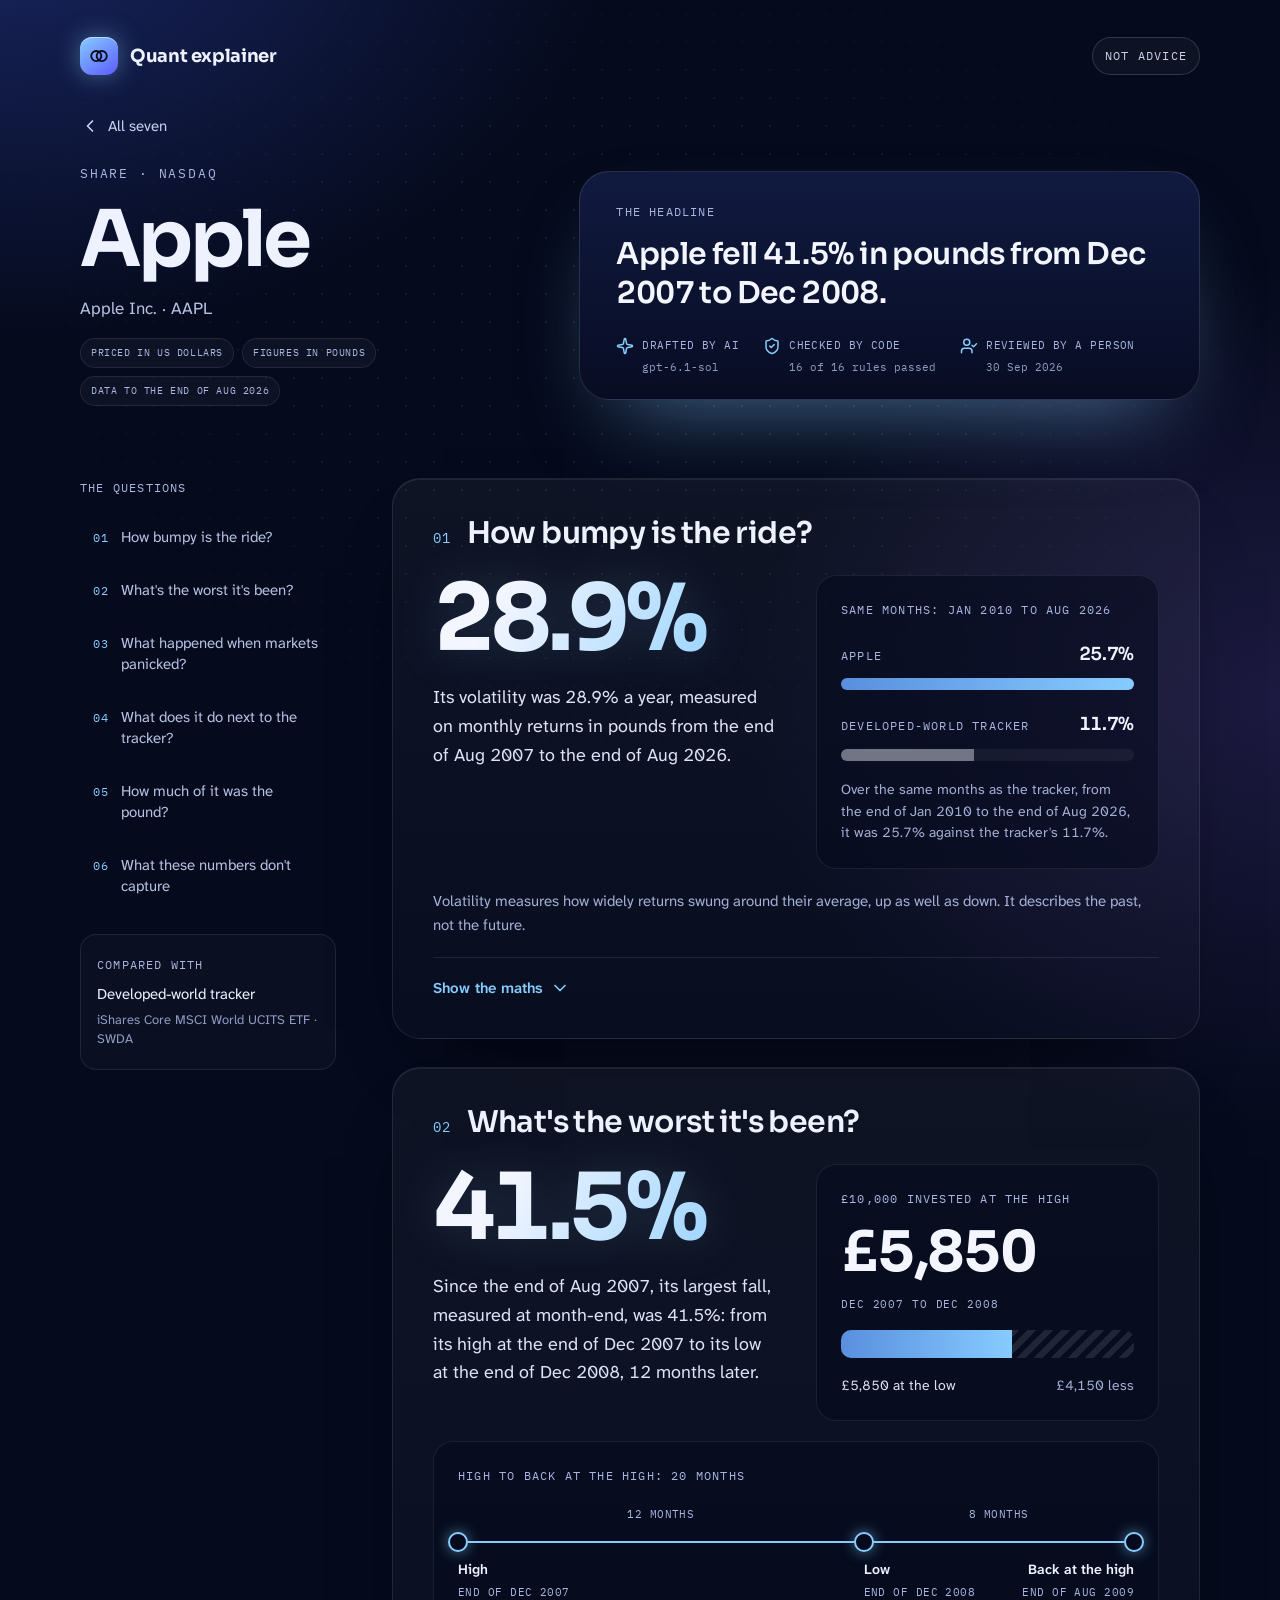
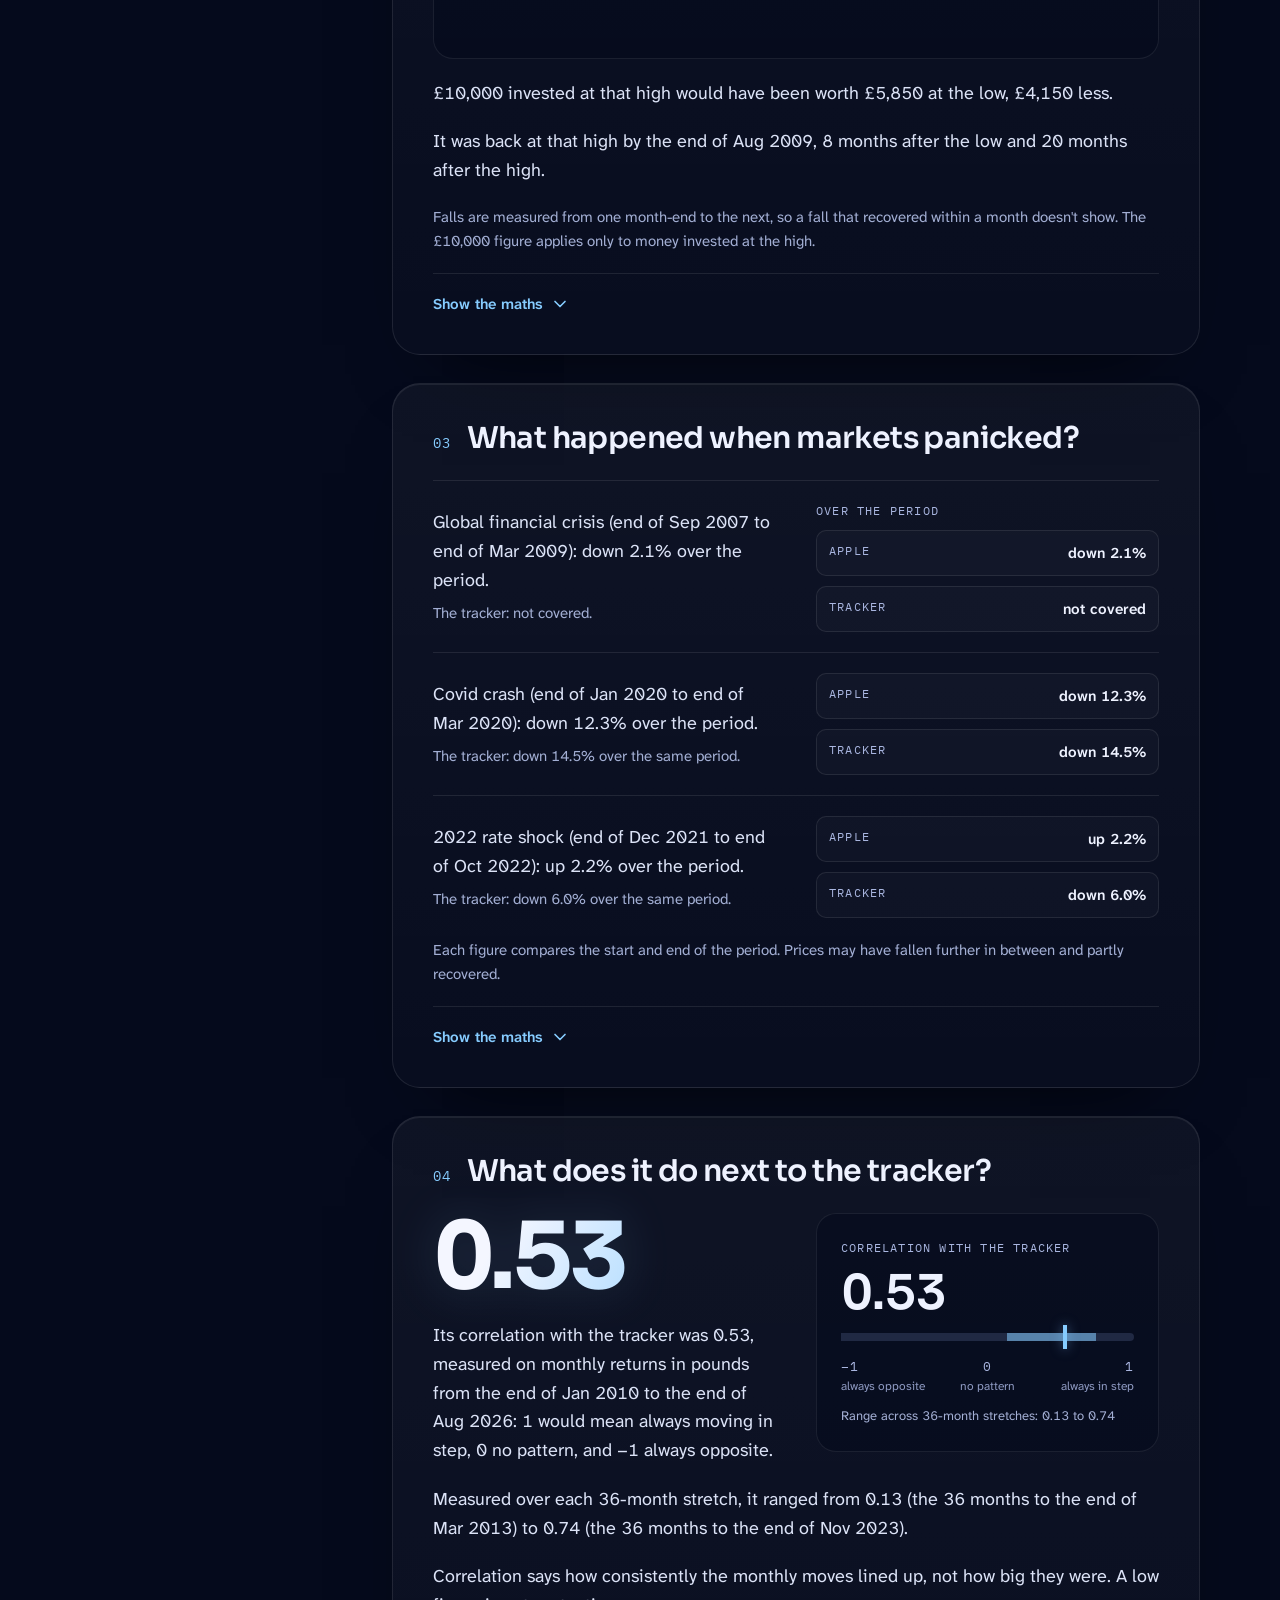
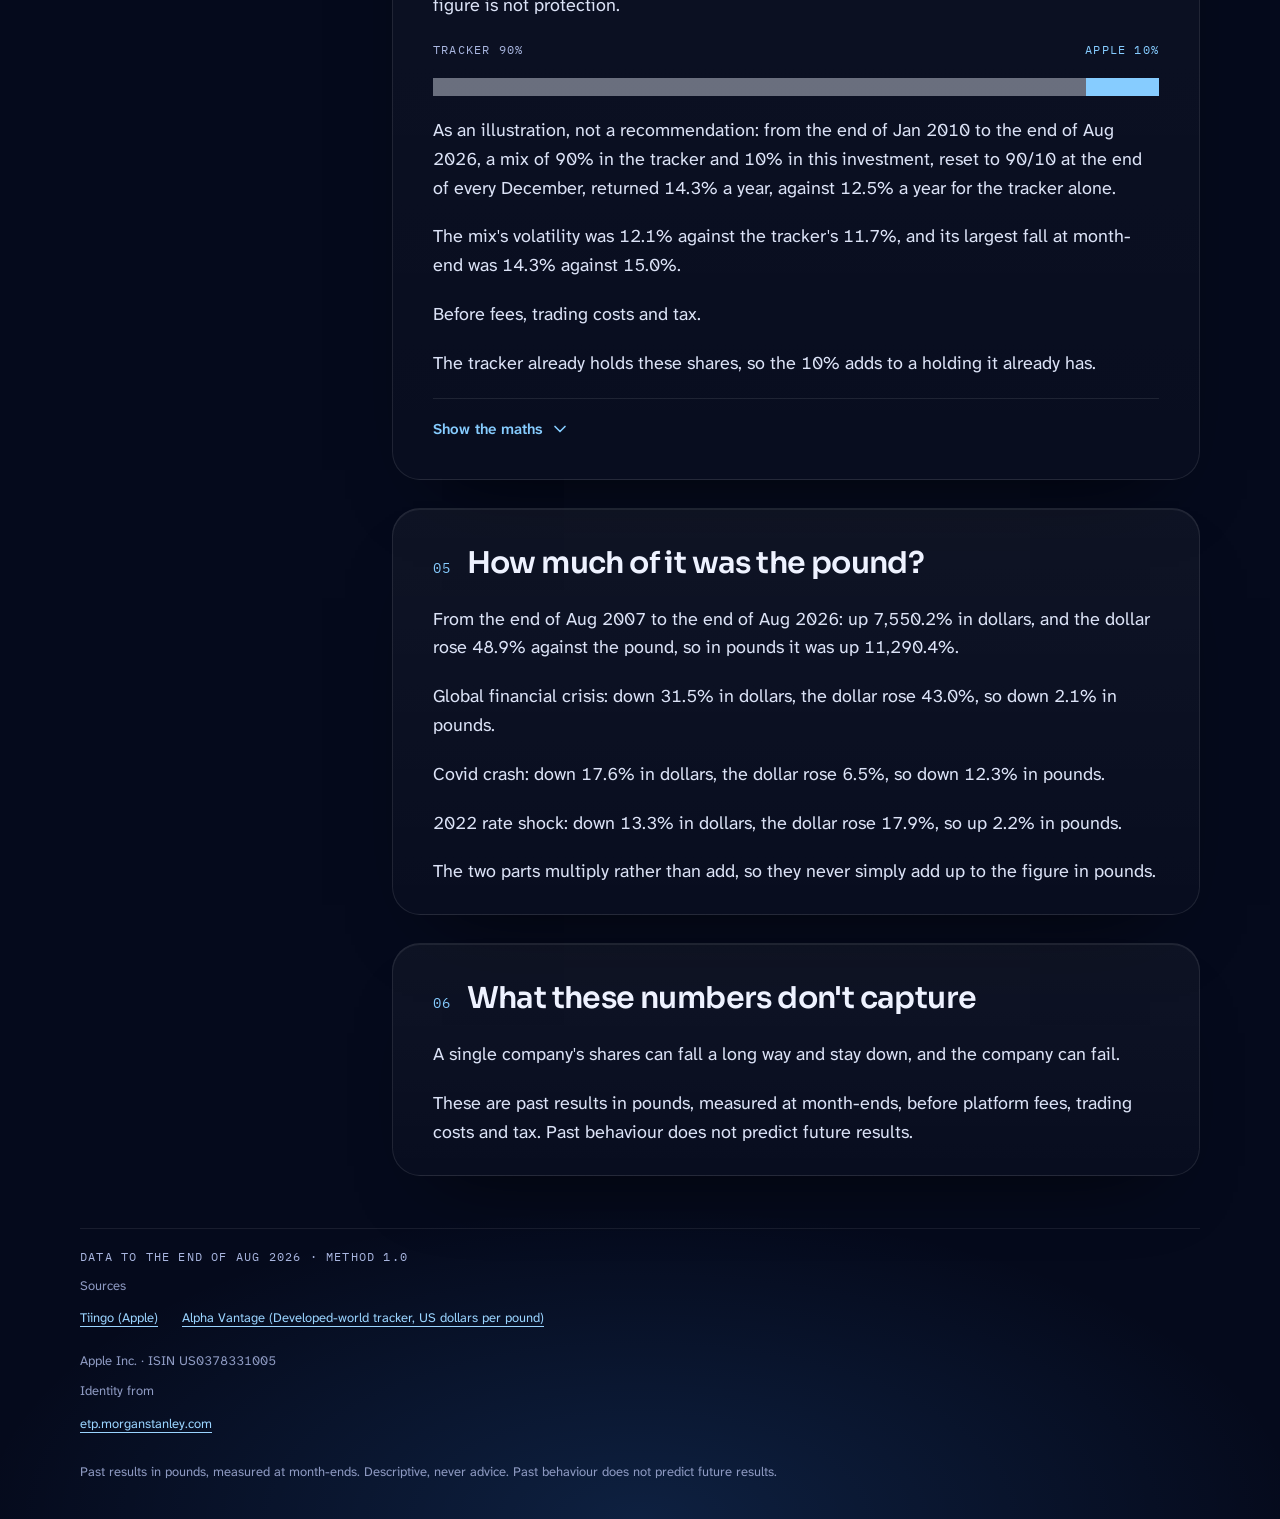
==== site/aapl/index.html @ bac00137 "Rebuild the site pages with the styled markup" ====
<!doctype html>
<html lang="en-GB">
<head>
<meta charset="utf-8">
<meta name="viewport" content="width=device-width, initial-scale=1">
<title data-qx="title">Apple, in pounds · Quant explainer</title>
<meta data-qx="description" data-qx-attr="content" content="Apple fell 41.5% in pounds from Dec 2007 to Dec 2008." name="description">
<meta data-qx="og-title" data-qx-attr="content" content="Apple, in pounds · Quant explainer" property="og:title">
<meta data-qx="og-description" data-qx-attr="content" content="Apple fell 41.5% in pounds from Dec 2007 to Dec 2008." property="og:description">
<meta property="og:type" content="website">
<link rel="stylesheet" href="../assets/site.css">
<script src="../assets/site.js" defer>
</script>
</head>
<body>
<header>
<a data-qx="site-name" href="../">Quant explainer</a>
<p data-qx="not-advice">Not advice</p>
</header>
<main data-layout="asset">
<a data-qx="back" href="../">All seven</a>
<div data-layout="asset-intro">
<div data-layout="identity">
<p data-qx="kicker">Share · Nasdaq</p>
<h1 data-qx="asset-label">Apple</h1>
<p data-qx="asset-name">Apple Inc. · AAPL</p>
<div data-layout="tags">
<p data-qx="tag" data-qx-key="priced">Priced in US dollars</p>
<p data-qx="tag" data-qx-key="figures">Figures in pounds</p>
<p data-qx="tag" data-qx-key="data">Data to the end of Aug 2026</p>
</div>
</div>
<div data-layout="headline">
<p data-qx="section-label" data-qx-key="headline">The headline</p>
<p data-qx="headline" data-qx-key="aapl">Apple fell 41.5% in pounds from Dec 2007 to Dec 2008.</p>
<div data-layout="chain">
<div data-layout="chain-step">
<p data-qx="chain" data-qx-key="drafted">Drafted by AI</p>
<p data-qx="chain-detail" data-qx-key="drafted">gpt-6.1-sol</p>
</div>
<div data-layout="chain-step">
<p data-qx="chain" data-qx-key="checked">Checked by code</p>
<p data-qx="chain-detail" data-qx-key="checked">16 of 16 rules passed</p>
</div>
<div data-layout="chain-step">
<p data-qx="chain" data-qx-key="reviewed">Reviewed by a person</p>
<p data-qx="chain-detail" data-qx-key="reviewed">30 Sep 2026</p>
</div>
</div>
</div>
</div>
<div data-layout="asset-body">
<nav data-layout="rail">
<p data-qx="rail-label">The questions</p>
<div data-layout="rail-links">
<a href="#bumpy">
<span data-qx="rail-number" data-qx-key="bumpy">01</span>
<span data-qx="rail-title" data-qx-key="bumpy">How bumpy is the ride?</span>
</a>
<a href="#worst">
<span data-qx="rail-number" data-qx-key="worst">02</span>
<span data-qx="rail-title" data-qx-key="worst">What&#x27;s the worst it&#x27;s been?</span>
</a>
<a href="#panic">
<span data-qx="rail-number" data-qx-key="panic">03</span>
<span data-qx="rail-title" data-qx-key="panic">What happened when markets panicked?</span>
</a>
<a href="#next">
<span data-qx="rail-number" data-qx-key="next">04</span>
<span data-qx="rail-title" data-qx-key="next">What does it do next to the tracker?</span>
</a>
<a href="#pound">
<span data-qx="rail-number" data-qx-key="pound">05</span>
<span data-qx="rail-title" data-qx-key="pound">How much of it was the pound?</span>
</a>
<a href="#limits">
<span data-qx="rail-number" data-qx-key="limits">06</span>
<span data-qx="rail-title" data-qx-key="limits">What these numbers don&#x27;t capture</span>
</a>
</div>
<div data-layout="benchmark">
<p data-qx="compared-label">Compared with</p>
<p data-qx="benchmark-label">Developed-world tracker</p>
<p data-qx="benchmark-name">iShares Core MSCI World UCITS ETF · SWDA</p>
</div>
</nav>
<div data-layout="cards">
<section id="bumpy">
<div data-layout="card-heading">
<p data-qx="card-number" data-qx-key="bumpy">01</p>
<h2 data-qx="card-title" data-qx-key="bumpy">How bumpy is the ride?</h2>
</div>
<div data-layout="card-lead">
<div data-layout="lead-copy">
<p data-qx="figure" data-qx-key="bumpy.volatility">28.9%</p>
<p data-qx="sentence" data-qx-key="bumpy.0">Its volatility was 28.9% a year, measured on monthly returns in pounds from the end of Aug 2007 to the end of Aug 2026.</p>
</div>
<div data-layout="bars">
<div data-layout="bar-visual">
<p data-qx="bars-label">Same months: Jan 2010 to Aug 2026</p>
<div data-layout="bar">
<p data-qx="bar-label" data-qx-key="bumpy.asset">Apple</p>
<p data-qx="bar-value" data-qx-key="bumpy.asset">25.7%</p>
<div data-layout="bar-track">
<span data-qx="size" data-qx-key="bumpy.asset" style="--qx-size:1.0000"></span>
</div>
</div>
<div data-layout="bar">
<p data-qx="bar-label" data-qx-key="bumpy.tracker">Developed-world tracker</p>
<p data-qx="bar-value" data-qx-key="bumpy.tracker">11.7%</p>
<div data-layout="bar-track">
<span data-qx="size" data-qx-key="bumpy.tracker" style="--qx-size:0.4553"></span>
</div>
</div>
</div>
<p data-qx="sentence" data-qx-key="bumpy.1">Over the same months as the tracker, from the end of Jan 2010 to the end of Aug 2026, it was 25.7% against the tracker&#x27;s 11.7%.</p>
</div>
</div>
<p data-qx="sentence" data-qx-key="bumpy.2">Volatility measures how widely returns swung around their average, up as well as down. It describes the past, not the future.</p>
<details>
<summary>
<span data-qx="maths-show" data-qx-key="bumpy">Show the maths</span>
<span data-qx="maths-hide" data-qx-key="bumpy" hidden>Hide the maths</span>
</summary>
<p data-qx="maths-method" data-qx-key="bumpy">A month&#x27;s return is the change in value from one month-end to the next, in pounds, with any income reinvested. Volatility is the standard deviation of those monthly returns (the sample version, dividing by one fewer than the number of months), multiplied by √12 to make it a yearly figure. That step treats months as independent, which is an approximation.</p>
<table>
<thead>
<tr>
<th data-qx="maths-head" data-qx-key="bumpy.figure" scope="col">Figure</th>
<th data-qx="maths-head" data-qx-key="bumpy.value" scope="col">Value</th>
<th data-qx="maths-head" data-qx-key="bumpy.period" scope="col">Period</th>
</tr>
</thead>
<tbody>
<tr>
<th data-qx="maths-figure" data-qx-key="bumpy.volatility" scope="row">Volatility, a year</th>
<td data-qx="maths-value" data-qx-key="bumpy.volatility">28.9%</td>
<td data-qx="maths-period" data-qx-key="bumpy.volatility">Aug 2007 to Aug 2026</td>
</tr>
<tr>
<th data-qx="maths-figure" data-qx-key="bumpy.volatility_common" scope="row">Same months as the tracker</th>
<td data-qx="maths-value" data-qx-key="bumpy.volatility_common">25.7%</td>
<td data-qx="maths-period" data-qx-key="bumpy.volatility_common">Jan 2010 to Aug 2026</td>
</tr>
<tr>
<th data-qx="maths-figure" data-qx-key="bumpy.tracker_volatility" scope="row">The tracker, same months</th>
<td data-qx="maths-value" data-qx-key="bumpy.tracker_volatility">11.7%</td>
<td data-qx="maths-period" data-qx-key="bumpy.tracker_volatility">Jan 2010 to Aug 2026</td>
</tr>
</tbody>
</table>
<p data-qx="maths-note" data-qx-key="bumpy">Periods run from month-end to month-end. Each figure is rounded once, from the unrounded calculation.</p>
<p data-qx="maths-sources" data-qx-key="bumpy">Sources: Tiingo (Apple); Alpha Vantage (Developed-world tracker, US dollars per pound). Method 1.0.</p>
</details>
</section>
<section id="worst">
<div data-layout="card-heading">
<p data-qx="card-number" data-qx-key="worst">02</p>
<h2 data-qx="card-title" data-qx-key="worst">What&#x27;s the worst it&#x27;s been?</h2>
</div>
<div data-layout="card-lead">
<div data-layout="lead-copy">
<p data-qx="figure" data-qx-key="worst.fall">41.5%</p>
<p data-qx="sentence" data-qx-key="worst.0">Since the end of Aug 2007, its largest fall, measured at month-end, was 41.5%: from its high at the end of Dec 2007 to its low at the end of Dec 2008, 12 months later.</p>
</div>
<div data-layout="drain">
<p data-qx="drain-label">£10,000 invested at the high</p>
<p data-qx="figure" data-qx-key="worst.ten_thousand_left" data-qx-from="10000">£5,850</p>
<p data-qx="drain-period">Dec 2007 to Dec 2008</p>
<div data-layout="drain-track">
<span data-qx="size" data-qx-key="worst.drain" style="--qx-size:0.5850"></span>
</div>
<p data-qx="drain-left">£5,850 at the low</p>
<p data-qx="drain-lost">£4,150 less</p>
</div>
</div>
<div data-layout="timeline">
<p data-qx="timeline-label">High to back at the high: 20 months</p>
<div data-layout="timeline-container">
<div data-layout="timeline-track">
<p data-qx="segment" data-qx-key="worst.fall">12 months</p>
<span data-qx="size" data-qx-key="worst.fall" style="--qx-size:0.6000"></span>
<p data-qx="segment" data-qx-key="worst.recovery">8 months</p>
<span data-qx="size" data-qx-key="worst.recovery" style="--qx-size:0.4000"></span>
<div data-layout="timeline-point" data-point="high">
<p data-qx="point-label" data-qx-key="high">High</p>
<p data-qx="point-date" data-qx-key="high">end of Dec 2007</p>
</div>
<div data-layout="timeline-point" data-point="low">
<p data-qx="point-label" data-qx-key="low">Low</p>
<p data-qx="point-date" data-qx-key="low">end of Dec 2008</p>
</div>
<div data-layout="timeline-point" data-point="back">
<p data-qx="point-label" data-qx-key="back">Back at the high</p>
<p data-qx="point-date" data-qx-key="back">end of Aug 2009</p>
</div>
</div>
</div>
</div>
<p data-qx="sentence" data-qx-key="worst.1">£10,000 invested at that high would have been worth £5,850 at the low, £4,150 less.</p>
<p data-qx="sentence" data-qx-key="worst.2">It was back at that high by the end of Aug 2009, 8 months after the low and 20 months after the high.</p>
<p data-qx="sentence" data-qx-key="worst.3">Falls are measured from one month-end to the next, so a fall that recovered within a month doesn&#x27;t show. The £10,000 figure applies only to money invested at the high.</p>
<details>
<summary>
<span data-qx="maths-show" data-qx-key="worst">Show the maths</span>
<span data-qx="maths-hide" data-qx-key="worst" hidden>Hide the maths</span>
</summary>
<p data-qx="maths-method" data-qx-key="worst">At each month-end the value is compared with the highest month-end value so far. The largest fall is the deepest drop below that high; if two are equally deep, the earlier counts. The first month in the data counts as a high, so a fall that began earlier is measured only from there. The high is the last month-end at that level before the low; back at the high is the first month-end at or above it. Months are counted between month-ends. The £10,000 figure is £10,000 × (1 − the fall), rounded to the nearest £10.</p>
<table>
<thead>
<tr>
<th data-qx="maths-head" data-qx-key="worst.figure" scope="col">Figure</th>
<th data-qx="maths-head" data-qx-key="worst.value" scope="col">Value</th>
<th data-qx="maths-head" data-qx-key="worst.period" scope="col">Period</th>
</tr>
</thead>
<tbody>
<tr>
<th data-qx="maths-figure" data-qx-key="worst.fall" scope="row">Largest fall since Aug 2007</th>
<td data-qx="maths-value" data-qx-key="worst.fall">41.5%</td>
<td data-qx="maths-period" data-qx-key="worst.fall">Dec 2007 to Dec 2008</td>
</tr>
<tr>
<th data-qx="maths-figure" data-qx-key="worst.months_to_low" scope="row">High to low</th>
<td data-qx="maths-value" data-qx-key="worst.months_to_low">12 months</td>
<td data-qx="maths-period" data-qx-key="worst.months_to_low">Dec 2007 to Dec 2008</td>
</tr>
<tr>
<th data-qx="maths-figure" data-qx-key="worst.ten_thousand_left" scope="row">£10,000 at the high, worth at the low</th>
<td data-qx="maths-value" data-qx-key="worst.ten_thousand_left">£5,850</td>
<td data-qx="maths-period" data-qx-key="worst.ten_thousand_left">Dec 2007 to Dec 2008</td>
</tr>
<tr>
<th data-qx="maths-figure" data-qx-key="worst.ten_thousand_lost" scope="row">£10,000 at the high, less at the low</th>
<td data-qx="maths-value" data-qx-key="worst.ten_thousand_lost">£4,150</td>
<td data-qx="maths-period" data-qx-key="worst.ten_thousand_lost">Dec 2007 to Dec 2008</td>
</tr>
<tr>
<th data-qx="maths-figure" data-qx-key="worst.months_to_recover" scope="row">Low to back at the high</th>
<td data-qx="maths-value" data-qx-key="worst.months_to_recover">8 months</td>
<td data-qx="maths-period" data-qx-key="worst.months_to_recover">Dec 2008 to Aug 2009</td>
</tr>
<tr>
<th data-qx="maths-figure" data-qx-key="worst.months_underwater" scope="row">Time below the high</th>
<td data-qx="maths-value" data-qx-key="worst.months_underwater">20 months</td>
<td data-qx="maths-period" data-qx-key="worst.months_underwater">Dec 2007 to Aug 2009</td>
</tr>
</tbody>
</table>
<p data-qx="maths-note" data-qx-key="worst">Periods run from month-end to month-end. Each figure is rounded once, from the unrounded calculation.</p>
<p data-qx="maths-sources" data-qx-key="worst">Sources: Tiingo (Apple); Alpha Vantage (US dollars per pound). Method 1.0.</p>
</details>
</section>
<section id="panic">
<div data-layout="card-heading">
<p data-qx="card-number" data-qx-key="panic">03</p>
<h2 data-qx="card-title" data-qx-key="panic">What happened when markets panicked?</h2>
</div>
<div data-layout="episode">
<div data-layout="episode-copy">
<p data-qx="sentence" data-qx-key="panic.0">Global financial crisis (end of Sep 2007 to end of Mar 2009): down 2.1% over the period.</p>
<p data-qx="sentence" data-qx-key="panic.1">The tracker: not covered.</p>
</div>
<div data-layout="chips">
<p data-qx="chips-label">Over the period</p>
<div data-layout="chip">
<p data-qx="chip-label" data-qx-key="gfc.asset">Apple</p>
<p data-qx="chip-value" data-qx-key="gfc.asset">down 2.1%</p>
</div>
<div data-layout="chip">
<p data-qx="chip-label" data-qx-key="gfc.tracker">Tracker</p>
<p data-qx="chip-value" data-qx-key="gfc.tracker">not covered</p>
</div>
</div>
</div>
<div data-layout="episode">
<div data-layout="episode-copy">
<p data-qx="sentence" data-qx-key="panic.2">Covid crash (end of Jan 2020 to end of Mar 2020): down 12.3% over the period.</p>
<p data-qx="sentence" data-qx-key="panic.3">The tracker: down 14.5% over the same period.</p>
</div>
<div data-layout="chips">
<div data-layout="chip">
<p data-qx="chip-label" data-qx-key="covid.asset">Apple</p>
<p data-qx="chip-value" data-qx-key="covid.asset">down 12.3%</p>
</div>
<div data-layout="chip">
<p data-qx="chip-label" data-qx-key="covid.tracker">Tracker</p>
<p data-qx="chip-value" data-qx-key="covid.tracker">down 14.5%</p>
</div>
</div>
</div>
<div data-layout="episode">
<div data-layout="episode-copy">
<p data-qx="sentence" data-qx-key="panic.4">2022 rate shock (end of Dec 2021 to end of Oct 2022): up 2.2% over the period.</p>
<p data-qx="sentence" data-qx-key="panic.5">The tracker: down 6.0% over the same period.</p>
</div>
<div data-layout="chips">
<div data-layout="chip">
<p data-qx="chip-label" data-qx-key="rate_shock.asset">Apple</p>
<p data-qx="chip-value" data-qx-key="rate_shock.asset">up 2.2%</p>
</div>
<div data-layout="chip">
<p data-qx="chip-label" data-qx-key="rate_shock.tracker">Tracker</p>
<p data-qx="chip-value" data-qx-key="rate_shock.tracker">down 6.0%</p>
</div>
</div>
</div>
<p data-qx="sentence" data-qx-key="panic.6">Each figure compares the start and end of the period. Prices may have fallen further in between and partly recovered.</p>
<details>
<summary>
<span data-qx="maths-show" data-qx-key="panic">Show the maths</span>
<span data-qx="maths-hide" data-qx-key="panic" hidden>Hide the maths</span>
</summary>
<p data-qx="maths-method" data-qx-key="panic">Each window runs from the month-end before it starts to the month-end it finishes: the 2022 rate shock runs from the end of Dec 2021 to the end of Oct 2022. The figure is the change between those two month-ends, not the largest fall inside the window. A window is shown only if the data covers both month-ends; it is never shortened to fit.</p>
<p data-qx="maths-note" data-qx-key="panic">Periods run from month-end to month-end. Each figure is rounded once, from the unrounded calculation.</p>
<p data-qx="maths-sources" data-qx-key="panic">Sources: Tiingo (Apple); Alpha Vantage (Developed-world tracker, US dollars per pound). Method 1.0.</p>
</details>
</section>
<section id="next">
<div data-layout="card-heading">
<p data-qx="card-number" data-qx-key="next">04</p>
<h2 data-qx="card-title" data-qx-key="next">What does it do next to the tracker?</h2>
</div>
<div data-layout="card-lead">
<div data-layout="lead-copy">
<p data-qx="figure" data-qx-key="next.correlation">0.53</p>
<p data-qx="sentence" data-qx-key="next.0">Its correlation with the tracker was 0.53, measured on monthly returns in pounds from the end of Jan 2010 to the end of Aug 2026: 1 would mean always moving in step, 0 no pattern, and −1 always opposite.</p>
</div>
<div data-layout="correlation">
<p data-qx="scale-label">Correlation with the tracker</p>
<p data-qx="scale-value" data-qx-key="next.correlation">0.53</p>
<span data-qx="size" data-qx-key="next.correlation" style="--qx-size:0.7650"></span>
<div data-layout="scale-points">
<div data-layout="scale-point">
<p data-qx="scale-mark" data-qx-key="low">−1</p>
<p data-qx="scale-note" data-qx-key="low">always opposite</p>
</div>
<div data-layout="scale-point">
<p data-qx="scale-mark" data-qx-key="mid">0</p>
<p data-qx="scale-note" data-qx-key="mid">no pattern</p>
</div>
<div data-layout="scale-point">
<p data-qx="scale-mark" data-qx-key="high">1</p>
<p data-qx="scale-note" data-qx-key="high">always in step</p>
</div>
</div>
<p data-qx="range">Range across 36-month stretches: 0.13 to 0.74</p>
<span data-qx="size" data-qx-key="next.range-low" style="--qx-size:0.5650"></span>
<span data-qx="size" data-qx-key="next.range-high" style="--qx-size:0.8700"></span>
</div>
</div>
<p data-qx="sentence" data-qx-key="next.1">Measured over each 36-month stretch, it ranged from 0.13 (the 36 months to the end of Mar 2013) to 0.74 (the 36 months to the end of Nov 2023).</p>
<p data-qx="sentence" data-qx-key="next.2">Correlation says how consistently the monthly moves lined up, not how big they were. A low figure is not protection.</p>
<div data-layout="mix">
<p data-qx="mix-part" data-qx-key="next.tracker">Tracker 90%</p>
<span data-qx="size" data-qx-key="next.tracker" style="--qx-size:0.9000"></span>
<p data-qx="mix-part" data-qx-key="next.asset">Apple 10%</p>
<span data-qx="size" data-qx-key="next.asset" style="--qx-size:0.1000"></span>
</div>
<p data-qx="sentence" data-qx-key="next.3">As an illustration, not a recommendation: from the end of Jan 2010 to the end of Aug 2026, a mix of 90% in the tracker and 10% in this investment, reset to 90/10 at the end of every December, returned 14.3% a year, against 12.5% a year for the tracker alone.</p>
<p data-qx="sentence" data-qx-key="next.4">The mix&#x27;s volatility was 12.1% against the tracker&#x27;s 11.7%, and its largest fall at month-end was 14.3% against 15.0%.</p>
<p data-qx="sentence" data-qx-key="next.5">Before fees, trading costs and tax.</p>
<p data-qx="sentence" data-qx-key="next.6">The tracker already holds these shares, so the 10% adds to a holding it already has.</p>
<details>
<summary>
<span data-qx="maths-show" data-qx-key="next">Show the maths</span>
<span data-qx="maths-hide" data-qx-key="next" hidden>Hide the maths</span>
</summary>
<p data-qx="maths-method" data-qx-key="next">Correlation is the Pearson correlation of the two sets of monthly returns in pounds, over the months both cover. The 36-month range repeats it for every run of 36 consecutive months and shows the lowest and highest. The 90/10 mix starts at 90% tracker and 10% this investment; each part grows or shrinks with its own returns, and at the end of every December the mix is reset to 90/10. A yearly figure is the total return turned into a compound rate: (1 + total return)^(12 ÷ months) − 1. Before fees, with no trading costs or tax.</p>
<p data-qx="maths-note" data-qx-key="next">Periods run from month-end to month-end. Each figure is rounded once, from the unrounded calculation.</p>
<p data-qx="maths-sources" data-qx-key="next">Sources: Tiingo (Apple); Alpha Vantage (Developed-world tracker, US dollars per pound). Method 1.0.</p>
</details>
</section>
<section id="pound">
<div data-layout="card-heading">
<p data-qx="card-number" data-qx-key="pound">05</p>
<h2 data-qx="card-title" data-qx-key="pound">How much of it was the pound?</h2>
</div>
<p data-qx="sentence" data-qx-key="pound.0">From the end of Aug 2007 to the end of Aug 2026: up 7,550.2% in dollars, and the dollar rose 48.9% against the pound, so in pounds it was up 11,290.4%.</p>
<p data-qx="sentence" data-qx-key="pound.1">Global financial crisis: down 31.5% in dollars, the dollar rose 43.0%, so down 2.1% in pounds.</p>
<p data-qx="sentence" data-qx-key="pound.2">Covid crash: down 17.6% in dollars, the dollar rose 6.5%, so down 12.3% in pounds.</p>
<p data-qx="sentence" data-qx-key="pound.3">2022 rate shock: down 13.3% in dollars, the dollar rose 17.9%, so up 2.2% in pounds.</p>
<p data-qx="sentence" data-qx-key="pound.4">The two parts multiply rather than add, so they never simply add up to the figure in pounds.</p>
</section>
<section id="limits">
<div data-layout="card-heading">
<p data-qx="card-number" data-qx-key="limits">06</p>
<h2 data-qx="card-title" data-qx-key="limits">What these numbers don&#x27;t capture</h2>
</div>
<p data-qx="sentence" data-qx-key="limits.0">A single company&#x27;s shares can fall a long way and stay down, and the company can fail.</p>
<p data-qx="sentence" data-qx-key="limits.1">These are past results in pounds, measured at month-ends, before platform fees, trading costs and tax. Past behaviour does not predict future results.</p>
</section>
</div>
</div>
</main>
<footer>
<p data-qx="footer-data">Data to the end of Aug 2026 · Method 1.0</p>
<div data-layout="sources">
<p data-qx="sources-label">Sources</p>
<a data-qx="source" data-qx-key="Tiingo" href="https://www.tiingo.com">Tiingo (Apple)</a>
<a data-qx="source" data-qx-key="Alpha Vantage" href="https://www.alphavantage.co">Alpha Vantage (Developed-world tracker, US dollars per pound)</a>
</div>
<p data-qx="identity">Apple Inc. · ISIN US0378331005</p>
<div data-layout="identity-sources">
<p data-qx="identity-label">Identity from</p>
<a data-qx="identity-source" data-qx-key="1" href="https://etp.morganstanley.com/fr/en/underlying-details/aapl_us_equity">etp.morganstanley.com</a>
</div>
<p data-qx="disclaimer">Past results in pounds, measured at month-ends. Descriptive, never advice. Past behaviour does not predict future results.</p>
</footer>
</body>
</html>
---- site/assets/site.css ----
@font-face {
  font-family: "Sora";
  src: url("fonts/sora-latin-600-normal.woff2") format("woff2");
  font-weight: 600;
  font-style: normal;
  font-display: swap;
}
@font-face {
  font-family: "Sora";
  src: url("fonts/sora-latin-700-normal.woff2") format("woff2");
  font-weight: 700;
  font-style: normal;
  font-display: swap;
}
@font-face {
  font-family: "Atkinson Hyperlegible Next";
  src: url("fonts/atkinson-hyperlegible-next-latin-400-normal.woff2") format("woff2");
  font-weight: 400;
  font-style: normal;
  font-display: swap;
}
@font-face {
  font-family: "Atkinson Hyperlegible Next";
  src: url("fonts/atkinson-hyperlegible-next-latin-600-normal.woff2") format("woff2");
  font-weight: 600;
  font-style: normal;
  font-display: swap;
}
@font-face {
  font-family: "Atkinson Hyperlegible Next";
  src: url("fonts/atkinson-hyperlegible-next-latin-700-normal.woff2") format("woff2");
  font-weight: 700;
  font-style: normal;
  font-display: swap;
}
@font-face {
  font-family: "IBM Plex Mono";
  src: url("fonts/ibm-plex-mono-latin-400-normal.woff2") format("woff2");
  font-weight: 400;
  font-style: normal;
  font-display: swap;
}
@font-face {
  font-family: "IBM Plex Mono";
  src: url("fonts/ibm-plex-mono-latin-500-normal.woff2") format("woff2");
  font-weight: 500;
  font-style: normal;
  font-display: swap;
}

:root {
  color-scheme: dark;
  --qx-ground: #050A1C;
  --qx-text: #EEF2FF;
  --qx-secondary: #B6C1E2;
  --qx-label: #A9B6E0;
  --qx-muted: #8E9AC2;
  --qx-accent: #86CCFF;
  --qx-glow: rgba(134, 204, 255, 0.55);
  --qx-line: rgba(255, 255, 255, 0.09);
  --qx-display: "Sora", system-ui, sans-serif;
  --qx-body: "Atkinson Hyperlegible Next", system-ui, sans-serif;
  --qx-mono: "IBM Plex Mono", ui-monospace, monospace;
}
* { box-sizing: border-box; }
html { background: var(--qx-ground); }
body {
  margin: 0;
  min-width: 320px;
  color: var(--qx-text);
  background-color: var(--qx-ground);
  background-image: radial-gradient(1000px 680px at 0% -80px, rgba(70, 100, 255, 0.30), transparent 62%), radial-gradient(900px 720px at 100% 700px, rgba(150, 110, 255, 0.16), transparent 60%), radial-gradient(1100px 520px at 50% 100%, rgba(60, 150, 255, 0.16), transparent 60%);
  font-family: var(--qx-body);
  font-variant-numeric: tabular-nums;
  font-size: 18px;
  line-height: 1.6;
  -webkit-font-smoothing: antialiased;
  position: relative;
  isolation: isolate;
}
body::before {
  content: "";
  position: absolute;
  z-index: -1;
  inset: 0 0 auto;
  height: 1000px;
  pointer-events: none;
  background-image: radial-gradient(rgba(255, 255, 255, 0.08) 1px, transparent 1.4px);
  background-size: 28px 28px;
  -webkit-mask-image: radial-gradient(ellipse 70% 60% at 50% 35%, #000 25%, transparent 80%);
  mask-image: radial-gradient(ellipse 70% 60% at 50% 35%, #000 25%, transparent 80%);
}
body > header, main, footer { width: calc(100% - 160px); max-width: 1440px; margin-inline: auto; }
body > header { display: flex; justify-content: space-between; align-items: center; gap: 16px; min-height: 84px; padding-top: 28px; }
p, h1, h2, h3, figure { margin: 0; }
a { color: #9AD4FF; text-underline-offset: 4px; }
button, input { font: inherit; color: inherit; }
button { min-height: 44px; min-width: 44px; border: 1px solid rgba(255, 255, 255, 0.14); border-radius: 12px; background: rgba(255, 255, 255, 0.04); }
button, summary { cursor: pointer; }
a, button, summary, input { -webkit-tap-highlight-color: transparent; }
a:focus-visible, button:focus-visible, summary:focus-visible, input:focus-visible { outline: 2px solid #9AD4FF; outline-offset: 3px; }
a, button, summary { transition: color 160ms ease, background-color 160ms ease, border-color 160ms ease, box-shadow 160ms ease, transform 160ms ease; }
[hidden] { display: none !important; }
[data-layout] { min-width: 0; }
[data-qx] { overflow-wrap: anywhere; }
[data-qx="site-name"], [data-qx="hero"], [data-qx="asset-label"], [data-qx="card-title"], [data-qx="headline"], [data-qx="figure"], [data-qx="scale-value"], [data-qx="bar-value"], [data-qx="tile-label"], [data-qx="slide-label"] { font-family: var(--qx-display); font-weight: 600; letter-spacing: -0.02em; }
[data-qx="kicker"], [data-qx="tag"], [data-qx="section-label"], [data-qx="chain"], [data-qx="card-number"], [data-qx="maths-head"], [data-qx="footer-data"], [data-qx="not-advice"], [data-qx="rail-label"], [data-qx="rail-number"], [data-qx="compared-label"], [data-qx="search-label"], [data-qx="search-count"], [data-qx="tiles-label"], [data-qx="tile-ticker"], [data-qx="slide-position"], [data-qx="slide-ticker"], [data-qx="slide-meta"], [data-qx="bars-label"], [data-qx="bar-label"], [data-qx="drain-label"], [data-qx="drain-period"], [data-qx="timeline-label"], [data-qx="segment"], [data-qx="point-date"], [data-qx="scale-label"], [data-qx="scale-mark"], [data-qx="mix-part"], [data-qx="chips-label"], [data-qx="chip-label"] {
  font-family: var(--qx-mono);
  font-size: 12px;
  font-weight: 400;
  line-height: 1.6;
  letter-spacing: 0.10em;
  text-transform: uppercase;
  color: var(--qx-label);
}
[data-qx="figure"], [data-qx="bar-value"], [data-qx="scale-value"], [data-qx="chip-value"], [data-qx="maths-value"], [data-qx="maths-period"], [data-qx="segment"], [data-qx="point-date"], [data-qx="slide-position"] { font-variant-numeric: tabular-nums; }
[data-qx="site-name"] { min-height: 44px; display: flex; align-items: center; position: relative; padding-left: 50px; color: var(--qx-text); font-size: 18px; font-weight: 700; text-decoration: none; }
[data-qx="site-name"]::before { content: ""; position: absolute; left: 0; width: 38px; height: 38px; border-radius: 12px; background: linear-gradient(145deg, var(--qx-accent), #5B5BFF); box-shadow: 0 0 26px -2px var(--qx-glow), inset 0 1px 0 rgba(255, 255, 255, 0.5); }
[data-qx="site-name"]::after { content: ""; position: absolute; left: 8px; width: 22px; height: 22px; color: var(--qx-ground); background-color: currentColor; -webkit-mask: url("icons/mark.svg") center / contain no-repeat; mask: url("icons/mark.svg") center / contain no-repeat; }
[data-qx="not-advice"] { border: 1px solid rgba(255, 255, 255, 0.14); border-radius: 999px; padding: 8px 12px; background: rgba(255, 255, 255, 0.04); color: #C9D2EE; white-space: nowrap; }
[data-qx="back"], [data-qx="slide-open"], summary { display: flex; align-items: center; gap: 8px; min-height: 44px; text-decoration: none; }
[data-qx="back"] { width: fit-content; font-size: 15px; margin-block: 20px 16px; color: #C9D2EE; }
[data-qx="back"]::before, [data-qx="slide-open"]::after, [data-layout="tile-grid"] > a::after, [data-layout="search-field"]::before, [data-qx="not-covered-title"]::before, [data-qx="chain"]::before, [data-qx="pause"]::before, [data-qx="play"]::before, summary::after {
  content: "";
  display: inline-block;
  flex: 0 0 auto;
  width: 20px;
  height: 20px;
  background-color: currentColor;
  -webkit-mask-position: center;
  mask-position: center;
  -webkit-mask-size: contain;
  mask-size: contain;
  -webkit-mask-repeat: no-repeat;
  mask-repeat: no-repeat;
}
[data-qx="back"]::before { -webkit-mask-image: url("icons/chevron-left.svg"); mask-image: url("icons/chevron-left.svg"); }
[data-qx="slide-open"]::after, [data-layout="tile-grid"] > a::after { -webkit-mask-image: url("icons/arrow-right.svg"); mask-image: url("icons/arrow-right.svg"); }
[data-layout="search-field"]::before { -webkit-mask-image: url("icons/search.svg"); mask-image: url("icons/search.svg"); }
[data-qx="not-covered-title"]::before { -webkit-mask-image: url("icons/circle-alert.svg"); mask-image: url("icons/circle-alert.svg"); }
[data-qx="chain"][data-qx-key="drafted"]::before { -webkit-mask-image: url("icons/sparkle.svg"); mask-image: url("icons/sparkle.svg"); }
[data-qx="chain"][data-qx-key="checked"]::before { -webkit-mask-image: url("icons/shield-check.svg"); mask-image: url("icons/shield-check.svg"); }
[data-qx="chain"][data-qx-key="reviewed"]::before { -webkit-mask-image: url("icons/user-check.svg"); mask-image: url("icons/user-check.svg"); }
[data-qx="pause"]::before { -webkit-mask-image: url("icons/pause.svg"); mask-image: url("icons/pause.svg"); }
[data-qx="play"]::before { -webkit-mask-image: url("icons/play.svg"); mask-image: url("icons/play.svg"); }
[data-qx="pause"], [data-qx="play"] { display: inline-flex; align-items: center; gap: 8px; }
[data-layout="headline-controls"] { display: flex; flex-wrap: wrap; align-items: center; gap: 8px; }
summary::after { -webkit-mask-image: url("icons/chevron-down.svg"); mask-image: url("icons/chevron-down.svg"); }

/* Landing: the whole static headline list remains in document order. */
main[data-layout="landing"] { padding-top: 60px; display: grid; grid-template-columns: minmax(0, 31fr) minmax(0, 27fr); gap: 52px 56px; align-items: start; }
[data-layout="landing-intro"] { display: flex; flex-direction: column; gap: 24px; }
[data-qx="kicker"] { font-size: 13px; letter-spacing: 0.14em; }
[data-layout="landing-intro"] > [data-qx="kicker"] { display: flex; align-items: center; gap: 10px; }
[data-layout="landing-intro"] > [data-qx="kicker"]::before { content: ""; width: 8px; height: 8px; flex: 0 0 8px; border-radius: 2px; background: var(--qx-accent); box-shadow: 0 0 12px var(--qx-accent); }
[data-qx="hero"] { font-size: 62px; line-height: 1.05; font-weight: 700; letter-spacing: -0.035em; text-wrap: balance; }
[data-layout="hero-accent"] { background: linear-gradient(92deg, #FFFFFF, var(--qx-accent) 55%, #B8A4FF); -webkit-background-clip: text; background-clip: text; color: transparent; }
[data-qx="tagline"] { max-width: 580px; font-size: 20px; line-height: 1.5; color: var(--qx-secondary); }
[data-layout="headlines"], [data-layout="headline"] { border: 1px solid rgba(255, 255, 255, 0.12); background: linear-gradient(180deg, rgba(17, 27, 66, 0.97), rgba(8, 13, 36, 0.98)); border-radius: 28px; box-shadow: 0 40px 90px -40px var(--qx-glow); padding: 24px 28px; }
[data-layout="headlines"] > article { padding-block: 24px; border-bottom: 1px solid var(--qx-line); }
[data-layout="headlines"] [data-qx="headline"] { margin-block: 12px 20px; font-size: 25px; line-height: 1.34; color: #F4F6FF; }
[data-qx="slide-position"] { color: #C9D2EE; margin-bottom: 8px; }
[data-qx="slide-label"] { color: var(--qx-accent); font-size: 16px; }
[data-qx="slide-ticker"] { color: var(--qx-muted); margin-top: 4px; }
[data-layout="slide-heading"] { display: flex; align-items: baseline; flex-wrap: wrap; gap: 8px 12px; }
[data-layout="slide-heading"] > [data-qx="slide-position"] { flex-basis: 100%; margin-bottom: 4px; }
[data-qx="slide-meta"] { color: var(--qx-muted); letter-spacing: 0.04em; text-transform: none; }
[data-qx="slide-open"] { margin-top: 16px; width: fit-content; padding: 6px 16px; border-radius: 12px; background: var(--qx-accent); color: var(--qx-ground); font-size: 15px; font-weight: 600; }
[data-layout="chain"] { display: flex; flex-wrap: wrap; gap: 16px 24px; }
[data-qx="chain"] { display: flex; gap: 8px; align-items: center; font-size: 11px; letter-spacing: 0.04em; }
[data-qx="chain"]::before { color: var(--qx-accent); width: 18px; height: 18px; }
[data-qx="chain-detail"] { margin-top: 4px; padding-left: 26px; color: var(--qx-muted); font-family: var(--qx-mono); font-size: 11px; }
[data-layout="headlines"] > [data-qx="chain"], [data-layout="headlines"] > [data-layout="chain"] { margin-top: 16px; }
[data-layout="tiles"], [data-qx="strip"] { grid-column: 1 / -1; }
[data-qx="tiles-label"] { margin-bottom: 16px; }
[data-layout="tile-grid"] { display: grid; grid-template-columns: repeat(7, minmax(0, 1fr)); gap: 14px; }
[data-layout="tile-grid"] > a { position: relative; min-width: 0; min-height: 128px; padding: 16px 16px 18px; border: 1px solid rgba(255, 255, 255, 0.10); border-radius: 20px; background: linear-gradient(180deg, rgba(255, 255, 255, 0.045), rgba(255, 255, 255, 0.015)); display: flex; flex-direction: column; gap: 18px; justify-content: space-between; color: var(--qx-text); text-decoration: none; }
[data-layout="tile-grid"] > a::after { position: absolute; top: 17px; right: 14px; width: 16px; height: 16px; color: var(--qx-muted); }
[data-qx="tile-ticker"] { padding-right: 16px; color: var(--qx-accent); letter-spacing: 0.08em; }
[data-qx="tile-label"] { font-size: 17px; line-height: 1.25; }
[data-qx="strip"] { color: var(--qx-muted); font-size: 14px; }
[data-layout="search"] { margin-top: 8px; }
[data-layout="search-field"] { margin-top: 10px; display: flex; gap: 14px; align-items: center; min-height: 64px; padding: 0 18px; border-radius: 18px; border: 1px solid rgba(255, 255, 255, 0.16); background: rgba(10, 18, 48, 0.72); }
[data-layout="search-field"]::before { color: var(--qx-label); }
[data-layout="search-field"]:focus-within { border-color: var(--qx-accent); box-shadow: 0 0 0 4px rgba(134, 204, 255, 0.16), 0 0 40px -8px var(--qx-glow); }
input[type="search"] { min-width: 0; width: 100%; min-height: 44px; border: 0; background: transparent; }
input::placeholder { color: var(--qx-muted); opacity: 1; }
[data-qx="search-count"] { flex-shrink: 0; color: var(--qx-muted); }
[data-layout="search"] ul { list-style: none; margin: 10px 0 0; padding: 8px; }
[data-layout="search"] li > a { display: flex; flex-wrap: wrap; align-items: center; gap: 8px 12px; min-height: 52px; padding: 12px; text-decoration: none; }
[data-qx="result-name"] { flex-basis: 100%; font-size: 14px; color: var(--qx-secondary); }
[data-qx="result-ticker"] { font: 12px var(--qx-mono); color: var(--qx-muted); }
[data-layout="not-covered"] { margin-top: 12px; padding: 22px 20px; border: 1px solid rgba(255, 255, 255, 0.14); border-radius: 22px; background: linear-gradient(180deg, rgba(17, 27, 66, 0.96), rgba(8, 13, 36, 0.98)); box-shadow: 0 30px 70px -36px var(--qx-glow); }
[data-qx="not-covered-title"] { font: 600 26px / 1.3 var(--qx-display); }
[data-qx="not-covered-title"]::before { display: block; margin-bottom: 16px; color: var(--qx-accent); width: 28px; height: 28px; }
[data-qx="not-covered-text"] { margin-top: 12px; color: var(--qx-secondary); font-size: 15px; line-height: 1.55; }

/* Asset introduction, question rail and cards. */
[data-layout="asset-intro"] { display: grid; grid-template-columns: minmax(0, 5fr) minmax(0, 7fr); gap: 56px; align-items: center; }
[data-layout="identity"] { display: flex; flex-direction: column; gap: 16px; }
[data-qx="asset-label"] { font-size: clamp(52px, 6.12vw, 88px); font-weight: 700; line-height: 1; letter-spacing: -0.04em; }
[data-qx="asset-name"] { font-size: 17px; color: var(--qx-secondary); }
[data-layout="tags"] { display: flex; flex-wrap: wrap; gap: 8px; }
[data-qx="tag"] { padding: 6px 10px; border-radius: 999px; border: 1px solid var(--qx-line); background: rgba(255, 255, 255, 0.035); font-size: 10px; letter-spacing: 0.06em; }
[data-layout="headline"] { border-radius: 30px; padding: 30px 36px 22px; }
[data-layout="headline"] [data-qx="headline"] { margin-block: 14px 24px; font-size: 30px; line-height: 1.3; color: #F4F6FF; text-wrap: pretty; }
[data-qx="no-headline"] { margin-top: 14px; color: var(--qx-secondary); }
[data-layout="asset-body"] { display: grid; grid-template-columns: 256px minmax(0, 1fr); gap: 56px; margin-top: 72px; align-items: start; }
[data-layout="rail"] { position: sticky; top: 24px; }
[data-layout="rail-links"] { display: flex; flex-direction: column; gap: 6px; margin-top: 16px; }
[data-layout="rail-links"] > a { display: flex; align-items: baseline; gap: 12px; min-height: 44px; padding: 12px; border: 1px solid transparent; border-radius: 12px; color: var(--qx-secondary); text-decoration: none; font-size: 15px; line-height: 1.4; }
[data-qx="rail-number"] { color: var(--qx-accent); flex: 0 0 2ch; white-space: nowrap; }
[data-layout="benchmark"] { margin-top: 24px; padding: 20px 16px; border: 1px solid var(--qx-line); border-radius: 16px; background: rgba(255, 255, 255, 0.025); }
[data-qx="benchmark-label"] { font-size: 15px; margin-block: 8px 4px; }
[data-qx="benchmark-name"] { font-size: 13px; line-height: 1.5; color: var(--qx-muted); }
[data-layout="cards"] { display: flex; flex-direction: column; gap: 28px; }
[data-layout="cards"] > section { scroll-margin-top: 24px; display: flex; flex-direction: column; gap: 20px; border-radius: 28px; border: 1px solid var(--qx-line); background: linear-gradient(180deg, rgba(255, 255, 255, 0.045), rgba(255, 255, 255, 0.015)); box-shadow: inset 0 1px 0 rgba(255, 255, 255, 0.07), 0 40px 80px -50px rgba(0, 0, 0, 0.8); padding: 36px 40px 28px; }
[data-layout="card-heading"] { display: flex; align-items: baseline; gap: 16px; padding-bottom: 4px; }
[data-qx="card-number"] { flex-shrink: 0; color: var(--qx-accent); font-size: 14px; letter-spacing: 0.06em; }
[data-qx="card-title"] { font-size: 30px; line-height: 1.2; }
[data-layout="card-lead"] { display: grid; grid-template-columns: repeat(2, minmax(0, 1fr)); gap: 40px; align-items: start; }
[data-layout="lead-copy"] { display: flex; flex-direction: column; gap: 20px; }
[data-qx="figure"] { font-size: clamp(64px, 7.22vw, 104px); font-weight: 700; line-height: 0.95; letter-spacing: -0.05em; color: #F4F6FF; }
[data-layout="lead-copy"] > [data-qx="figure"] { background: linear-gradient(120deg, #F4F6FF 20%, var(--qx-accent)); -webkit-background-clip: text; background-clip: text; color: transparent; filter: drop-shadow(0 0 24px rgba(134, 204, 255, 0.16)); }
[data-qx="sentence"] { color: #DCE3F7; font-size: 18px; line-height: 1.6; }
[data-qx="sentence"][data-qx-key="bumpy.2"], [data-qx="sentence"][data-qx-key="worst.3"], [data-qx="sentence"][data-qx-key="panic.6"] { color: #A3AFD4; font-size: 15px; }
[data-layout="bars"], [data-layout="drain"], [data-layout="timeline"], [data-layout="correlation"] { padding: 24px; border: 1px solid rgba(255, 255, 255, 0.08); border-radius: 20px; background: rgba(5, 10, 28, 0.55); }
[data-layout="bar"] { display: grid; grid-template-columns: minmax(0, 1fr) auto; gap: 10px 12px; margin-top: 20px; align-items: baseline; }
[data-layout="bars"] > [data-qx="sentence"] { margin-top: 18px; font-size: 14px; line-height: 1.55; color: #A3AFD4; }
[data-qx="bar-value"] { font-size: 18px; }
[data-layout="bar-track"] { grid-column: 1 / -1; height: 12px; background: rgba(255, 255, 255, 0.05); border-radius: 6px; overflow: hidden; }
[data-layout="bar-track"] > [data-qx="size"], [data-layout="drain-track"] > [data-qx="size"] { display: block; height: 100%; width: calc(var(--qx-size) * 100%); background: linear-gradient(90deg, #598FDE, var(--qx-accent)); }
[data-qx="size"][data-qx-key="bumpy.tracker"] { background: rgba(238, 242, 255, 0.42); }
[data-layout="drain"] { display: grid; grid-template-columns: minmax(0, 1fr) minmax(0, 1fr); gap: 16px 8px; align-items: baseline; }
[data-qx="drain-label"], [data-layout="drain"] > [data-qx="figure"], [data-qx="drain-period"], [data-layout="drain-track"] { grid-column: 1 / -1; }
[data-layout="drain"] > [data-qx="figure"] { font-size: 56px; letter-spacing: -0.03em; line-height: 1; }
[data-qx="drain-period"] { font-size: 11px; letter-spacing: 0.08em; }
[data-layout="drain-track"] { height: 28px; border-radius: 10px; overflow: hidden; background-image: repeating-linear-gradient(135deg, rgba(255, 255, 255, 0.10) 0px, rgba(255, 255, 255, 0.10) 6px, transparent 6px, transparent 12px); }
[data-qx="drain-left"], [data-qx="drain-lost"] { font-size: 14px; color: #DCE3F7; }
[data-qx="drain-lost"] { text-align: right; color: #A3AFD4; }

/* The size spans alone establish the timeline's two grid tracks. Labels are
   positioned in those tracks and never contribute an intrinsic minimum size. */
[data-layout="timeline-container"] { container-type: inline-size; margin-top: 20px; }
[data-layout="timeline-track"] { position: relative; display: grid; grid-template-columns: max-content max-content; grid-template-rows: 28px 16px 84px; }
[data-layout="timeline-track"] > [data-qx="size"] { grid-row: 2; align-self: center; position: relative; width: calc(var(--qx-size) * 100cqw); height: 2px; background: var(--qx-accent); }
[data-qx="size"][data-qx-key="worst.fall"] { grid-column: 1; }
[data-qx="size"][data-qx-key="worst.recovery"], [data-qx="size"][data-qx-key="worst.since-low"] { grid-column: 2; }
[data-layout="timeline-track"] > [data-qx="size"]::before, [data-layout="timeline-track"] > [data-qx="size"]:last-of-type::after { content: ""; position: absolute; width: 16px; height: 16px; border: 2px solid var(--qx-accent); border-radius: 50%; background: var(--qx-ground); top: 50%; left: 0; transform: translate(-50%, -50%); box-shadow: 0 0 14px var(--qx-glow); }
[data-layout="timeline-track"] > [data-qx="size"]:last-of-type::after { left: 100%; }
[data-layout="timeline-track"] > [data-qx="segment"] { position: absolute; grid-row: 1 / 2; inset: 0; text-align: center; letter-spacing: 0.04em; font-size: 11px; }
[data-qx="segment"][data-qx-key="worst.fall"] { grid-column: 1 / 2; }
[data-qx="segment"][data-qx-key="worst.recovery"], [data-qx="segment"][data-qx-key="worst.since-low"] { grid-column: 2 / 3; }
[data-layout="timeline-point"] { position: absolute; grid-row: 3; top: 8px; width: max-content; max-width: 150px; }
[data-layout="timeline-point"][data-point="high"] { grid-column: 1 / 2; left: 0; max-width: min(150px, calc(100% - 12px)); }
[data-layout="timeline-point"][data-point="low"] { grid-column: 2 / 3; left: 0; max-width: min(150px, 50%); }
[data-layout="timeline-point"][data-point="back"], [data-layout="timeline-point"][data-point="end"] { grid-column: 2 / 3; right: 0; text-align: right; max-width: min(150px, 50%); }
[data-qx="point-label"] { font-size: 14px; font-weight: 600; }
[data-qx="point-date"] { margin-top: 4px; font-size: 11px; letter-spacing: 0.04em; }
[data-layout="episode"] { display: grid; grid-template-columns: repeat(2, minmax(0, 1fr)); gap: 40px; border-top: 1px solid var(--qx-line); padding-top: 20px; align-items: center; }
[data-layout="episode-copy"] > p + p { margin-top: 6px; font-size: 15px; color: #A3AFD4; }
[data-layout="chips"] { display: flex; flex-direction: column; gap: 10px; }
[data-layout="chip"] { display: flex; flex-wrap: wrap; justify-content: space-between; gap: 4px 12px; padding: 10px 12px; border: 1px solid var(--qx-line); border-radius: 10px; background: rgba(255, 255, 255, 0.025); }
[data-qx="chip-value"] { font-size: 15px; font-weight: 600; }

/* Range-high paints from zero; range-low masks that paint up to its own
   position. Both use the same track, with no copied numeric custom properties. */
[data-layout="correlation"] { position: relative; display: grid; grid-template-columns: minmax(0, 1fr); grid-template-rows: auto auto 16px auto auto; gap: 12px; }
[data-qx="scale-value"] { font-size: 48px; line-height: 1; }
[data-layout="correlation"]::before { content: ""; grid-row: 3; grid-column: 1; height: 8px; align-self: center; background: #202943; border-radius: 4px; }
[data-layout="correlation"] > [data-qx="size"] { position: relative; grid-row: 3; grid-column: 1; align-self: center; height: 8px; }
[data-qx="size"][data-qx-key="next.range-high"] { width: calc(var(--qx-size) * 100%); background: rgba(134, 204, 255, 0.55); z-index: 1; }
[data-qx="size"][data-qx-key="next.range-low"] { width: calc(var(--qx-size) * 100%); background: #202943; z-index: 2; }
[data-qx="size"][data-qx-key="next.correlation"] { left: calc(var(--qx-size) * 100%); width: 0; z-index: 3; }
[data-qx="size"][data-qx-key="next.correlation"]::after { content: ""; display: block; position: absolute; width: 4px; height: 24px; left: -2px; top: -8px; background: var(--qx-accent); box-shadow: 0 0 12px var(--qx-glow); }
[data-layout="scale-points"] { grid-row: 4; grid-column: 1; display: flex; justify-content: space-between; gap: 8px; }
[data-layout="scale-point"] { flex: 1 1 0; font-size: 12px; line-height: 1.35; color: var(--qx-muted); }
[data-layout="scale-point"]:nth-child(2) { text-align: center; }
[data-layout="scale-point"]:last-child { text-align: right; }
[data-qx="scale-mark"] { font-size: 13px; }
[data-qx="range"] { grid-row: 5; grid-column: 1; color: #A3AFD4; font-size: 13px; }
[data-layout="mix"] { display: flex; flex-wrap: wrap; position: relative; padding-top: 38px; }
[data-layout="mix"] > [data-qx="size"] { display: block; height: 18px; width: calc(var(--qx-size) * 100%); background: rgba(238, 242, 255, 0.42); }
[data-qx="size"][data-qx-key="next.asset"] { background: var(--qx-accent); }
[data-layout="mix"] > [data-qx="mix-part"] { position: absolute; top: 0; left: 0; max-width: 48%; }
[data-layout="mix"] > [data-qx="mix-part"][data-qx-key="next.asset"] { left: auto; right: 0; text-align: right; color: var(--qx-accent); }
details { border-top: 1px solid var(--qx-line); padding-top: 8px; }
summary { color: var(--qx-accent); font-size: 15px; font-weight: 600; list-style: none; width: fit-content; border-radius: 8px; }
summary::-webkit-details-marker { display: none; }
details[open] summary::after { transform: rotate(180deg); }
details[open] [data-qx="maths-show"] { display: none; }
details[open] [data-qx="maths-hide"][hidden] { display: inline !important; }
details > p { margin-block: 16px; font-size: 14px; line-height: 1.55; color: var(--qx-secondary); }
[data-qx="maths-note"], [data-qx="maths-sources"] { font-size: 13px; color: #A3AFD4; }
table { width: 100%; border-collapse: collapse; table-layout: fixed; font-size: 14px; }
th, td { padding: 11px 8px; border-bottom: 1px solid rgba(255, 255, 255, 0.06); text-align: left; vertical-align: top; font-weight: 400; overflow-wrap: anywhere; }
th:first-child, td:first-child { padding-left: 0; width: 44%; }
th:last-child, td:last-child { padding-right: 0; width: 34%; }
[data-qx="maths-value"], [data-qx="maths-period"], [data-qx="maths-head"]:not(:first-child) { text-align: right; }
[data-qx="maths-value"] { font-weight: 600; }
[data-qx="maths-period"] { color: var(--qx-label); }
[data-qx="maths-head"] { font-size: 11px; font-weight: 500; }
footer { margin-block: 52px 0; border-top: 1px solid rgba(255, 255, 255, 0.08); padding-block: 18px 36px; font-size: 13px; color: var(--qx-muted); }
footer > * + * { margin-top: 10px; }
[data-qx="source"], [data-qx="identity-source"] { display: inline-flex; align-items: center; min-height: 44px; margin-right: 20px; max-width: 100%; }
[data-qx="disclaimer"] { margin-top: 16px; }
@media (hover: hover) {
  a:hover { color: #CBEAFF; }
  [data-qx="slide-open"]:hover { color: var(--qx-ground); background: #CBEAFF; }
  [data-layout="tile-grid"] > a:hover { transform: translateY(-3px); border-color: rgba(255, 255, 255, 0.30); box-shadow: 0 18px 40px -20px var(--qx-glow); }
  [data-layout="rail-links"] > a:hover, summary:hover { background-color: rgba(255, 255, 255, 0.05); }
}

@media (max-width: 1199px) {
  body > header, main, footer { width: calc(100% - 80px); }
  [data-layout="asset-body"] { grid-template-columns: 220px minmax(0, 1fr); gap: 28px; }
  [data-layout="cards"] > section { padding-inline: 28px; }
  [data-layout="card-lead"], [data-layout="episode"] { gap: 24px; }
  [data-qx="figure"] { font-size: 72px; }
  [data-layout="card-lead"] { grid-template-columns: minmax(0, 1fr); }
  [data-qx="hero"] { font-size: 52px; }
}
@media (max-width: 1023px) {
  main[data-layout="landing"] { grid-template-columns: minmax(0, 1fr); padding-top: 40px; gap: 32px; }
  [data-layout="landing-intro"] { max-width: 650px; }
  [data-layout="asset-intro"] { grid-template-columns: minmax(0, 1fr); gap: 28px; }
  [data-layout="asset-body"] { grid-template-columns: minmax(0, 1fr); gap: 28px; margin-top: 36px; }
  [data-layout="rail"] { position: static; }
  [data-layout="rail-links"] { flex-direction: row; overflow-x: auto; padding: 5px; margin-inline: -5px; }
  [data-layout="rail-links"] > a { flex-shrink: 0; max-width: 260px; border-color: var(--qx-line); border-radius: 999px; align-items: center; }
  [data-layout="benchmark"] { margin-top: 16px; }
  [data-layout="card-lead"] { grid-template-columns: repeat(2, minmax(0, 1fr)); }
  [data-layout="tile-grid"] { grid-template-columns: repeat(4, minmax(0, 1fr)); }
}
@media (max-width: 639px) {
  body { font-size: 16px; background-image: radial-gradient(520px 420px at 0% 0%, rgba(70, 100, 255, 0.32), transparent 62%), radial-gradient(420px 380px at 100% 700px, rgba(150, 110, 255, 0.18), transparent 60%); }
  body::before { height: 620px; background-size: 24px 24px; -webkit-mask-image: radial-gradient(ellipse 80% 70% at 50% 25%, #000 20%, transparent 80%); mask-image: radial-gradient(ellipse 80% 70% at 50% 25%, #000 20%, transparent 80%); }
  body > header, main, footer { width: calc(100% - 40px); }
  body > header { min-height: 60px; padding-top: 16px; gap: 8px; }
  [data-qx="site-name"] { padding-left: 42px; font-size: 15px; }
  [data-qx="site-name"]::before { width: 32px; height: 32px; border-radius: 10px; }
  [data-qx="site-name"]::after { width: 19px; height: 19px; left: 6.5px; }
  [data-qx="not-advice"] { font-size: 10px; padding: 7px 9px; letter-spacing: 0.08em; }
  main[data-layout="landing"] { padding-top: 32px; gap: 28px; }
  [data-layout="landing-intro"] { gap: 14px; }
  [data-qx="kicker"] { font-size: 11px; }
  [data-qx="hero"] { font-size: 40px; line-height: 1.08; }
  [data-qx="tagline"] { font-size: 16px; }
  [data-layout="headlines"], [data-layout="headline"] { border-radius: 24px; padding: 18px 20px 16px; }
  [data-layout="headlines"] [data-qx="headline"] { font-size: 21px; line-height: 1.36; }
  [data-layout="headlines"] > article { padding-block: 20px; }
  [data-layout="tile-grid"] { grid-template-columns: repeat(2, minmax(0, 1fr)); gap: 10px; }
  [data-layout="tile-grid"] > a { min-height: 76px; padding: 12px 14px; border-radius: 16px; gap: 10px; }
  [data-layout="tile-grid"] > a::after { right: 12px; top: 13px; }
  [data-qx="tile-label"] { font-size: 14px; }
  [data-qx="tile-ticker"], [data-qx="tiles-label"] { font-size: 11px; }
  [data-layout="search-field"] { min-height: 56px; padding-inline: 16px; gap: 12px; border-radius: 16px; flex-wrap: wrap; }
  [data-qx="search-hint"] { flex: 1 1 140px; }
  [data-qx="search-count"] { font-size: 10px; }
  [data-qx="back"] { margin-block: 12px 16px; }
  [data-layout="asset-intro"] { gap: 24px; }
  [data-layout="identity"] { gap: 12px; }
  [data-qx="asset-label"] { font-size: 52px; }
  [data-qx="asset-name"] { font-size: 15px; }
  [data-layout="headline"] [data-qx="headline"] { font-size: 22px; line-height: 1.34; margin-block: 12px 20px; }
  [data-layout="chain"] { flex-direction: column; gap: 12px; }
  [data-layout="asset-body"] { margin-top: 24px; gap: 20px; }
  [data-layout="rail-links"] > a { padding: 10px 14px; font-size: 13px; }
  [data-layout="cards"] { gap: 20px; }
  [data-layout="cards"] > section { padding: 24px 20px 12px; border-radius: 24px; gap: 16px; }
  [data-layout="card-heading"] { gap: 10px; }
  [data-qx="card-number"] { font-size: 12px; }
  [data-qx="card-title"] { font-size: 22px; line-height: 1.25; }
  [data-layout="card-lead"], [data-layout="episode"] { grid-template-columns: minmax(0, 1fr); gap: 16px; }
  [data-layout="lead-copy"] { gap: 16px; }
  [data-qx="figure"] { font-size: 72px; }
  [data-qx="sentence"] { font-size: 16px; }
  [data-qx="sentence"][data-qx-key="bumpy.2"], [data-qx="sentence"][data-qx-key="worst.3"], [data-qx="sentence"][data-qx-key="panic.6"] { font-size: 14px; }
  [data-layout="bars"], [data-layout="drain"], [data-layout="timeline"], [data-layout="correlation"] { padding: 18px; border-radius: 18px; }
  [data-layout="bars"] { padding: 0; border: 0; background: transparent; }
  [data-layout="bar-visual"] { padding: 18px; border-radius: 18px; border: 1px solid rgba(255, 255, 255, 0.08); background: rgba(5, 10, 28, 0.55); }
  [data-layout="bars"] > [data-qx="sentence"] { font-size: 16px; line-height: 1.6; color: #DCE3F7; margin-top: 16px; }
  [data-qx="bars-label"], [data-qx="bar-label"], [data-qx="drain-label"], [data-qx="timeline-label"], [data-qx="scale-label"] { font-size: 11px; }
  [data-layout="bar-track"] { height: 10px; }
  [data-layout="drain"] > [data-qx="figure"] { font-size: 40px; }
  [data-layout="drain-track"] { height: 24px; border-radius: 8px; }
  [data-qx="drain-left"], [data-qx="drain-lost"] { font-size: 13px; }
  [data-layout="timeline-container"] { container-type: size; height: 300px; margin-block: 18px; }
  [data-layout="timeline-track"] { height: 100%; grid-template-columns: 16px minmax(0, 1fr); grid-template-rows: max-content max-content; column-gap: 14px; }
  [data-layout="timeline-track"] > [data-qx="size"] { grid-column: 1; justify-self: center; align-self: start; height: calc(var(--qx-size) * 100cqh); width: 2px; }
  [data-qx="size"][data-qx-key="worst.fall"] { grid-row: 1; }
  [data-qx="size"][data-qx-key="worst.recovery"], [data-qx="size"][data-qx-key="worst.since-low"] { grid-row: 2; }
  [data-layout="timeline-track"] > [data-qx="size"]::before { left: 50%; top: 0; }
  [data-layout="timeline-track"] > [data-qx="size"]:last-of-type::after { left: 50%; top: 100%; }
  [data-layout="timeline-track"] > [data-qx="segment"] { grid-column: 2 / 3; inset: 0; display: flex; align-items: center; justify-content: flex-end; padding-left: 128px; text-align: right; font-size: 10px; }
  [data-qx="segment"][data-qx-key="worst.fall"] { grid-row: 1 / 2; }
  [data-qx="segment"][data-qx-key="worst.recovery"], [data-qx="segment"][data-qx-key="worst.since-low"] { grid-row: 2 / 3; }
  [data-layout="timeline-track"] > [data-layout="timeline-point"] { width: auto; max-width: 128px; }
  [data-layout="timeline-point"][data-point="high"] { grid-column: 2; grid-row: 1; left: 0; top: -10px; }
  [data-layout="timeline-point"][data-point="low"] { grid-column: 2; grid-row: 2; left: 0; top: -10px; text-align: left; transform: none; }
  [data-layout="timeline-point"][data-point="back"], [data-layout="timeline-point"][data-point="end"] { grid-column: 2; grid-row: 2; left: 0; right: auto; top: auto; bottom: -20px; text-align: left; }
  [data-qx="point-date"] { font-size: 10px; margin-top: 0; }
  [data-qx="scale-value"] { font-size: 40px; }
  [data-qx="mix-part"] { font-size: 10px; letter-spacing: 0.04em; }
  [data-layout="mix"] { padding-top: 52px; }
  summary { min-height: 48px; justify-content: space-between; width: 100%; }
  table { font-size: 12px; }
  th, td { padding: 9px 4px; }
  [data-qx="maths-head"] { font-size: 10px; letter-spacing: 0.04em; }
  footer { margin-top: 32px; padding-bottom: 28px; }
  [data-qx="footer-data"] { font-size: 11px; }
}
@media (prefers-reduced-motion: reduce) {
  *, *::before, *::after { transition: none !important; }
}
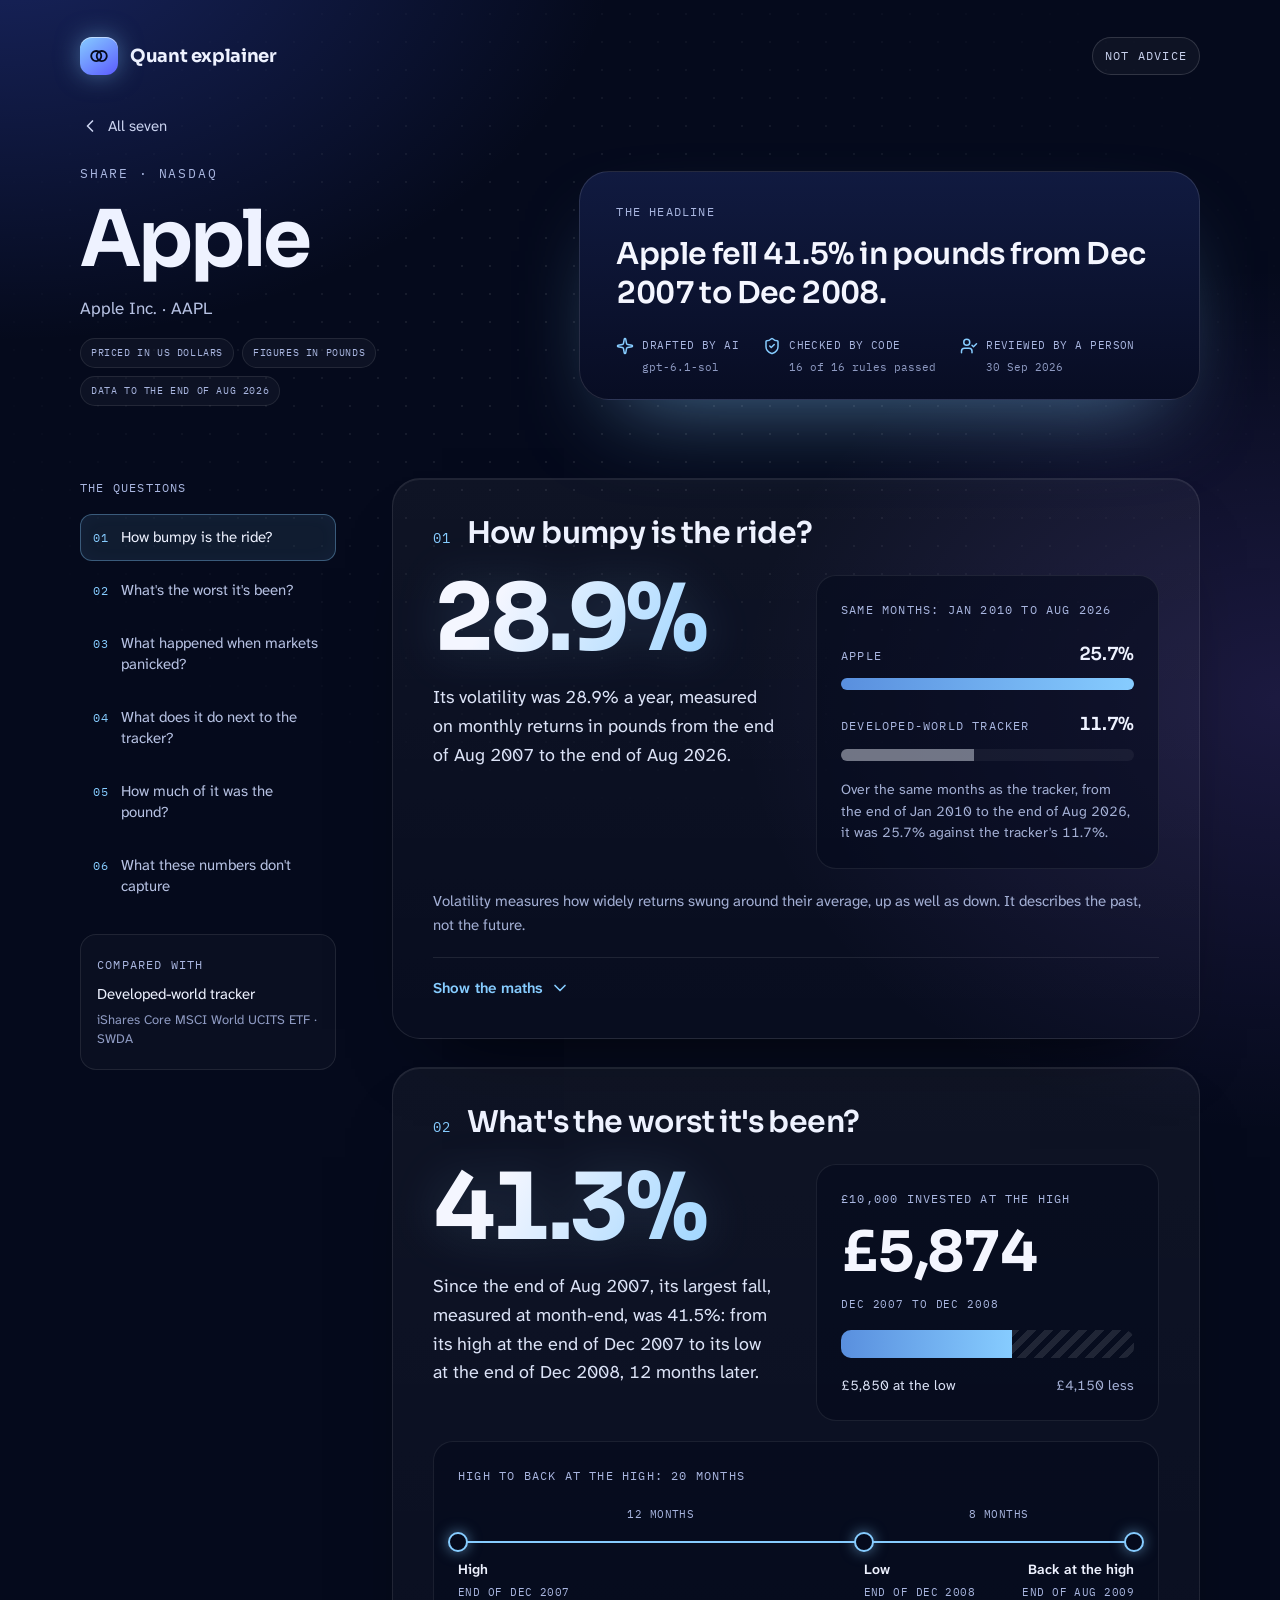
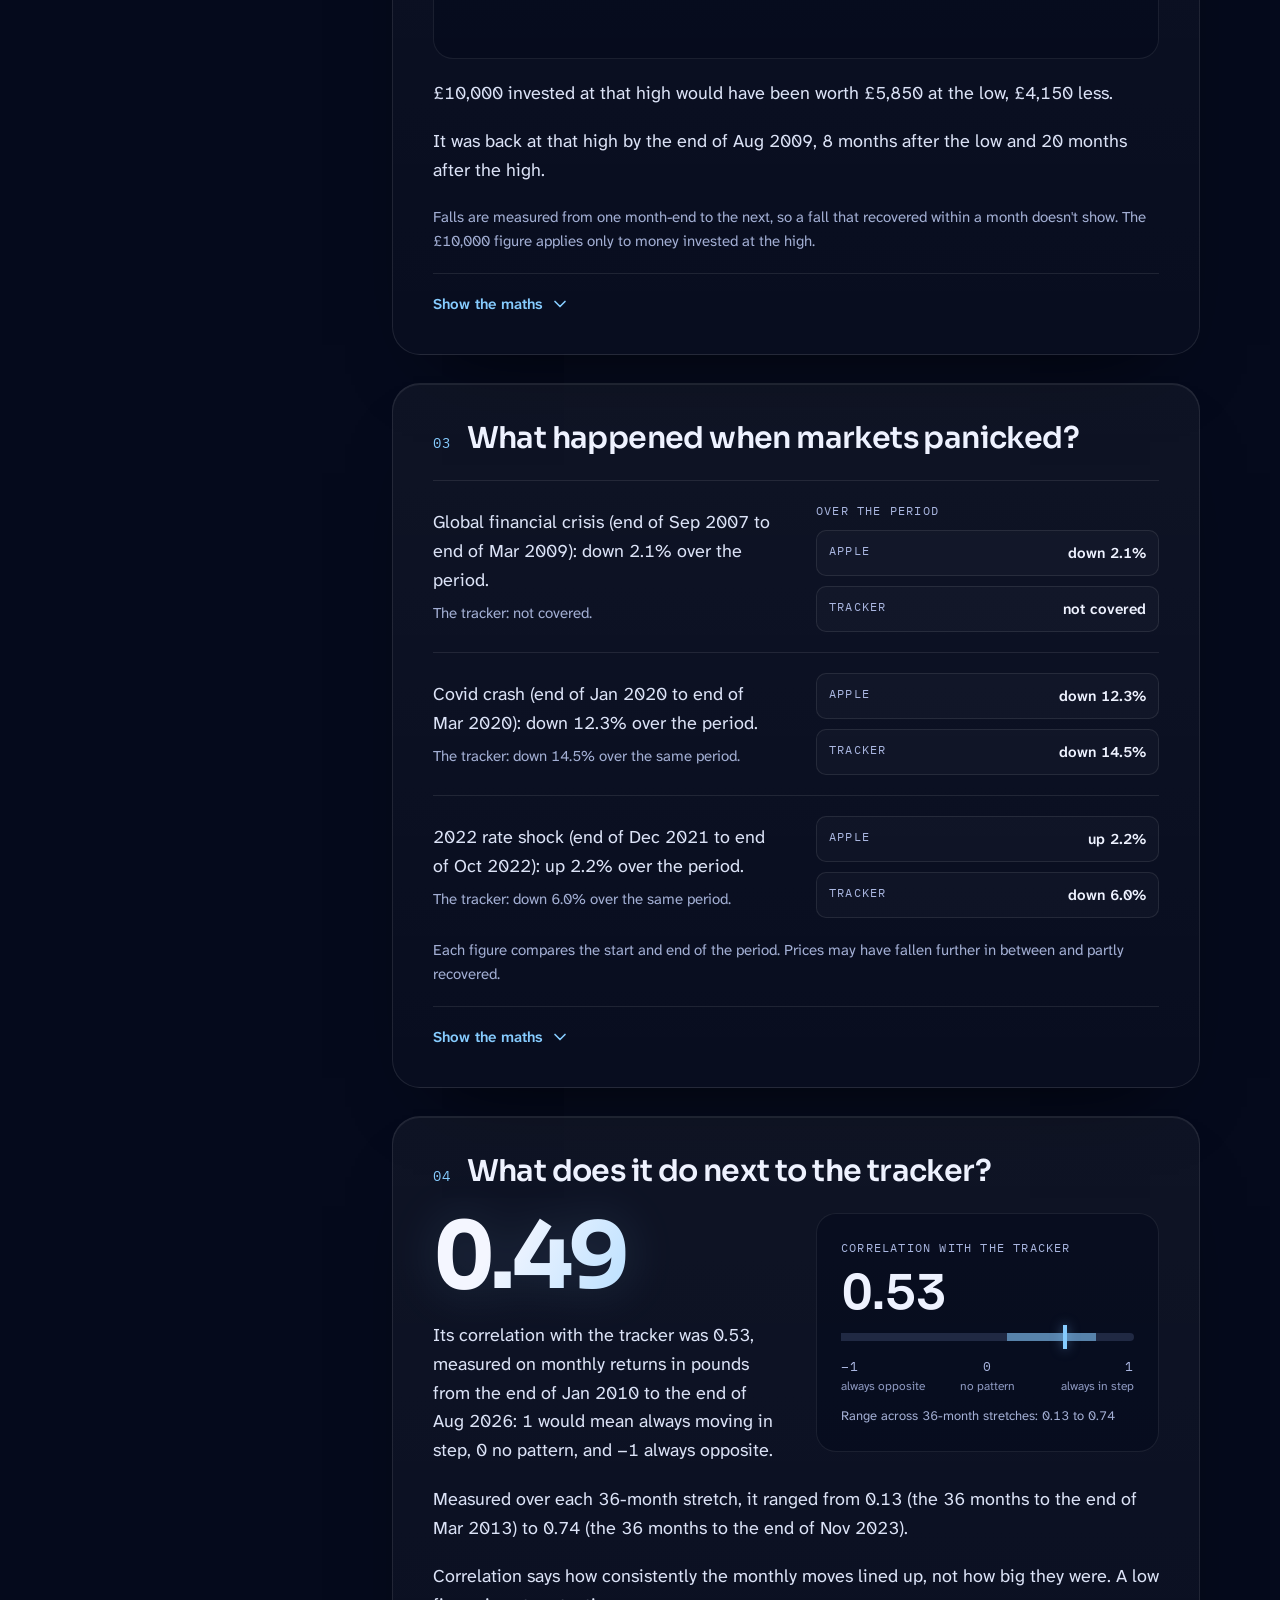
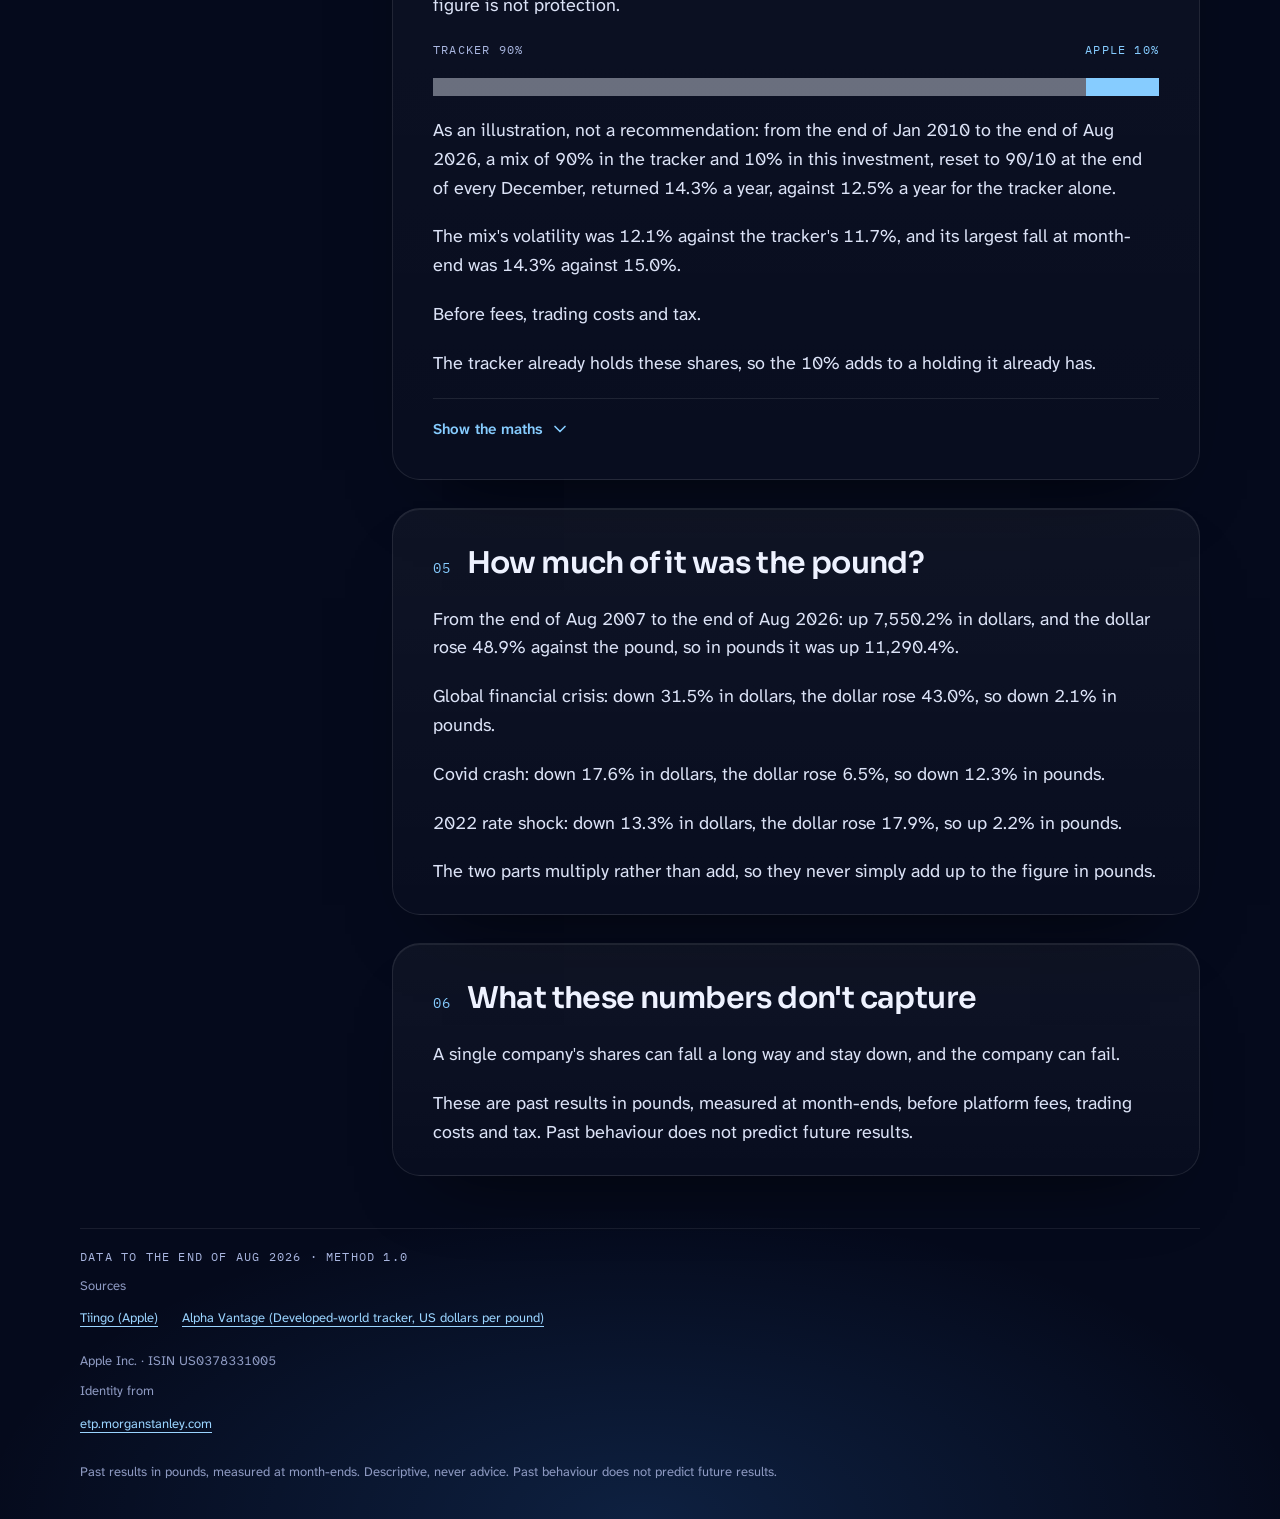
==== commit 8cbabd5a: "Rebuild the site pages with the motion hooks" ====
--- a/site/aapl/index.html
+++ b/site/aapl/index.html
@@ -92,7 +92,7 @@
 </div>
 <div data-layout="card-lead">
 <div data-layout="lead-copy">
-<p data-qx="figure" data-qx-key="bumpy.volatility">28.9%</p>
+<p data-qx="figure" data-qx-key="bumpy.volatility"><span data-layout="figure-text">28.9%</span></p>
 <p data-qx="sentence" data-qx-key="bumpy.0">Its volatility was 28.9% a year, measured on monthly returns in pounds from the end of Aug 2007 to the end of Aug 2026.</p>
 </div>
 <div data-layout="bars">
@@ -160,12 +160,12 @@
 </div>
 <div data-layout="card-lead">
 <div data-layout="lead-copy">
-<p data-qx="figure" data-qx-key="worst.fall">41.5%</p>
+<p data-qx="figure" data-qx-key="worst.fall"><span data-layout="figure-text">41.5%</span></p>
 <p data-qx="sentence" data-qx-key="worst.0">Since the end of Aug 2007, its largest fall, measured at month-end, was 41.5%: from its high at the end of Dec 2007 to its low at the end of Dec 2008, 12 months later.</p>
 </div>
 <div data-layout="drain">
 <p data-qx="drain-label">£10,000 invested at the high</p>
-<p data-qx="figure" data-qx-key="worst.ten_thousand_left" data-qx-from="10000">£5,850</p>
+<p data-qx="figure" data-qx-key="worst.ten_thousand_left" data-qx-from="10000"><span data-layout="figure-text">£5,850</span></p>
 <p data-qx="drain-period">Dec 2007 to Dec 2008</p>
 <div data-layout="drain-track">
 <span data-qx="size" data-qx-key="worst.drain" style="--qx-size:0.5850"></span>
@@ -319,11 +319,15 @@
 <section id="next">
 <div data-layout="card-heading">
 <p data-qx="card-number" data-qx-key="next">04</p>
-<h2 data-qx="card-title" data-qx-key="next">What does it do next to the tracker?</h2>
-</div>
+<h2 data-qx="card-title" data-qx-key="next">
+<button type="button" data-accordion-toggle="" aria-expanded="true" aria-disabled="true" aria-controls="next-content">What does it do next to the tracker?
+</button>
+</h2>
+</div>
+<div data-layout="card-content" id="next-content">
 <div data-layout="card-lead">
 <div data-layout="lead-copy">
-<p data-qx="figure" data-qx-key="next.correlation">0.53</p>
+<p data-qx="figure" data-qx-key="next.correlation"><span data-layout="figure-text">0.53</span></p>
 <p data-qx="sentence" data-qx-key="next.0">Its correlation with the tracker was 0.53, measured on monthly returns in pounds from the end of Jan 2010 to the end of Aug 2026: 1 would mean always moving in step, 0 no pattern, and −1 always opposite.</p>
 </div>
 <div data-layout="correlation">
@@ -370,17 +374,23 @@
 <p data-qx="maths-note" data-qx-key="next">Periods run from month-end to month-end. Each figure is rounded once, from the unrounded calculation.</p>
 <p data-qx="maths-sources" data-qx-key="next">Sources: Tiingo (Apple); Alpha Vantage (Developed-world tracker, US dollars per pound). Method 1.0.</p>
 </details>
+</div>
 </section>
 <section id="pound">
 <div data-layout="card-heading">
 <p data-qx="card-number" data-qx-key="pound">05</p>
-<h2 data-qx="card-title" data-qx-key="pound">How much of it was the pound?</h2>
-</div>
+<h2 data-qx="card-title" data-qx-key="pound">
+<button type="button" data-accordion-toggle="" aria-expanded="true" aria-disabled="true" aria-controls="pound-content">How much of it was the pound?
+</button>
+</h2>
+</div>
+<div data-layout="card-content" id="pound-content">
 <p data-qx="sentence" data-qx-key="pound.0">From the end of Aug 2007 to the end of Aug 2026: up 7,550.2% in dollars, and the dollar rose 48.9% against the pound, so in pounds it was up 11,290.4%.</p>
 <p data-qx="sentence" data-qx-key="pound.1">Global financial crisis: down 31.5% in dollars, the dollar rose 43.0%, so down 2.1% in pounds.</p>
 <p data-qx="sentence" data-qx-key="pound.2">Covid crash: down 17.6% in dollars, the dollar rose 6.5%, so down 12.3% in pounds.</p>
 <p data-qx="sentence" data-qx-key="pound.3">2022 rate shock: down 13.3% in dollars, the dollar rose 17.9%, so up 2.2% in pounds.</p>
 <p data-qx="sentence" data-qx-key="pound.4">The two parts multiply rather than add, so they never simply add up to the figure in pounds.</p>
+</div>
 </section>
 <section id="limits">
 <div data-layout="card-heading">
--- a/site/assets/site.css
+++ b/site/assets/site.css
@@ -304,10 +304,10 @@
 footer > * + * { margin-top: 10px; }
 [data-qx="source"], [data-qx="identity-source"] { display: inline-flex; align-items: center; min-height: 44px; margin-right: 20px; max-width: 100%; }
 [data-qx="disclaimer"] { margin-top: 16px; }
-@media (hover: hover) {
+@media (hover: hover) and (pointer: fine) {
   a:hover { color: #CBEAFF; }
   [data-qx="slide-open"]:hover { color: var(--qx-ground); background: #CBEAFF; }
-  [data-layout="tile-grid"] > a:hover { transform: translateY(-3px); border-color: rgba(255, 255, 255, 0.30); box-shadow: 0 18px 40px -20px var(--qx-glow); }
+  [data-layout="tile-grid"] > a:hover { border-color: rgba(255, 255, 255, 0.30); box-shadow: 0 18px 40px -20px var(--qx-glow); }
   [data-layout="rail-links"] > a:hover, summary:hover { background-color: rgba(255, 255, 255, 0.05); }
 }
 
@@ -410,6 +410,79 @@
   footer { margin-top: 32px; padding-bottom: 28px; }
   [data-qx="footer-data"] { font-size: 11px; }
 }
+/* Motion and interaction: the unenhanced page retains all final sizes and text. */
+[data-qx="figure"] { position: relative; }
+.qx-counting > [data-layout="figure-text"] { opacity: 0; }
+.qx-count-digits { position: absolute; inset: 0; color: #F4F6FF; font: inherit; letter-spacing: inherit; font-variant-numeric: tabular-nums; pointer-events: none; }
+[data-layout="lead-copy"] > [data-qx="figure"] > .qx-count-digits { background: inherit; -webkit-background-clip: text; background-clip: text; color: transparent; }
+[data-layout="headlines"], [data-layout="headline"] { position: relative; isolation: isolate; }
+[data-layout="headline-controls"] { margin-top: 16px; gap: 8px 0; }
+[data-layout="headline-toggle"] { flex-basis: 100%; padding: 8px 12px; font-size: 13px; width: fit-content; }
+[data-layout="headline-controls"] > [data-qx="segment"] { position: relative; flex: 1 1 44px; min-width: 44px; min-height: 44px; padding: 0; border: 0; border-radius: 8px; background: transparent; }
+[data-layout="headline-controls"] > [data-qx="segment"]::before,
+[data-layout="headline-controls"] > [data-qx="segment"]::after { content: ""; position: absolute; left: 3px; right: 3px; top: 20px; height: 4px; border-radius: 2px; background: rgba(255, 255, 255, 0.14); }
+[data-layout="headline-controls"] > [data-qx="segment"]::after { background: var(--qx-accent); transform: scaleX(var(--qx-progress, 0)); transform-origin: left center; }
+[data-layout="headline-controls"] > [data-qx="segment"][aria-pressed="true"]::before { background: rgba(134, 204, 255, 0.32); box-shadow: 0 0 12px -2px var(--qx-glow); }
+[data-layout="rail-links"] > a[aria-current="true"] { color: var(--qx-text); border-color: rgba(134, 204, 255, 0.36); background: rgba(134, 204, 255, 0.09); box-shadow: inset 0 0 18px rgba(134, 204, 255, 0.04); }
+[data-layout="card-content"] { display: contents; }
+[data-accordion-toggle] { display: block; position: relative; width: 100%; min-height: 0; min-width: 0; margin: 0; padding: 0; border: 0; border-radius: 0; background: transparent; font: inherit; letter-spacing: inherit; text-align: left; color: inherit; }
+[data-accordion-toggle][aria-disabled="true"] { cursor: default; }
+.qx-spotlight { position: relative; isolation: isolate; }
+@media (max-width: 639px) {
+  [data-layout="headline-controls"] { margin-inline: -16px; }
+  [data-layout="headline-toggle"] { margin-inline: 16px; }
+  [data-qx="card-title"]:has([data-accordion-toggle]) { flex: 1; }
+  [data-accordion-toggle][aria-disabled="false"] { min-height: 44px; padding-right: 28px; }
+  [data-accordion-toggle][aria-disabled="false"]::after { content: ""; position: absolute; right: 0; top: calc(50% - 10px); width: 20px; height: 20px; background-color: var(--qx-accent); -webkit-mask: url("icons/chevron-down.svg") center / contain no-repeat; mask: url("icons/chevron-down.svg") center / contain no-repeat; }
+  [data-accordion-toggle][aria-disabled="false"][aria-expanded="true"]::after { transform: rotate(180deg); }
+}
+
+@property --qx-sweep-angle {
+  syntax: "<angle>";
+  inherits: false;
+  initial-value: 0deg;
+}
+@media (prefers-reduced-motion: no-preference) {
+  html { scroll-behavior: smooth; }
+  .qx-grow > [data-qx="size"] { transform-origin: left center; animation: qx-grow-x 1.2s cubic-bezier(0.2, 0.7, 0.2, 1) 1; }
+  .qx-drain > [data-qx="size"] { animation: qx-drain 1.2s cubic-bezier(0.333333, 1, 0.666667, 1) 1; }
+  .qx-timeline > [data-qx="size"] { transform-origin: left center; animation: qx-grow-x 0.6s ease-out 1 backwards; }
+  .qx-timeline > [data-qx="size"][data-qx-key="worst.recovery"],
+  .qx-timeline > [data-qx="size"][data-qx-key="worst.since-low"] { animation-delay: 0.6s; }
+  .qx-correlation > [data-qx="size"][data-qx-key="next.correlation"] { animation: qx-correlation 1.2s cubic-bezier(0.2, 0.7, 0.2, 1) 1; }
+  .qx-correlation > [data-qx="size"][data-qx-key="next.range-high"] { animation: qx-range 1.2s ease-out 1; }
+  .qx-sweep::after { content: ""; position: absolute; inset: -1px; padding: 2px; border-radius: inherit; pointer-events: none; background: conic-gradient(from var(--qx-sweep-angle), transparent 0deg, transparent 270deg, var(--qx-accent) 310deg, #FFFFFF 322deg, transparent 350deg); -webkit-mask: linear-gradient(#FFFFFF 0 0) content-box, linear-gradient(#FFFFFF 0 0); -webkit-mask-composite: xor; mask: linear-gradient(#FFFFFF 0 0) content-box, linear-gradient(#FFFFFF 0 0); mask-composite: exclude; animation: qx-border-sweep 1.6s linear 1 forwards; }
+  .qx-chain > * { animation: qx-chain-light 0.7s ease-out 1 backwards; }
+  .qx-chain > :nth-child(2) { animation-delay: 0.25s; }
+  .qx-chain > :nth-child(3) { animation-delay: 0.5s; }
+  @keyframes qx-grow-x { from { transform: scaleX(0); } to { transform: scaleX(1); } }
+  @keyframes qx-grow-y { from { transform: scaleY(0); } to { transform: scaleY(1); } }
+  @keyframes qx-drain { from { width: 100%; } to { width: calc(var(--qx-size) * 100%); } }
+  @keyframes qx-correlation { from { left: 50%; } to { left: calc(var(--qx-size) * 100%); } }
+  @keyframes qx-range { from { opacity: 0; } to { opacity: 1; } }
+  @keyframes qx-border-sweep {
+    0% { --qx-sweep-angle: 0deg; opacity: 0; }
+    8% { opacity: 1; }
+    88% { opacity: 1; }
+    100% { --qx-sweep-angle: 360deg; opacity: 0; }
+  }
+  @keyframes qx-chain-light {
+    0% { filter: brightness(1); text-shadow: none; }
+    35% { filter: brightness(1.5); text-shadow: 0 0 16px var(--qx-glow); }
+    100% { filter: brightness(1); text-shadow: none; }
+  }
+  @media (max-width: 639px) {
+    .qx-timeline > [data-qx="size"] { transform-origin: center top; animation-name: qx-grow-y; }
+  }
+  @media (hover: hover) and (pointer: fine) {
+    .qx-interactive { transition: transform 160ms ease, border-color 160ms ease, box-shadow 160ms ease; }
+    .qx-spotlight::before { content: ""; position: absolute; z-index: -1; inset: 0; border-radius: inherit; pointer-events: none; background: radial-gradient(360px circle at var(--qx-pointer-x, 50%) var(--qx-pointer-y, 50%), rgba(134, 204, 255, 0.12), transparent 70%); opacity: 0; transition: opacity 160ms ease; }
+    .qx-interactive:hover, .qx-interactive:focus-visible, .qx-interactive:focus-within { transform: translateY(-3px); border-color: rgba(255, 255, 255, 0.30); box-shadow: 0 0 0 1px rgba(255, 255, 255, 0.05), 0 22px 60px -24px var(--qx-glow); }
+    .qx-spotlight:hover::before, .qx-spotlight:focus-visible::before, .qx-spotlight:focus-within::before { opacity: 1; }
+  }
+}
 @media (prefers-reduced-motion: reduce) {
-  *, *::before, *::after { transition: none !important; }
-}
+  *, *::before, *::after { animation: none !important; transition: none !important; scroll-behavior: auto !important; }
+  .qx-counting > [data-layout="figure-text"] { opacity: 1; }
+  .qx-count-digits { display: none; }
+}
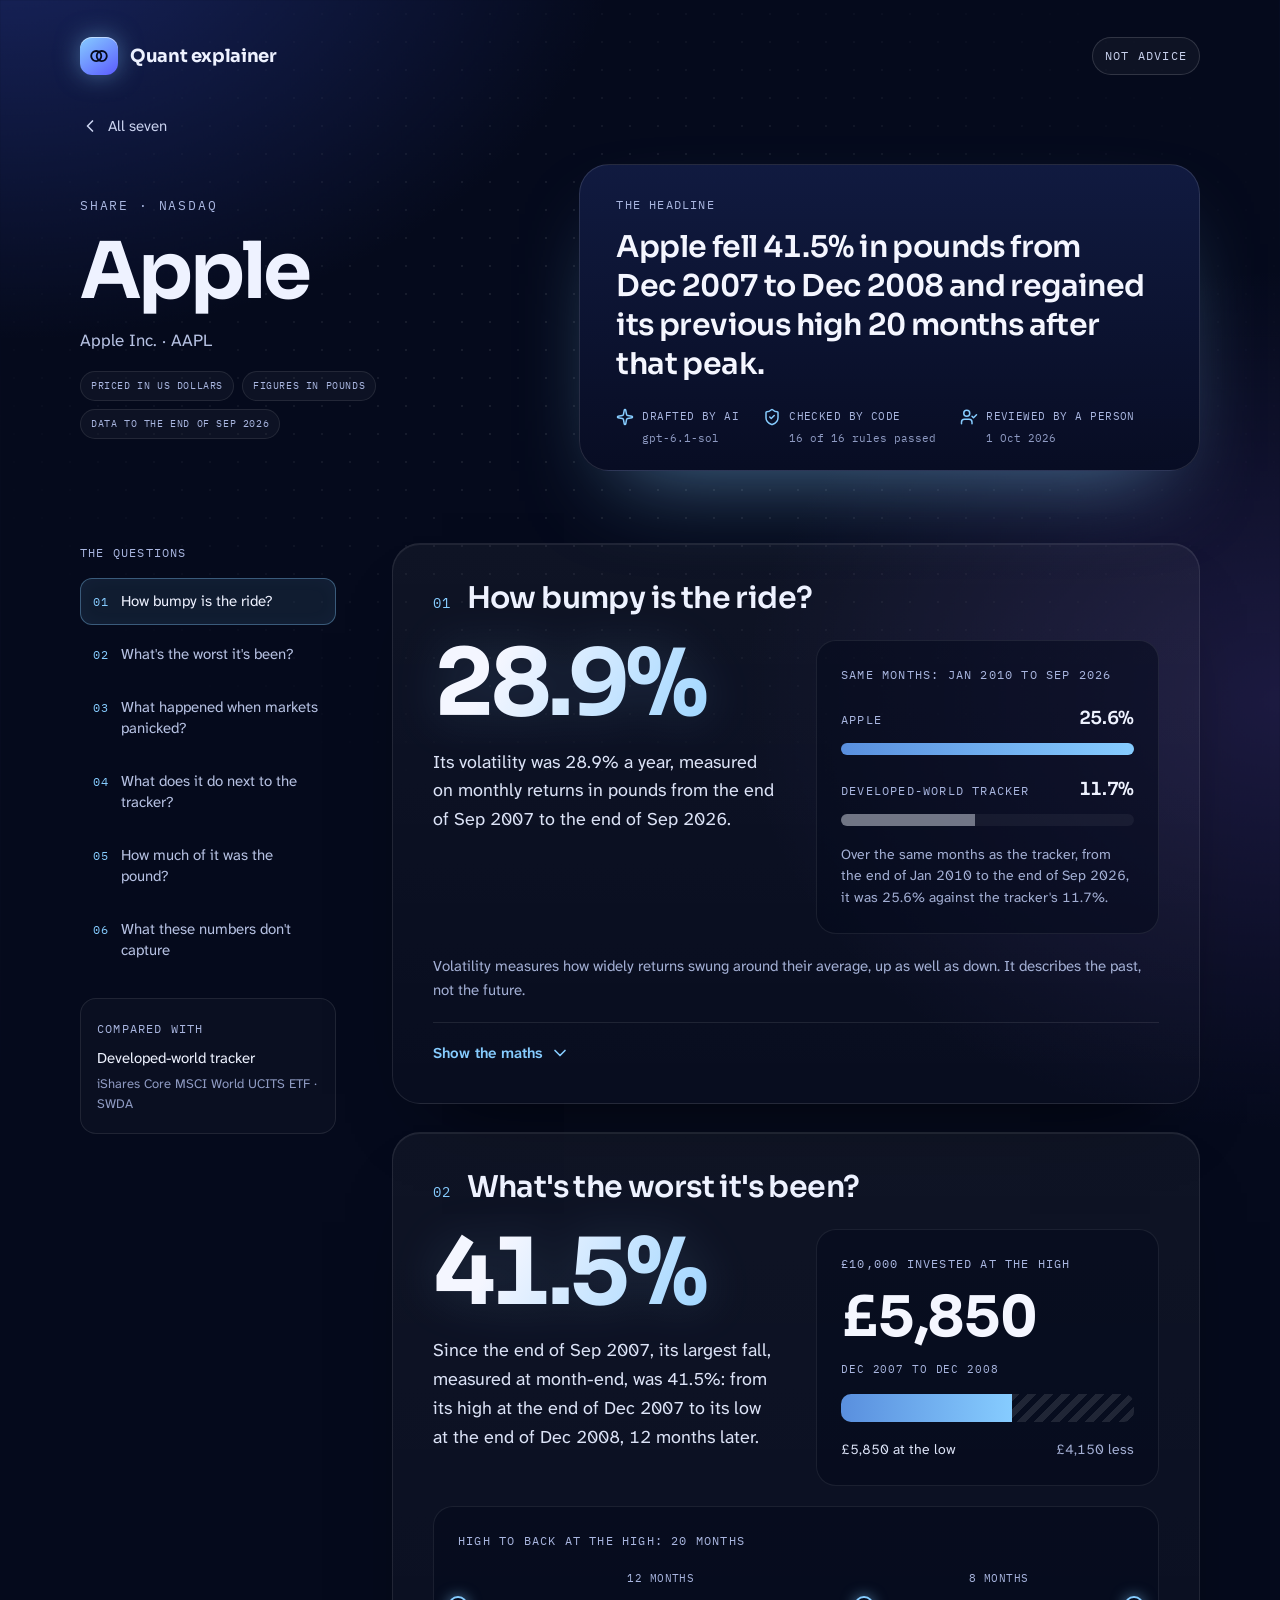
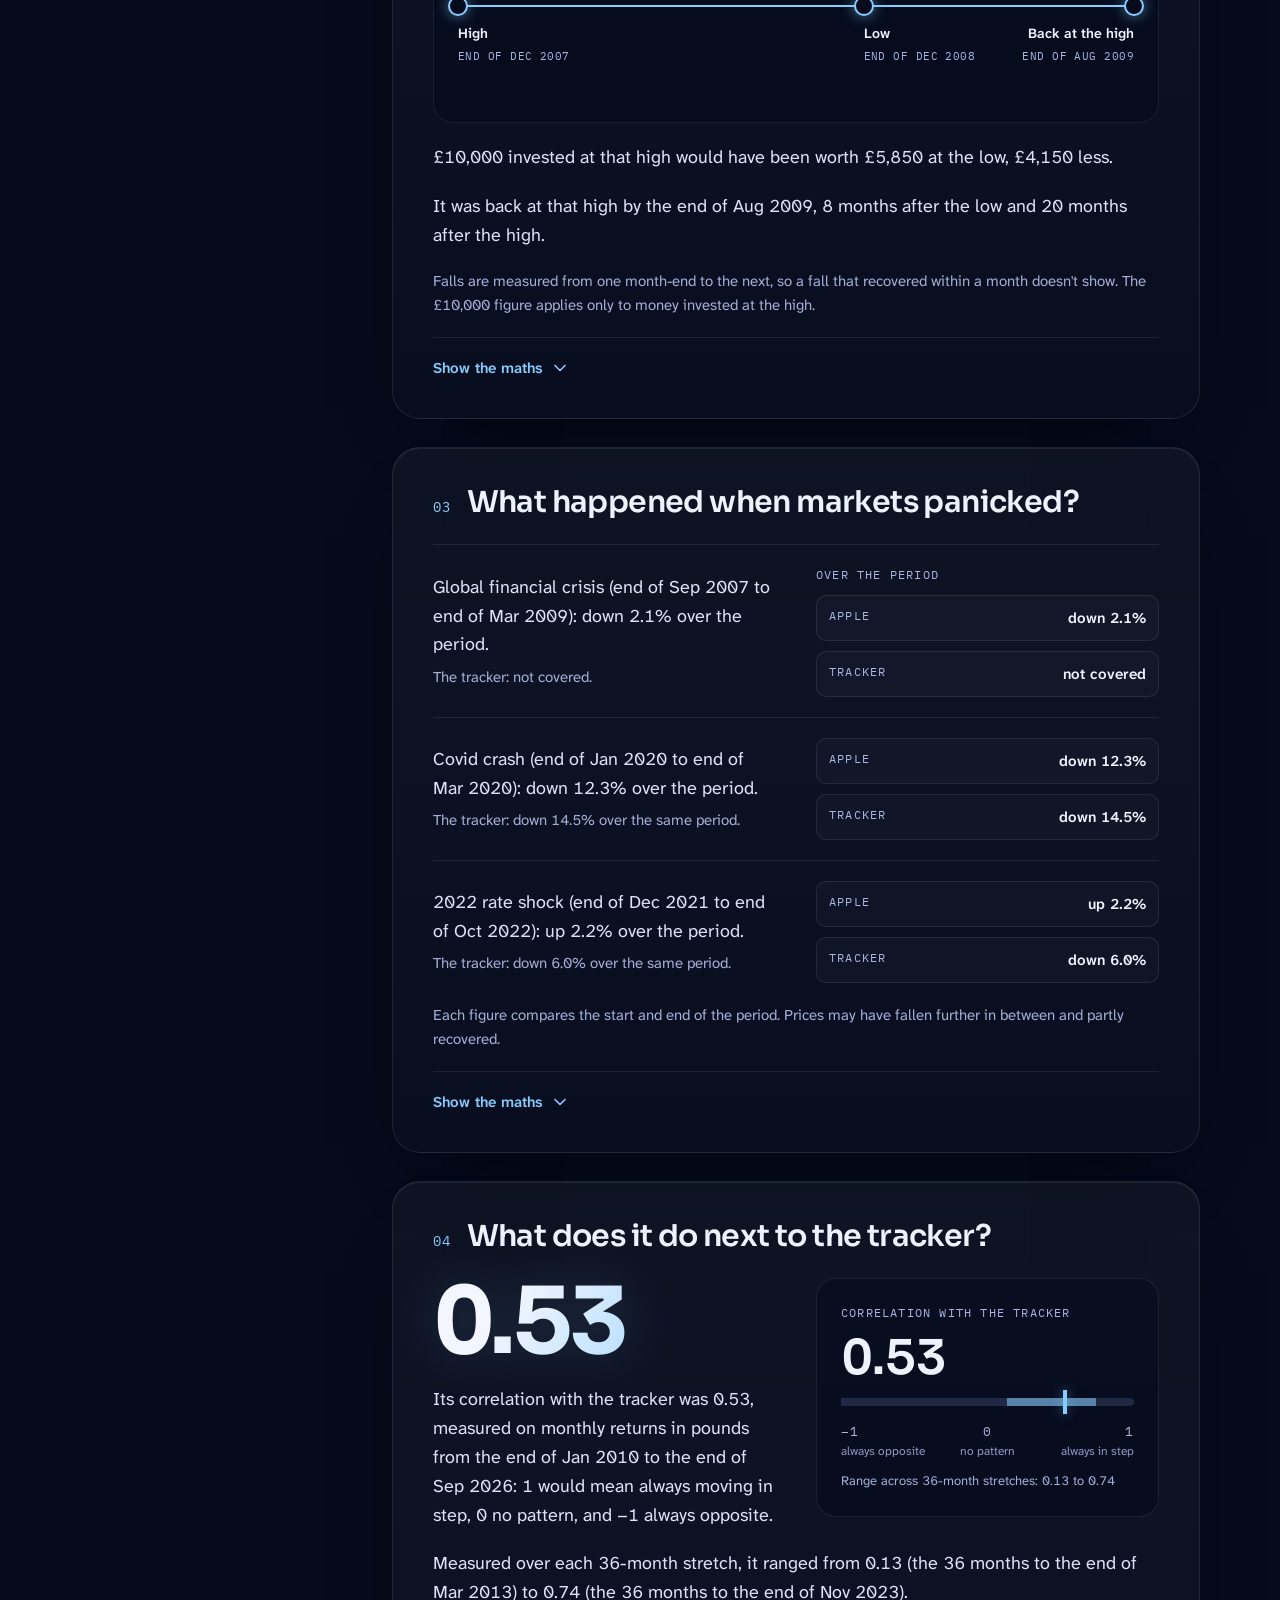
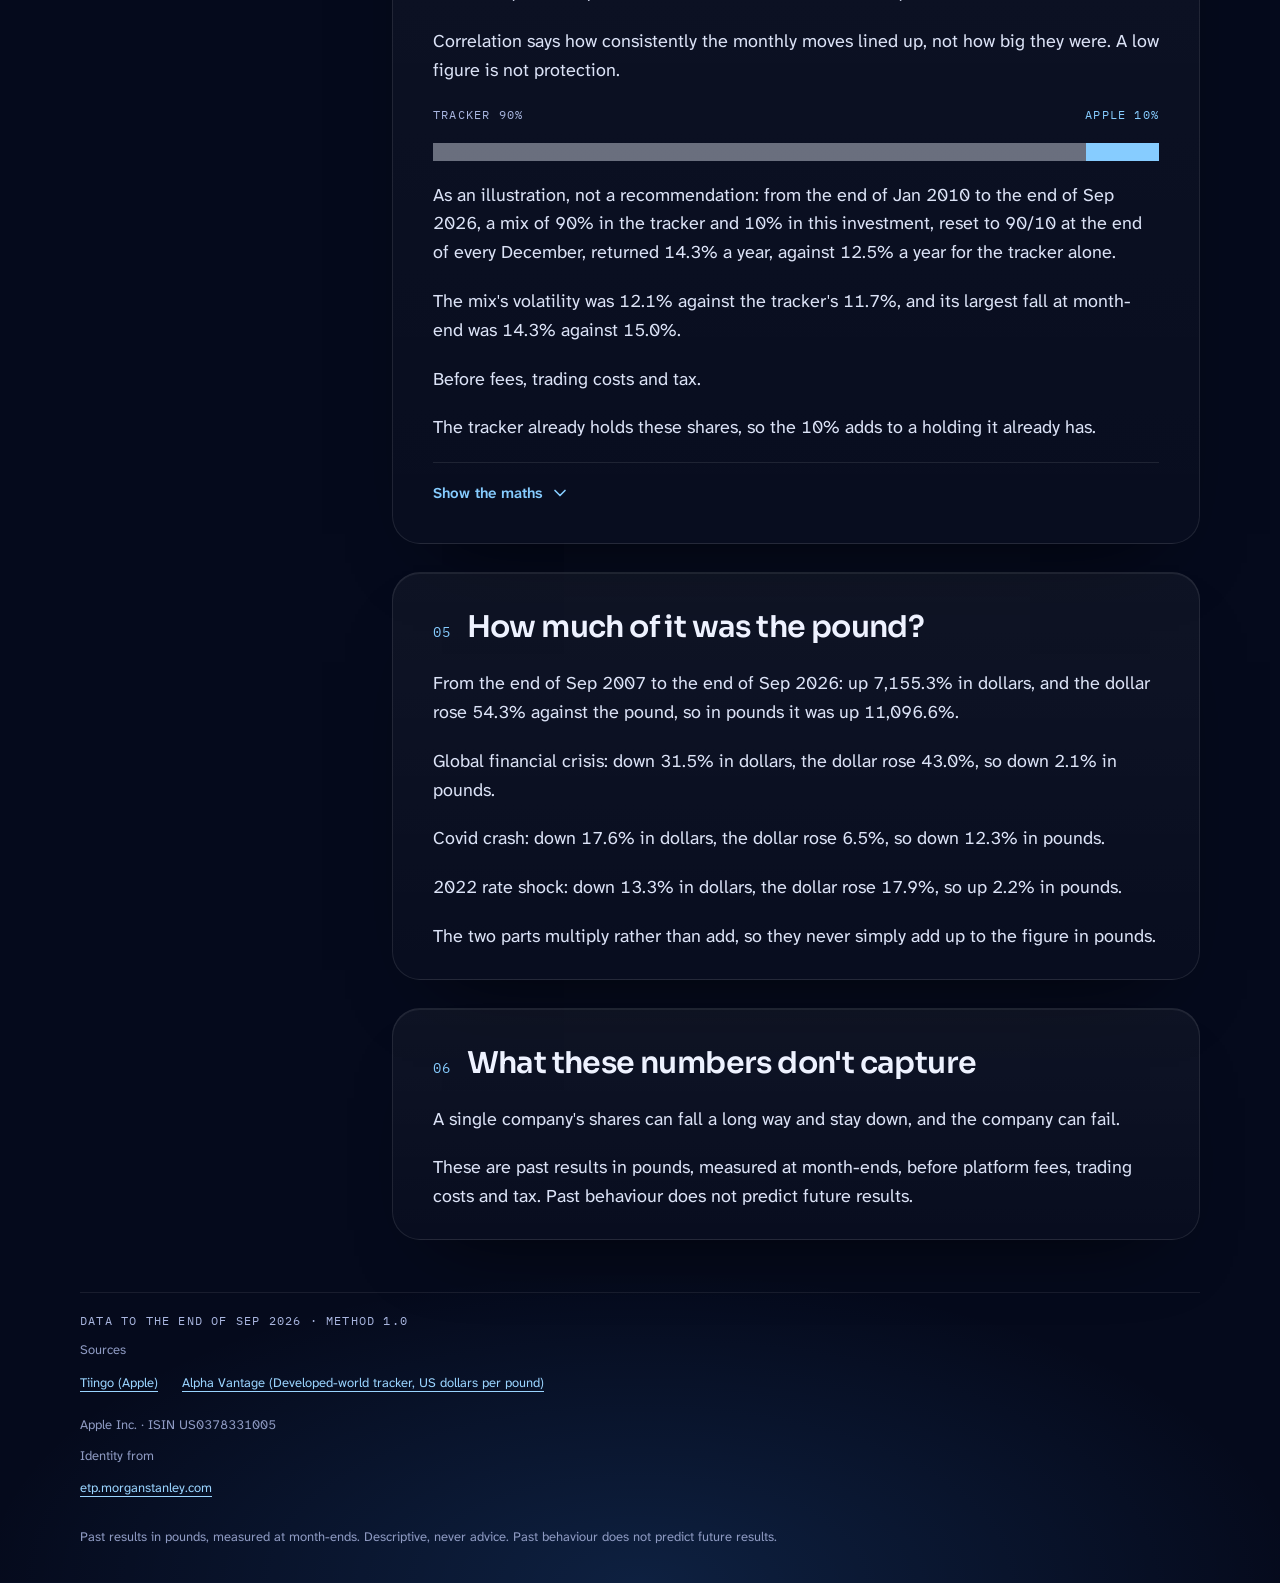
==== commit dd7c86c2: "Publish Sep 2026 data and site: 6 of 7 headlines approved, SGLN relabelled Physical gold ETC" ====
--- a/site/aapl/index.html
+++ b/site/aapl/index.html
@@ -4,9 +4,9 @@
 <meta charset="utf-8">
 <meta name="viewport" content="width=device-width, initial-scale=1">
 <title data-qx="title">Apple, in pounds · Quant explainer</title>
-<meta data-qx="description" data-qx-attr="content" content="Apple fell 41.5% in pounds from Dec 2007 to Dec 2008." name="description">
+<meta data-qx="description" data-qx-attr="content" content="Apple fell 41.5% in pounds from Dec 2007 to Dec 2008 and regained its previous high 20 months after that peak." name="description">
 <meta data-qx="og-title" data-qx-attr="content" content="Apple, in pounds · Quant explainer" property="og:title">
-<meta data-qx="og-description" data-qx-attr="content" content="Apple fell 41.5% in pounds from Dec 2007 to Dec 2008." property="og:description">
+<meta data-qx="og-description" data-qx-attr="content" content="Apple fell 41.5% in pounds from Dec 2007 to Dec 2008 and regained its previous high 20 months after that peak." property="og:description">
 <meta property="og:type" content="website">
 <link rel="stylesheet" href="../assets/site.css">
 <script src="../assets/site.js" defer>
@@ -27,12 +27,12 @@
 <div data-layout="tags">
 <p data-qx="tag" data-qx-key="priced">Priced in US dollars</p>
 <p data-qx="tag" data-qx-key="figures">Figures in pounds</p>
-<p data-qx="tag" data-qx-key="data">Data to the end of Aug 2026</p>
+<p data-qx="tag" data-qx-key="data">Data to the end of Sep 2026</p>
 </div>
 </div>
 <div data-layout="headline">
 <p data-qx="section-label" data-qx-key="headline">The headline</p>
-<p data-qx="headline" data-qx-key="aapl">Apple fell 41.5% in pounds from Dec 2007 to Dec 2008.</p>
+<p data-qx="headline" data-qx-key="aapl">Apple fell 41.5% in pounds from Dec 2007 to Dec 2008 and regained its previous high 20 months after that peak.</p>
 <div data-layout="chain">
 <div data-layout="chain-step">
 <p data-qx="chain" data-qx-key="drafted">Drafted by AI</p>
@@ -44,7 +44,7 @@
 </div>
 <div data-layout="chain-step">
 <p data-qx="chain" data-qx-key="reviewed">Reviewed by a person</p>
-<p data-qx="chain-detail" data-qx-key="reviewed">30 Sep 2026</p>
+<p data-qx="chain-detail" data-qx-key="reviewed">1 Oct 2026</p>
 </div>
 </div>
 </div>
@@ -93,14 +93,14 @@
 <div data-layout="card-lead">
 <div data-layout="lead-copy">
 <p data-qx="figure" data-qx-key="bumpy.volatility"><span data-layout="figure-text">28.9%</span></p>
-<p data-qx="sentence" data-qx-key="bumpy.0">Its volatility was 28.9% a year, measured on monthly returns in pounds from the end of Aug 2007 to the end of Aug 2026.</p>
+<p data-qx="sentence" data-qx-key="bumpy.0">Its volatility was 28.9% a year, measured on monthly returns in pounds from the end of Sep 2007 to the end of Sep 2026.</p>
 </div>
 <div data-layout="bars">
 <div data-layout="bar-visual">
-<p data-qx="bars-label">Same months: Jan 2010 to Aug 2026</p>
+<p data-qx="bars-label">Same months: Jan 2010 to Sep 2026</p>
 <div data-layout="bar">
 <p data-qx="bar-label" data-qx-key="bumpy.asset">Apple</p>
-<p data-qx="bar-value" data-qx-key="bumpy.asset">25.7%</p>
+<p data-qx="bar-value" data-qx-key="bumpy.asset">25.6%</p>
 <div data-layout="bar-track">
 <span data-qx="size" data-qx-key="bumpy.asset" style="--qx-size:1.0000"></span>
 </div>
@@ -109,11 +109,11 @@
 <p data-qx="bar-label" data-qx-key="bumpy.tracker">Developed-world tracker</p>
 <p data-qx="bar-value" data-qx-key="bumpy.tracker">11.7%</p>
 <div data-layout="bar-track">
-<span data-qx="size" data-qx-key="bumpy.tracker" style="--qx-size:0.4553"></span>
-</div>
-</div>
-</div>
-<p data-qx="sentence" data-qx-key="bumpy.1">Over the same months as the tracker, from the end of Jan 2010 to the end of Aug 2026, it was 25.7% against the tracker&#x27;s 11.7%.</p>
+<span data-qx="size" data-qx-key="bumpy.tracker" style="--qx-size:0.4570"></span>
+</div>
+</div>
+</div>
+<p data-qx="sentence" data-qx-key="bumpy.1">Over the same months as the tracker, from the end of Jan 2010 to the end of Sep 2026, it was 25.6% against the tracker&#x27;s 11.7%.</p>
 </div>
 </div>
 <p data-qx="sentence" data-qx-key="bumpy.2">Volatility measures how widely returns swung around their average, up as well as down. It describes the past, not the future.</p>
@@ -135,17 +135,17 @@
 <tr>
 <th data-qx="maths-figure" data-qx-key="bumpy.volatility" scope="row">Volatility, a year</th>
 <td data-qx="maths-value" data-qx-key="bumpy.volatility">28.9%</td>
-<td data-qx="maths-period" data-qx-key="bumpy.volatility">Aug 2007 to Aug 2026</td>
+<td data-qx="maths-period" data-qx-key="bumpy.volatility">Sep 2007 to Sep 2026</td>
 </tr>
 <tr>
 <th data-qx="maths-figure" data-qx-key="bumpy.volatility_common" scope="row">Same months as the tracker</th>
-<td data-qx="maths-value" data-qx-key="bumpy.volatility_common">25.7%</td>
-<td data-qx="maths-period" data-qx-key="bumpy.volatility_common">Jan 2010 to Aug 2026</td>
+<td data-qx="maths-value" data-qx-key="bumpy.volatility_common">25.6%</td>
+<td data-qx="maths-period" data-qx-key="bumpy.volatility_common">Jan 2010 to Sep 2026</td>
 </tr>
 <tr>
 <th data-qx="maths-figure" data-qx-key="bumpy.tracker_volatility" scope="row">The tracker, same months</th>
 <td data-qx="maths-value" data-qx-key="bumpy.tracker_volatility">11.7%</td>
-<td data-qx="maths-period" data-qx-key="bumpy.tracker_volatility">Jan 2010 to Aug 2026</td>
+<td data-qx="maths-period" data-qx-key="bumpy.tracker_volatility">Jan 2010 to Sep 2026</td>
 </tr>
 </tbody>
 </table>
@@ -161,7 +161,7 @@
 <div data-layout="card-lead">
 <div data-layout="lead-copy">
 <p data-qx="figure" data-qx-key="worst.fall"><span data-layout="figure-text">41.5%</span></p>
-<p data-qx="sentence" data-qx-key="worst.0">Since the end of Aug 2007, its largest fall, measured at month-end, was 41.5%: from its high at the end of Dec 2007 to its low at the end of Dec 2008, 12 months later.</p>
+<p data-qx="sentence" data-qx-key="worst.0">Since the end of Sep 2007, its largest fall, measured at month-end, was 41.5%: from its high at the end of Dec 2007 to its low at the end of Dec 2008, 12 months later.</p>
 </div>
 <div data-layout="drain">
 <p data-qx="drain-label">£10,000 invested at the high</p>
@@ -216,7 +216,7 @@
 </thead>
 <tbody>
 <tr>
-<th data-qx="maths-figure" data-qx-key="worst.fall" scope="row">Largest fall since Aug 2007</th>
+<th data-qx="maths-figure" data-qx-key="worst.fall" scope="row">Largest fall since Sep 2007</th>
 <td data-qx="maths-value" data-qx-key="worst.fall">41.5%</td>
 <td data-qx="maths-period" data-qx-key="worst.fall">Dec 2007 to Dec 2008</td>
 </tr>
@@ -328,7 +328,7 @@
 <div data-layout="card-lead">
 <div data-layout="lead-copy">
 <p data-qx="figure" data-qx-key="next.correlation"><span data-layout="figure-text">0.53</span></p>
-<p data-qx="sentence" data-qx-key="next.0">Its correlation with the tracker was 0.53, measured on monthly returns in pounds from the end of Jan 2010 to the end of Aug 2026: 1 would mean always moving in step, 0 no pattern, and −1 always opposite.</p>
+<p data-qx="sentence" data-qx-key="next.0">Its correlation with the tracker was 0.53, measured on monthly returns in pounds from the end of Jan 2010 to the end of Sep 2026: 1 would mean always moving in step, 0 no pattern, and −1 always opposite.</p>
 </div>
 <div data-layout="correlation">
 <p data-qx="scale-label">Correlation with the tracker</p>
@@ -361,7 +361,7 @@
 <p data-qx="mix-part" data-qx-key="next.asset">Apple 10%</p>
 <span data-qx="size" data-qx-key="next.asset" style="--qx-size:0.1000"></span>
 </div>
-<p data-qx="sentence" data-qx-key="next.3">As an illustration, not a recommendation: from the end of Jan 2010 to the end of Aug 2026, a mix of 90% in the tracker and 10% in this investment, reset to 90/10 at the end of every December, returned 14.3% a year, against 12.5% a year for the tracker alone.</p>
+<p data-qx="sentence" data-qx-key="next.3">As an illustration, not a recommendation: from the end of Jan 2010 to the end of Sep 2026, a mix of 90% in the tracker and 10% in this investment, reset to 90/10 at the end of every December, returned 14.3% a year, against 12.5% a year for the tracker alone.</p>
 <p data-qx="sentence" data-qx-key="next.4">The mix&#x27;s volatility was 12.1% against the tracker&#x27;s 11.7%, and its largest fall at month-end was 14.3% against 15.0%.</p>
 <p data-qx="sentence" data-qx-key="next.5">Before fees, trading costs and tax.</p>
 <p data-qx="sentence" data-qx-key="next.6">The tracker already holds these shares, so the 10% adds to a holding it already has.</p>
@@ -385,7 +385,7 @@
 </h2>
 </div>
 <div data-layout="card-content" id="pound-content">
-<p data-qx="sentence" data-qx-key="pound.0">From the end of Aug 2007 to the end of Aug 2026: up 7,550.2% in dollars, and the dollar rose 48.9% against the pound, so in pounds it was up 11,290.4%.</p>
+<p data-qx="sentence" data-qx-key="pound.0">From the end of Sep 2007 to the end of Sep 2026: up 7,155.3% in dollars, and the dollar rose 54.3% against the pound, so in pounds it was up 11,096.6%.</p>
 <p data-qx="sentence" data-qx-key="pound.1">Global financial crisis: down 31.5% in dollars, the dollar rose 43.0%, so down 2.1% in pounds.</p>
 <p data-qx="sentence" data-qx-key="pound.2">Covid crash: down 17.6% in dollars, the dollar rose 6.5%, so down 12.3% in pounds.</p>
 <p data-qx="sentence" data-qx-key="pound.3">2022 rate shock: down 13.3% in dollars, the dollar rose 17.9%, so up 2.2% in pounds.</p>
@@ -404,7 +404,7 @@
 </div>
 </main>
 <footer>
-<p data-qx="footer-data">Data to the end of Aug 2026 · Method 1.0</p>
+<p data-qx="footer-data">Data to the end of Sep 2026 · Method 1.0</p>
 <div data-layout="sources">
 <p data-qx="sources-label">Sources</p>
 <a data-qx="source" data-qx-key="Tiingo" href="https://www.tiingo.com">Tiingo (Apple)</a>
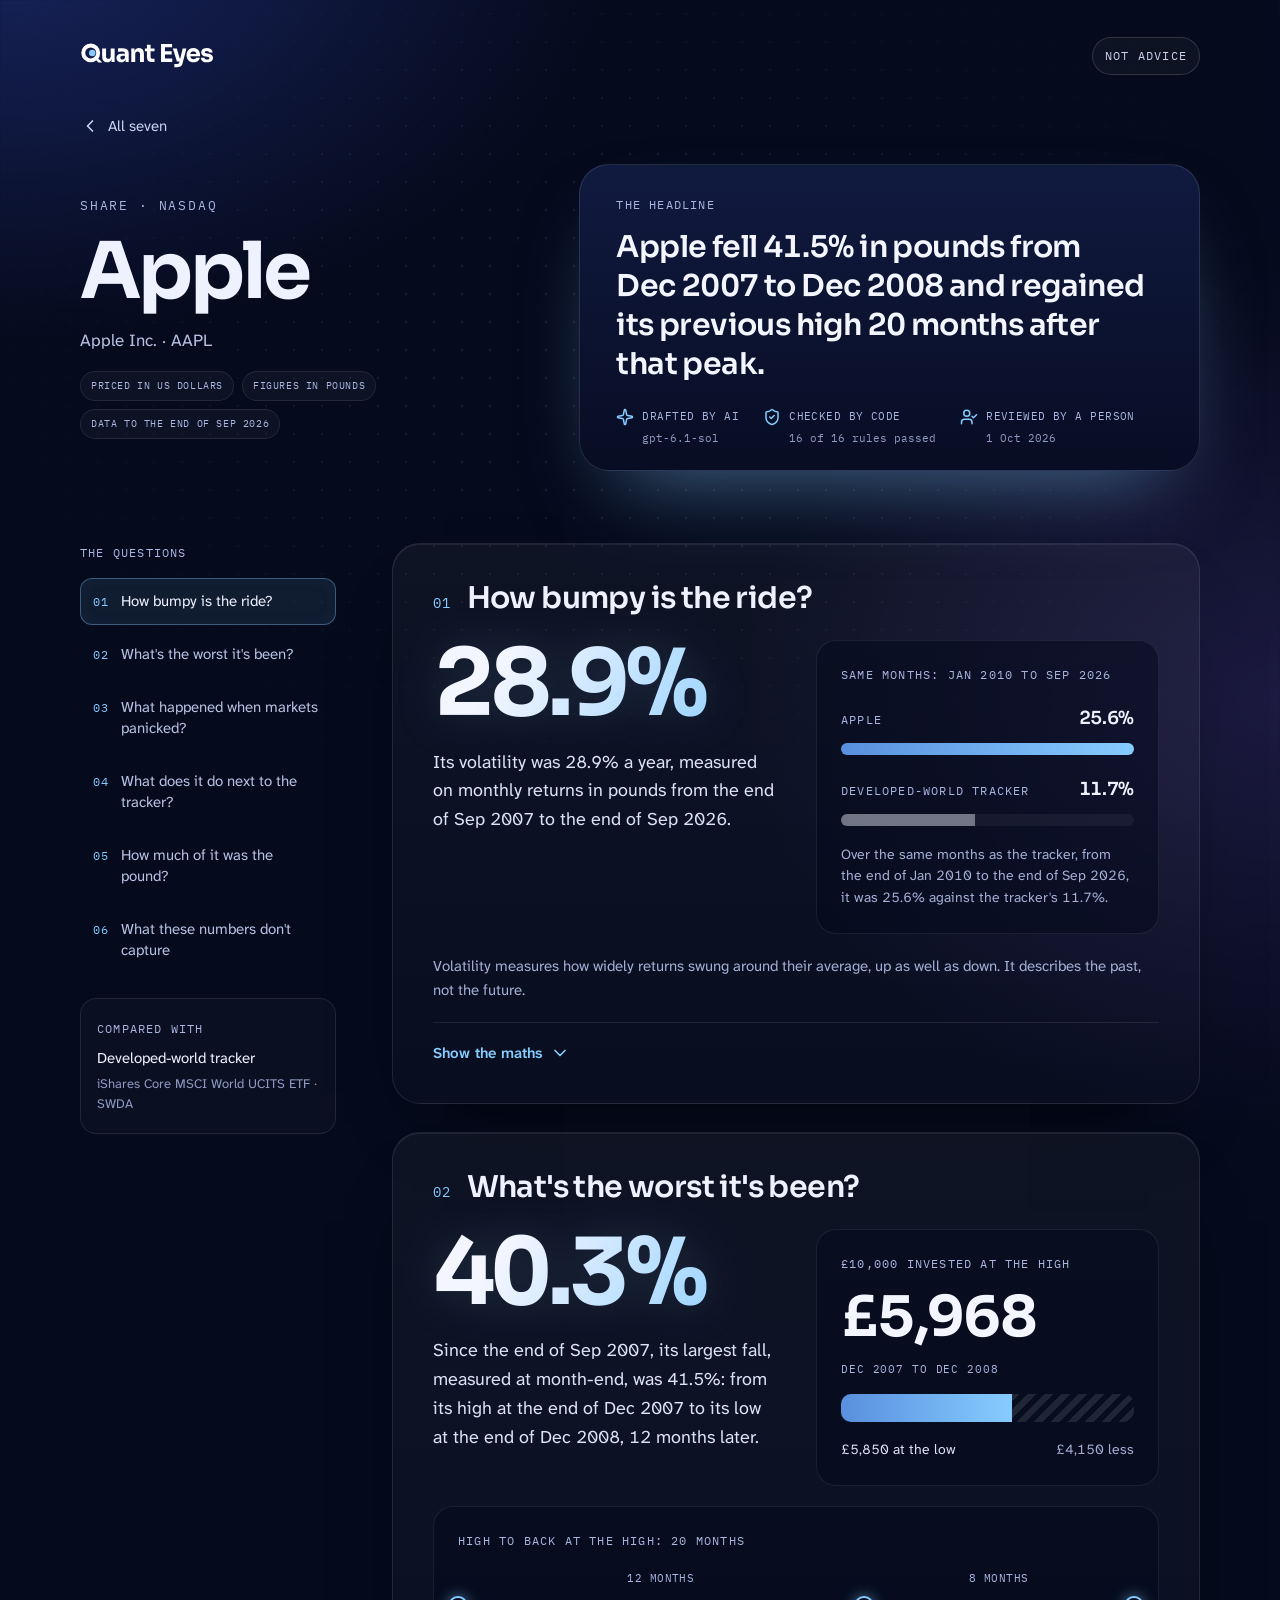
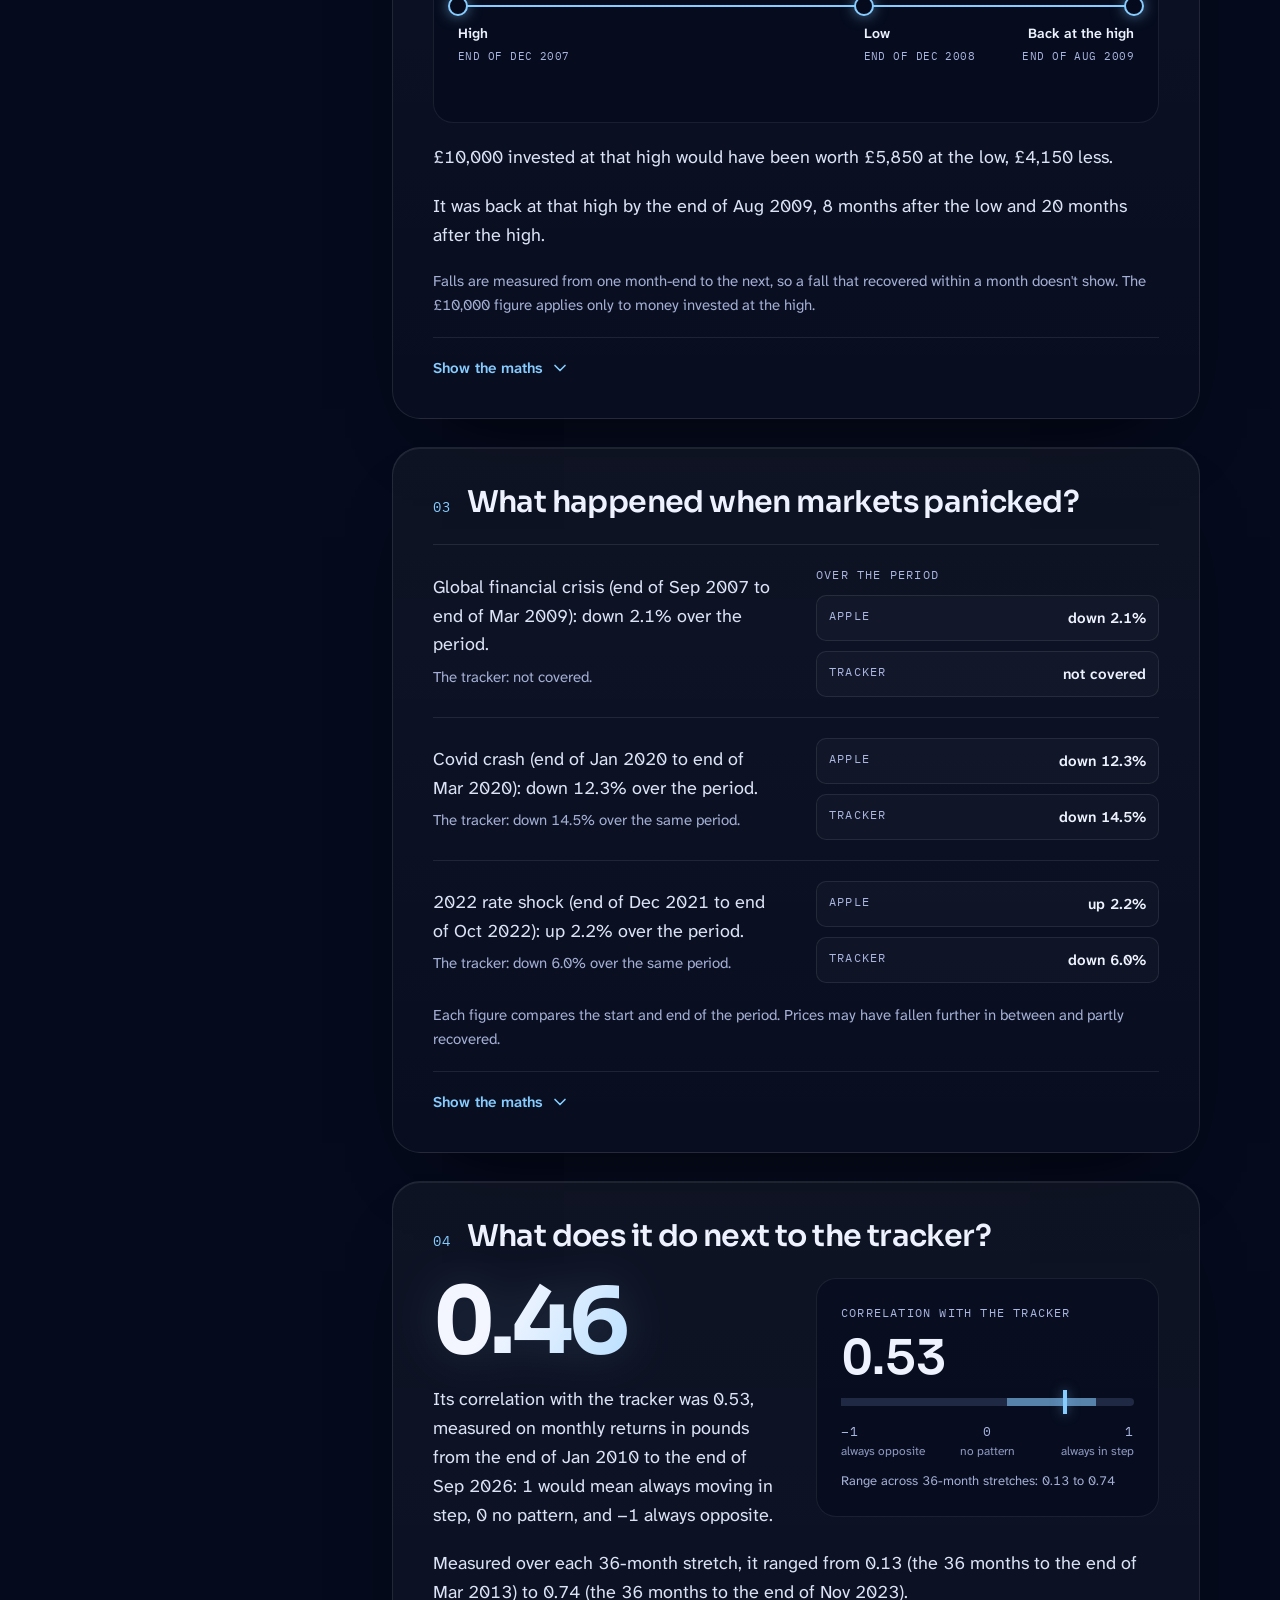
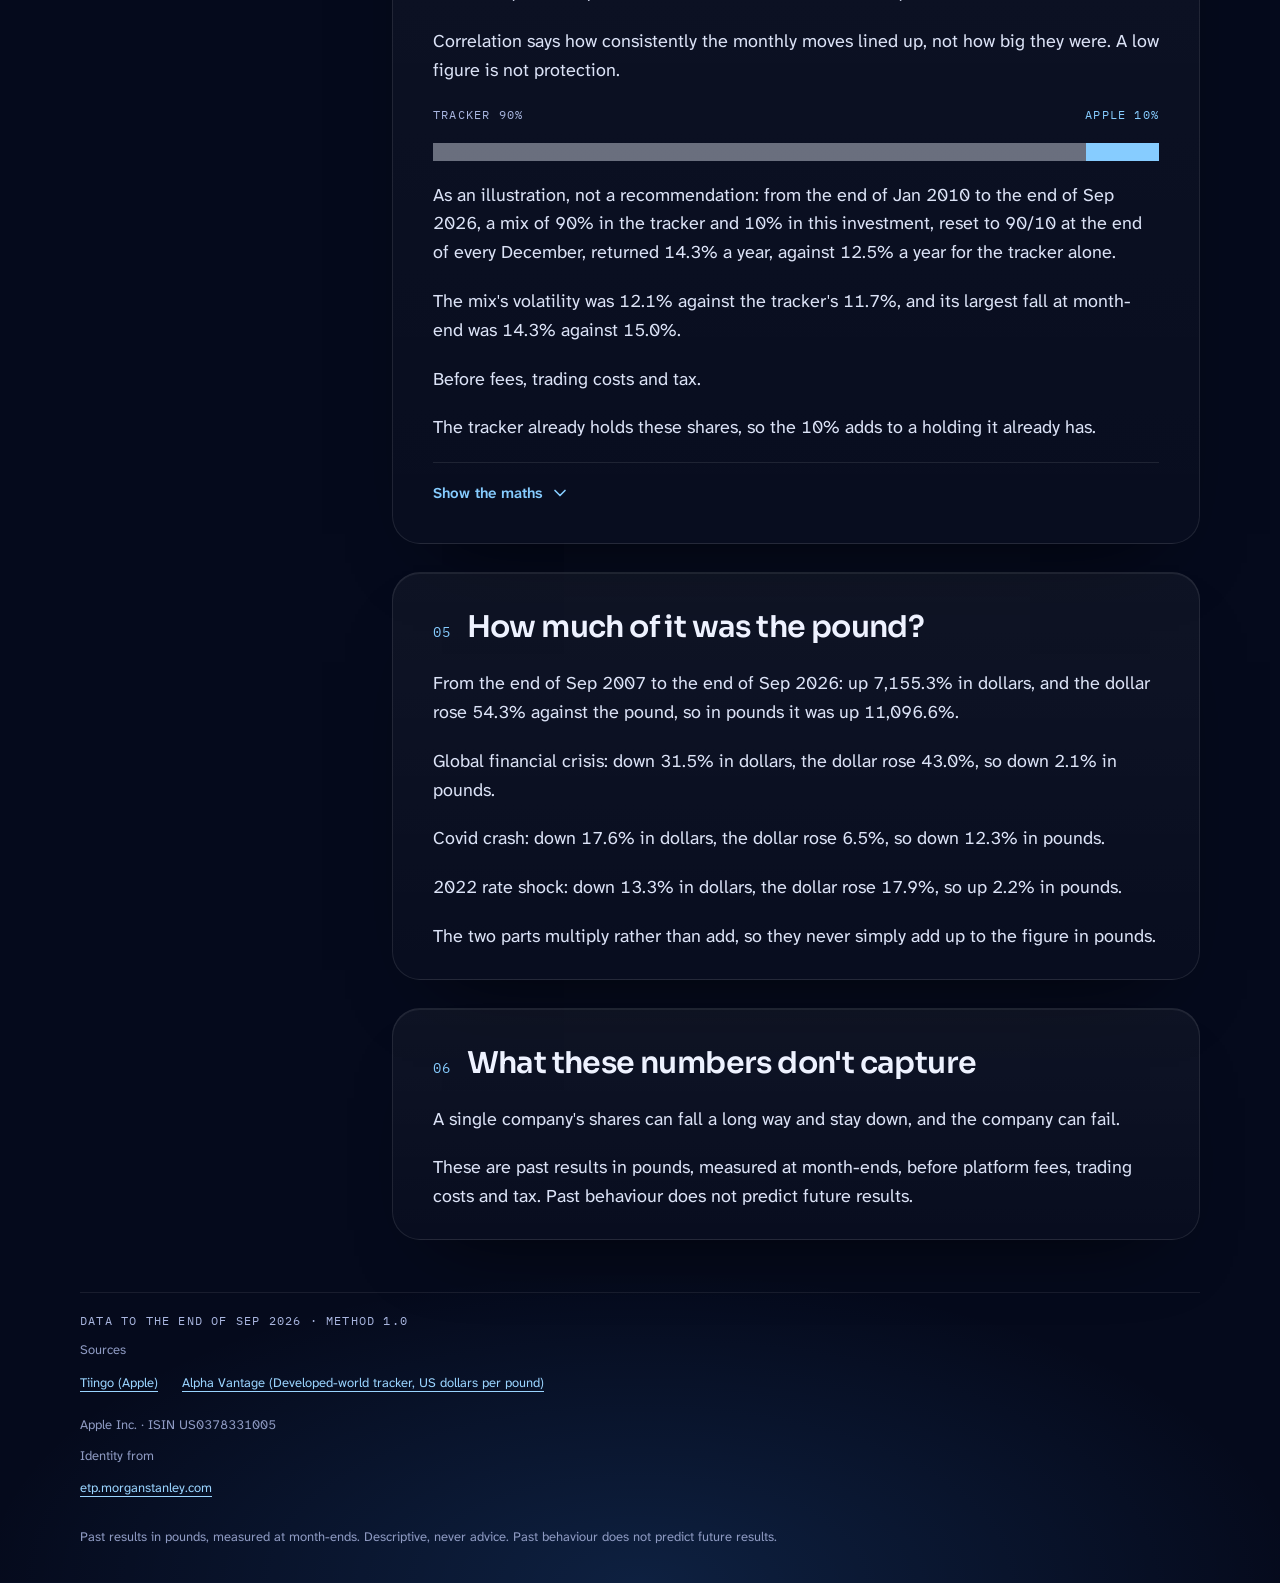
==== commit 141f1e31: "Task 10b: Quant Eyes logo in the header, SVG favicon, old mark removed; site rebuilt" ====
--- a/site/aapl/index.html
+++ b/site/aapl/index.html
@@ -3,18 +3,19 @@
 <head>
 <meta charset="utf-8">
 <meta name="viewport" content="width=device-width, initial-scale=1">
-<title data-qx="title">Apple, in pounds · Quant explainer</title>
+<title data-qx="title">Apple, in pounds · Quant Eyes</title>
 <meta data-qx="description" data-qx-attr="content" content="Apple fell 41.5% in pounds from Dec 2007 to Dec 2008 and regained its previous high 20 months after that peak." name="description">
-<meta data-qx="og-title" data-qx-attr="content" content="Apple, in pounds · Quant explainer" property="og:title">
+<meta data-qx="og-title" data-qx-attr="content" content="Apple, in pounds · Quant Eyes" property="og:title">
 <meta data-qx="og-description" data-qx-attr="content" content="Apple fell 41.5% in pounds from Dec 2007 to Dec 2008 and regained its previous high 20 months after that peak." property="og:description">
 <meta property="og:type" content="website">
 <link rel="stylesheet" href="../assets/site.css">
+<link rel="icon" type="image/svg+xml" href="../assets/brand/favicon.svg">
 <script src="../assets/site.js" defer>
 </script>
 </head>
 <body>
 <header>
-<a data-qx="site-name" href="../">Quant explainer</a>
+<a data-qx="site-name" href="../">Quant Eyes</a>
 <p data-qx="not-advice">Not advice</p>
 </header>
 <main data-layout="asset">
--- a/site/assets/site.css
+++ b/site/assets/site.css
@@ -114,9 +114,7 @@
   color: var(--qx-label);
 }
 [data-qx="figure"], [data-qx="bar-value"], [data-qx="scale-value"], [data-qx="chip-value"], [data-qx="maths-value"], [data-qx="maths-period"], [data-qx="segment"], [data-qx="point-date"], [data-qx="slide-position"] { font-variant-numeric: tabular-nums; }
-[data-qx="site-name"] { min-height: 44px; display: flex; align-items: center; position: relative; padding-left: 50px; color: var(--qx-text); font-size: 18px; font-weight: 700; text-decoration: none; }
-[data-qx="site-name"]::before { content: ""; position: absolute; left: 0; width: 38px; height: 38px; border-radius: 12px; background: linear-gradient(145deg, var(--qx-accent), #5B5BFF); box-shadow: 0 0 26px -2px var(--qx-glow), inset 0 1px 0 rgba(255, 255, 255, 0.5); }
-[data-qx="site-name"]::after { content: ""; position: absolute; left: 8px; width: 22px; height: 22px; color: var(--qx-ground); background-color: currentColor; -webkit-mask: url("icons/mark.svg") center / contain no-repeat; mask: url("icons/mark.svg") center / contain no-repeat; }
+[data-qx="site-name"] { display: block; flex-shrink: 0; width: calc(28px * 5475 / 1142); min-height: 44px; background: url("brand/logo.svg") center / auto 28px no-repeat; overflow: hidden; white-space: nowrap; text-indent: 100%; color: var(--qx-text); text-decoration: none; }
 [data-qx="not-advice"] { border: 1px solid rgba(255, 255, 255, 0.14); border-radius: 999px; padding: 8px 12px; background: rgba(255, 255, 255, 0.04); color: #C9D2EE; white-space: nowrap; }
 [data-qx="back"], [data-qx="slide-open"], summary { display: flex; align-items: center; gap: 8px; min-height: 44px; text-decoration: none; }
 [data-qx="back"] { width: fit-content; font-size: 15px; margin-block: 20px 16px; color: #C9D2EE; }
@@ -337,9 +335,7 @@
   body::before { height: 620px; background-size: 24px 24px; -webkit-mask-image: radial-gradient(ellipse 80% 70% at 50% 25%, #000 20%, transparent 80%); mask-image: radial-gradient(ellipse 80% 70% at 50% 25%, #000 20%, transparent 80%); }
   body > header, main, footer { width: calc(100% - 40px); }
   body > header { min-height: 60px; padding-top: 16px; gap: 8px; }
-  [data-qx="site-name"] { padding-left: 42px; font-size: 15px; }
-  [data-qx="site-name"]::before { width: 32px; height: 32px; border-radius: 10px; }
-  [data-qx="site-name"]::after { width: 19px; height: 19px; left: 6.5px; }
+  [data-qx="site-name"] { width: calc(24px * 5475 / 1142); background-size: auto 24px; }
   [data-qx="not-advice"] { font-size: 10px; padding: 7px 9px; letter-spacing: 0.08em; }
   main[data-layout="landing"] { padding-top: 32px; gap: 28px; }
   [data-layout="landing-intro"] { gap: 14px; }
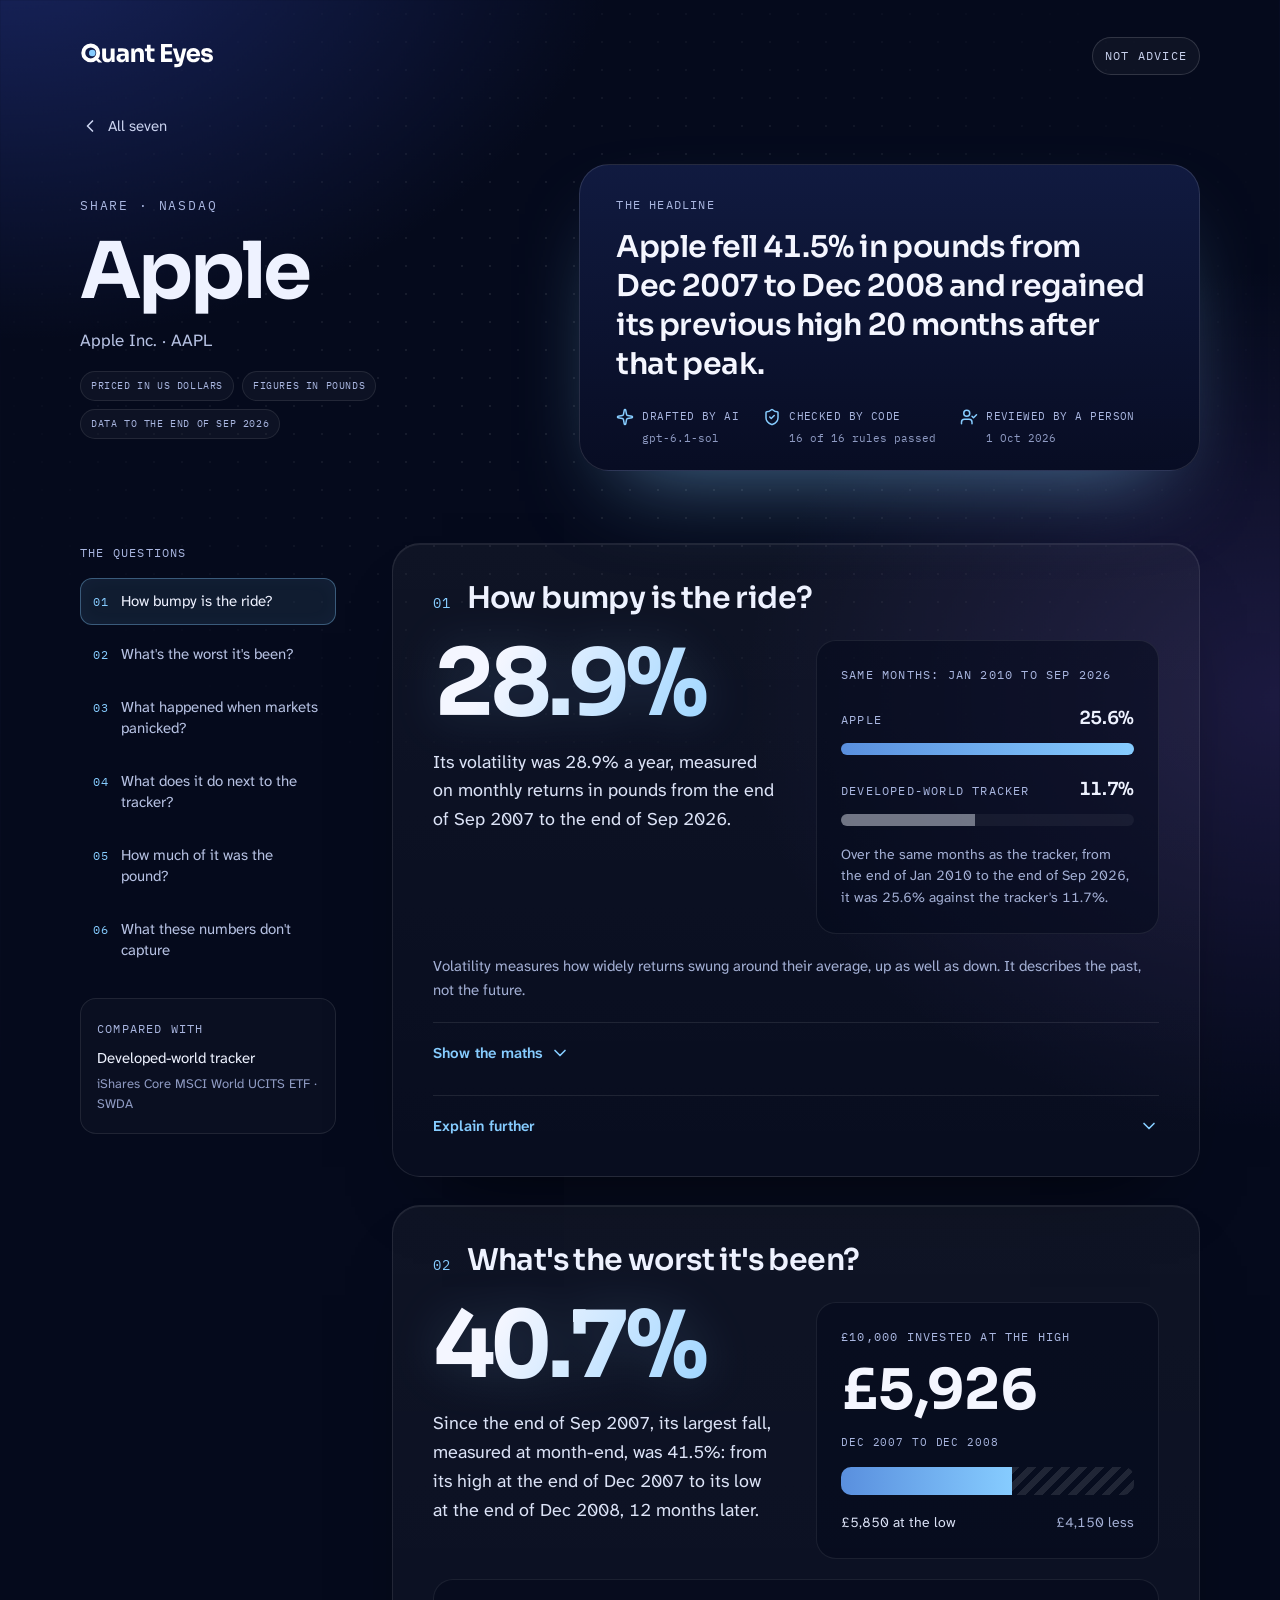
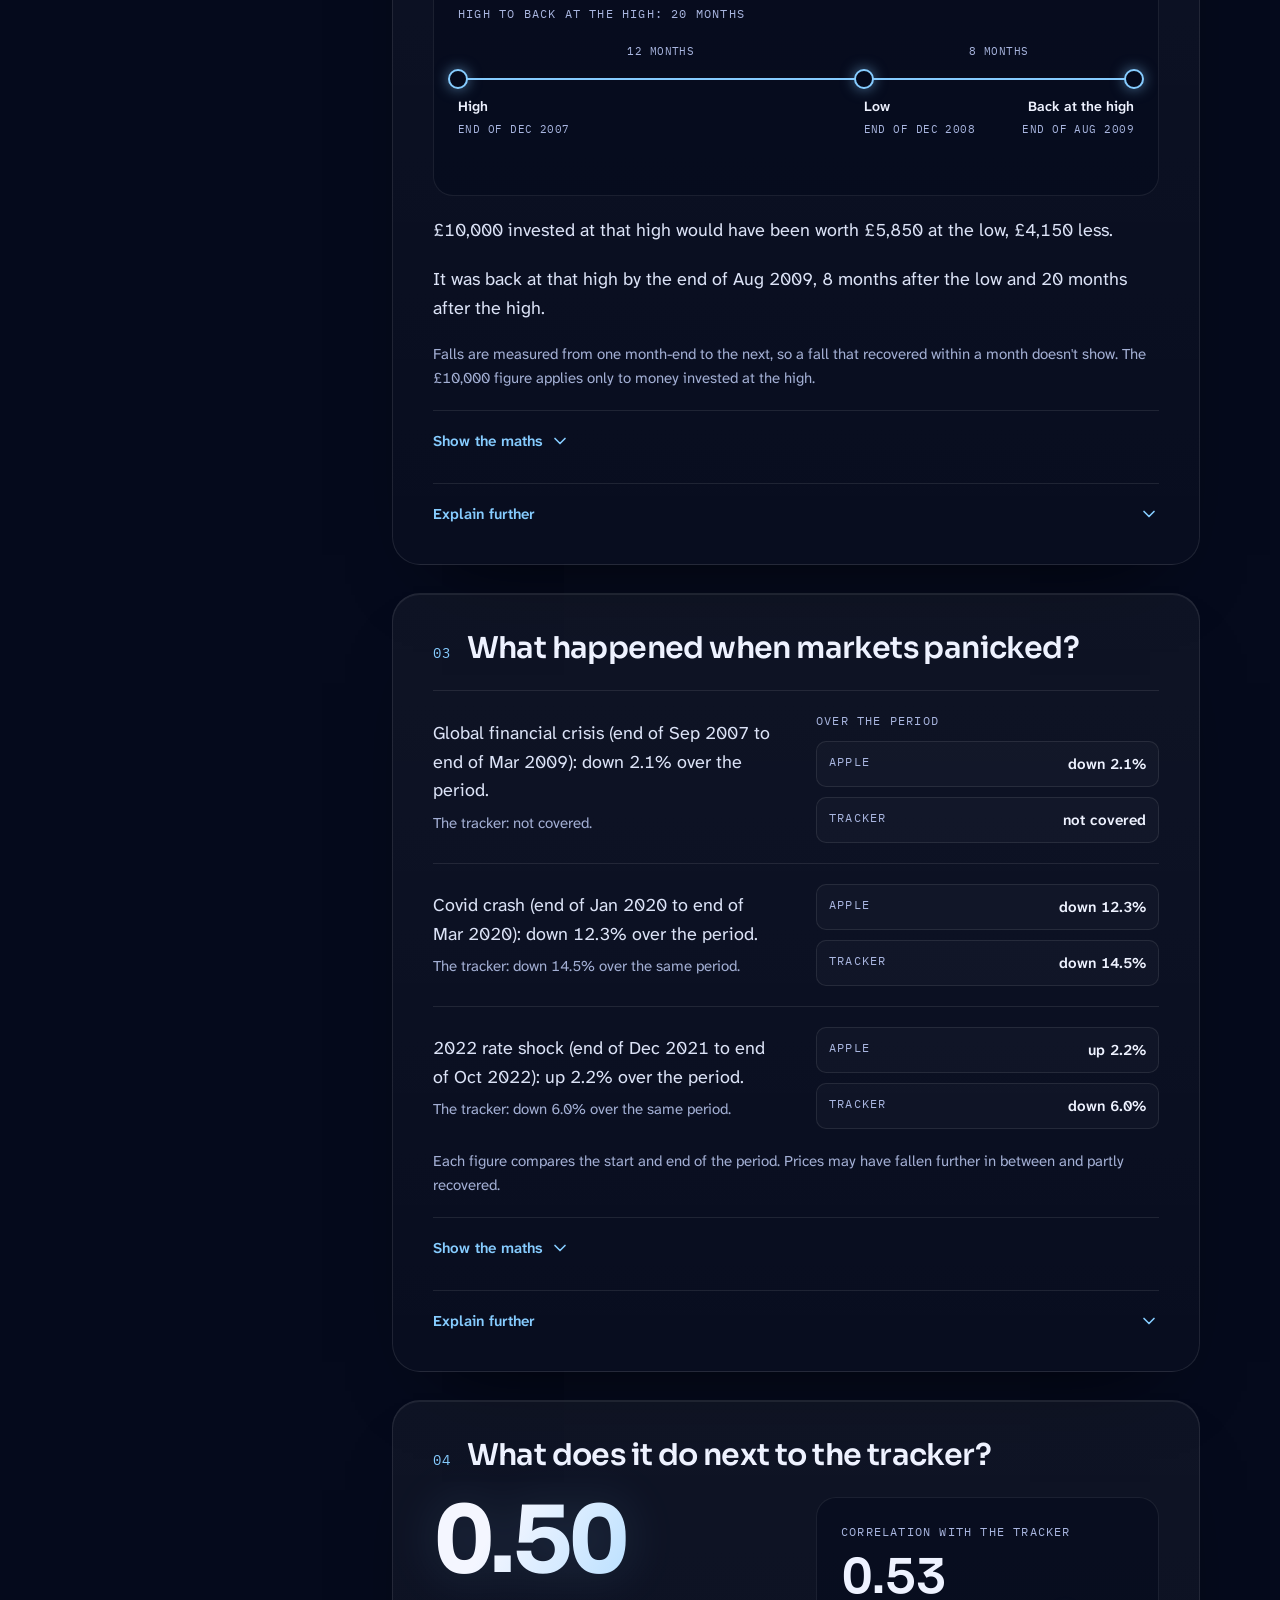
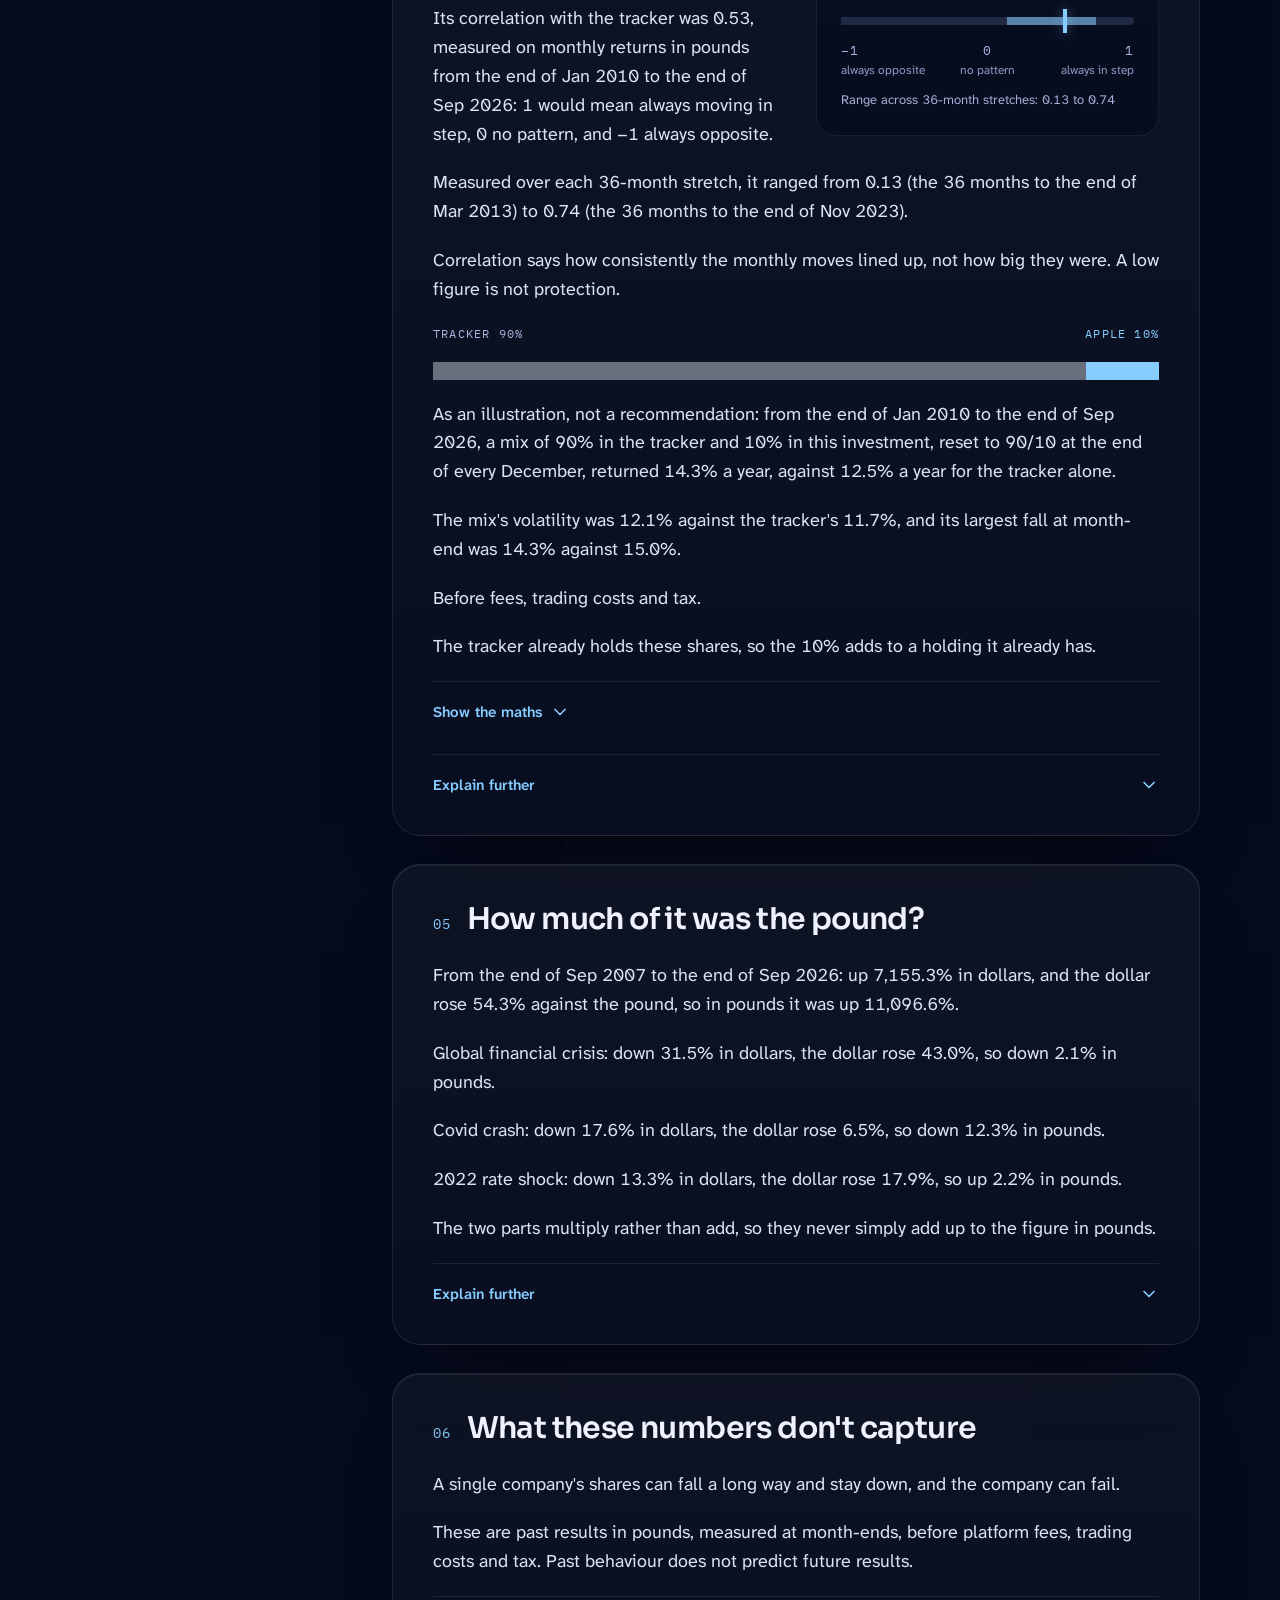
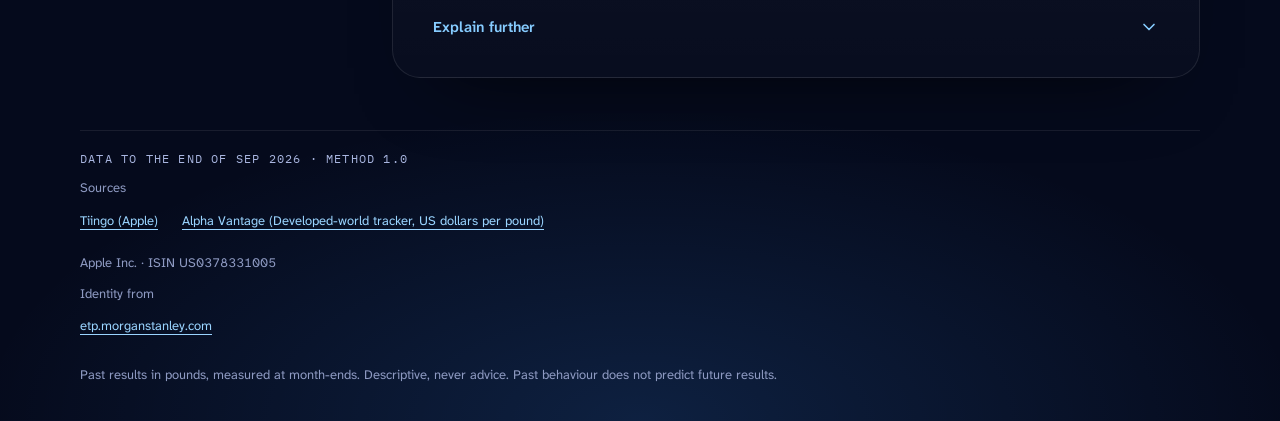
==== commit 9bc96967: "Task 11a: Explain further on every card (everyday line and panels from fixed templates, METHODOLOGY " ====
--- a/site/aapl/index.html
+++ b/site/aapl/index.html
@@ -153,6 +153,42 @@
 <p data-qx="maths-note" data-qx-key="bumpy">Periods run from month-end to month-end. Each figure is rounded once, from the unrounded calculation.</p>
 <p data-qx="maths-sources" data-qx-key="bumpy">Sources: Tiingo (Apple); Alpha Vantage (Developed-world tracker, US dollars per pound). Method 1.0.</p>
 </details>
+<details data-layout="guided">
+<summary>
+<span data-qx="more-open" data-qx-key="bumpy">Explain further</span>
+</summary>
+<div data-layout="guided-everyday">
+<p data-qx="everyday-label" data-qx-key="bumpy">In everyday terms</p>
+<p data-qx="everyday" data-qx-key="bumpy">Two roads to the same town, one flat, one hilly. Volatility measures the hills, not where the road ends up.</p>
+</div>
+<div data-layout="guided-panels">
+<div data-layout="guided-panel">
+<p data-qx="more-number" data-qx-key="bumpy.1">01</p>
+<h3 data-qx="more-title" data-qx-key="bumpy.1">What goes in</h3>
+<p data-qx="more-text" data-qx-key="bumpy.1">One number for each month: how much a holding changed in pounds from one month-end to the next, with any income added back, from the end of Sep 2007 to the end of Sep 2026.</p>
+</div>
+<div data-layout="guided-panel">
+<p data-qx="more-number" data-qx-key="bumpy.2">02</p>
+<h3 data-qx="more-title" data-qx-key="bumpy.2">How spread out they were</h3>
+<p data-qx="more-text" data-qx-key="bumpy.2">Volatility measures how far those monthly changes typically sat from their average, rises and falls alike. Bigger swings either way give a higher figure.</p>
+</div>
+<div data-layout="guided-panel">
+<p data-qx="more-number" data-qx-key="bumpy.3">03</p>
+<h3 data-qx="more-title" data-qx-key="bumpy.3">Why &quot;a year&quot;</h3>
+<p data-qx="more-text" data-qx-key="bumpy.3">The monthly spread is scaled to a yearly figure by multiplying it by the square root of 12. It is the usual convention, so investments can be compared on the same footing.</p>
+</div>
+<div data-layout="guided-panel">
+<p data-qx="more-number" data-qx-key="bumpy.4">04</p>
+<h3 data-qx="more-title" data-qx-key="bumpy.4">Next to the tracker</h3>
+<p data-qx="more-text" data-qx-key="bumpy.4">Over the months both cover, from the end of Jan 2010 to the end of Sep 2026: 25.6%, against 11.7% for the developed-world tracker.</p>
+</div>
+<div data-layout="guided-panel">
+<p data-qx="more-number" data-qx-key="bumpy.5">05</p>
+<h3 data-qx="more-title" data-qx-key="bumpy.5">What it can&#x27;t tell you</h3>
+<p data-qx="more-text" data-qx-key="bumpy.5">It treats a rise and a fall of the same size alike, and it says nothing about next month. A calm stretch can end suddenly.</p>
+</div>
+</div>
+</details>
 </section>
 <section id="worst">
 <div data-layout="card-heading">
@@ -251,6 +287,37 @@
 <p data-qx="maths-note" data-qx-key="worst">Periods run from month-end to month-end. Each figure is rounded once, from the unrounded calculation.</p>
 <p data-qx="maths-sources" data-qx-key="worst">Sources: Tiingo (Apple); Alpha Vantage (US dollars per pound). Method 1.0.</p>
 </details>
+<details data-layout="guided">
+<summary>
+<span data-qx="more-open" data-qx-key="worst">Explain further</span>
+</summary>
+<div data-layout="guided-everyday">
+<p data-qx="everyday-label" data-qx-key="worst">In everyday terms</p>
+<p data-qx="everyday" data-qx-key="worst">The deepest dip on a walk, measured from the highest point you&#x27;d reached so far.</p>
+</div>
+<div data-layout="guided-panels">
+<div data-layout="guided-panel">
+<p data-qx="more-number" data-qx-key="worst.1">01</p>
+<h3 data-qx="more-title" data-qx-key="worst.1">From high to low</h3>
+<p data-qx="more-text" data-qx-key="worst.1">12 months, from the end of Dec 2007 to the end of Dec 2008.</p>
+</div>
+<div data-layout="guided-panel">
+<p data-qx="more-number" data-qx-key="worst.2">02</p>
+<h3 data-qx="more-title" data-qx-key="worst.2">In money</h3>
+<p data-qx="more-text" data-qx-key="worst.2">£10,000 invested at that high would have been worth £5,850 at the low, £4,150 less. That applies only to money put in at the high.</p>
+</div>
+<div data-layout="guided-panel">
+<p data-qx="more-number" data-qx-key="worst.3">03</p>
+<h3 data-qx="more-title" data-qx-key="worst.3">Getting back</h3>
+<p data-qx="more-text" data-qx-key="worst.3">It was back at that high by the end of Aug 2009: 8 months after the low, 20 months after the high.</p>
+</div>
+<div data-layout="guided-panel">
+<p data-qx="more-number" data-qx-key="worst.4">04</p>
+<h3 data-qx="more-title" data-qx-key="worst.4">What month-ends hide</h3>
+<p data-qx="more-text" data-qx-key="worst.4">A fall that recovered within the same month doesn&#x27;t show, so the worst moment may have been deeper.</p>
+</div>
+</div>
+</details>
 </section>
 <section id="panic">
 <div data-layout="card-heading">
@@ -315,6 +382,32 @@
 <p data-qx="maths-method" data-qx-key="panic">Each window runs from the month-end before it starts to the month-end it finishes: the 2022 rate shock runs from the end of Dec 2021 to the end of Oct 2022. The figure is the change between those two month-ends, not the largest fall inside the window. A window is shown only if the data covers both month-ends; it is never shortened to fit.</p>
 <p data-qx="maths-note" data-qx-key="panic">Periods run from month-end to month-end. Each figure is rounded once, from the unrounded calculation.</p>
 <p data-qx="maths-sources" data-qx-key="panic">Sources: Tiingo (Apple); Alpha Vantage (Developed-world tracker, US dollars per pound). Method 1.0.</p>
+</details>
+<details data-layout="guided">
+<summary>
+<span data-qx="more-open" data-qx-key="panic">Explain further</span>
+</summary>
+<div data-layout="guided-everyday">
+<p data-qx="everyday-label" data-qx-key="panic">In everyday terms</p>
+<p data-qx="everyday" data-qx-key="panic">Three storms, and how it came out of each one, start to finish.</p>
+</div>
+<div data-layout="guided-panels">
+<div data-layout="guided-panel">
+<p data-qx="more-number" data-qx-key="panic.1">01</p>
+<h3 data-qx="more-title" data-qx-key="panic.1">Three named periods</h3>
+<p data-qx="more-text" data-qx-key="panic.1">Global financial crisis: down 2.1%. Covid crash: down 12.3%. 2022 rate shock: up 2.2%. In pounds, from the start to the end of each period.</p>
+</div>
+<div data-layout="guided-panel">
+<p data-qx="more-number" data-qx-key="panic.2">02</p>
+<h3 data-qx="more-title" data-qx-key="panic.2">Why the dollar matters here</h3>
+<p data-qx="more-text" data-qx-key="panic.2">Over the global financial crisis it was down 31.5% in dollars, and the dollar rose 43.0% against the pound, so in pounds it was down 2.1%. Step 5 shows how the two parts combine.</p>
+</div>
+<div data-layout="guided-panel">
+<p data-qx="more-number" data-qx-key="panic.3">03</p>
+<h3 data-qx="more-title" data-qx-key="panic.3">What start-to-end hides</h3>
+<p data-qx="more-text" data-qx-key="panic.3">Prices may have fallen further in between and partly recovered before the period ended.</p>
+</div>
+</div>
 </details>
 </section>
 <section id="next">
@@ -375,6 +468,42 @@
 <p data-qx="maths-note" data-qx-key="next">Periods run from month-end to month-end. Each figure is rounded once, from the unrounded calculation.</p>
 <p data-qx="maths-sources" data-qx-key="next">Sources: Tiingo (Apple); Alpha Vantage (Developed-world tracker, US dollars per pound). Method 1.0.</p>
 </details>
+<details data-layout="guided">
+<summary>
+<span data-qx="more-open" data-qx-key="next">Explain further</span>
+</summary>
+<div data-layout="guided-everyday">
+<p data-qx="everyday-label" data-qx-key="next">In everyday terms</p>
+<p data-qx="everyday" data-qx-key="next">Two friends&#x27; moods: near 1, when one is up the other usually is too; near 0, one&#x27;s mood tells you nothing about the other&#x27;s.</p>
+</div>
+<div data-layout="guided-panels">
+<div data-layout="guided-panel">
+<p data-qx="more-number" data-qx-key="next.1">01</p>
+<h3 data-qx="more-title" data-qx-key="next.1">What the number means</h3>
+<p data-qx="more-text" data-qx-key="next.1">1 would mean always moving in step, 0 no pattern, and −1 always opposite. It measures how consistently the monthly moves lined up, not how big they were.</p>
+</div>
+<div data-layout="guided-panel">
+<p data-qx="more-number" data-qx-key="next.2">02</p>
+<h3 data-qx="more-title" data-qx-key="next.2">It moves around</h3>
+<p data-qx="more-text" data-qx-key="next.2">Over each 36-month stretch it ranged from 0.13 (the 36 months to the end of Mar 2013) to 0.74 (to the end of Nov 2023).</p>
+</div>
+<div data-layout="guided-panel">
+<p data-qx="more-number" data-qx-key="next.3">03</p>
+<h3 data-qx="more-title" data-qx-key="next.3">A 90/10 illustration</h3>
+<p data-qx="more-text" data-qx-key="next.3">90% in the tracker and 10% in this investment, reset every December: 14.3% a year against 12.5% for the tracker alone, with volatility of 12.1% against 11.7%. An illustration, not a recommendation, before fees, trading costs and tax.</p>
+</div>
+<div data-layout="guided-panel">
+<p data-qx="more-number" data-qx-key="next.4">04</p>
+<h3 data-qx="more-title" data-qx-key="next.4">Not protection</h3>
+<p data-qx="more-text" data-qx-key="next.4">A low figure does not mean it protects a portfolio: correlation says nothing about how big the moves were.</p>
+</div>
+<div data-layout="guided-panel">
+<p data-qx="more-number" data-qx-key="next.5">05</p>
+<h3 data-qx="more-title" data-qx-key="next.5">You may already hold it</h3>
+<p data-qx="more-text" data-qx-key="next.5">The tracker already holds these shares, so the 10% adds to a holding it already has.</p>
+</div>
+</div>
+</details>
 </div>
 </section>
 <section id="pound">
@@ -391,6 +520,32 @@
 <p data-qx="sentence" data-qx-key="pound.2">Covid crash: down 17.6% in dollars, the dollar rose 6.5%, so down 12.3% in pounds.</p>
 <p data-qx="sentence" data-qx-key="pound.3">2022 rate shock: down 13.3% in dollars, the dollar rose 17.9%, so up 2.2% in pounds.</p>
 <p data-qx="sentence" data-qx-key="pound.4">The two parts multiply rather than add, so they never simply add up to the figure in pounds.</p>
+<details data-layout="guided">
+<summary>
+<span data-qx="more-open" data-qx-key="pound">Explain further</span>
+</summary>
+<div data-layout="guided-everyday">
+<p data-qx="everyday-label" data-qx-key="pound">In everyday terms</p>
+<p data-qx="everyday" data-qx-key="pound">Buying something abroad: the price can change, and so can the exchange rate. You feel both.</p>
+</div>
+<div data-layout="guided-panels">
+<div data-layout="guided-panel">
+<p data-qx="more-number" data-qx-key="pound.1">01</p>
+<h3 data-qx="more-title" data-qx-key="pound.1">Two parts</h3>
+<p data-qx="more-text" data-qx-key="pound.1">What it did in dollars, and what the dollar did against the pound. A UK holder gets both.</p>
+</div>
+<div data-layout="guided-panel">
+<p data-qx="more-number" data-qx-key="pound.2">02</p>
+<h3 data-qx="more-title" data-qx-key="pound.2">How they combine</h3>
+<p data-qx="more-text" data-qx-key="pound.2">Over the whole period: up 7,155.3% in dollars, the dollar rose 54.3% against the pound, so up 11,096.6% in pounds. The two parts multiply rather than add, so they never simply add up.</p>
+</div>
+<div data-layout="guided-panel">
+<p data-qx="more-number" data-qx-key="pound.3">03</p>
+<h3 data-qx="more-title" data-qx-key="pound.3">It cuts both ways</h3>
+<p data-qx="more-text" data-qx-key="pound.3">When the pound rises against the dollar, a dollar holding loses some of its gain for a UK holder.</p>
+</div>
+</div>
+</details>
 </div>
 </section>
 <section id="limits">
@@ -400,6 +555,27 @@
 </div>
 <p data-qx="sentence" data-qx-key="limits.0">A single company&#x27;s shares can fall a long way and stay down, and the company can fail.</p>
 <p data-qx="sentence" data-qx-key="limits.1">These are past results in pounds, measured at month-ends, before platform fees, trading costs and tax. Past behaviour does not predict future results.</p>
+<details data-layout="guided">
+<summary>
+<span data-qx="more-open" data-qx-key="limits">Explain further</span>
+</summary>
+<div data-layout="guided-everyday">
+<p data-qx="everyday-label" data-qx-key="limits">In everyday terms</p>
+<p data-qx="everyday" data-qx-key="limits">A rear-view mirror: it shows clearly where you&#x27;ve been, not what&#x27;s round the next bend.</p>
+</div>
+<div data-layout="guided-panels">
+<div data-layout="guided-panel">
+<p data-qx="more-number" data-qx-key="limits.1">01</p>
+<h3 data-qx="more-title" data-qx-key="limits.1">The basis</h3>
+<p data-qx="more-text" data-qx-key="limits.1">Past results in pounds, measured at month-ends, before platform fees, trading costs and tax.</p>
+</div>
+<div data-layout="guided-panel">
+<p data-qx="more-number" data-qx-key="limits.2">02</p>
+<h3 data-qx="more-title" data-qx-key="limits.2">Not a forecast</h3>
+<p data-qx="more-text" data-qx-key="limits.2">Past behaviour does not predict future results. Nothing here says what to do.</p>
+</div>
+</div>
+</details>
 </section>
 </div>
 </div>
--- a/site/assets/site.css
+++ b/site/assets/site.css
@@ -103,8 +103,8 @@
 [hidden] { display: none !important; }
 [data-layout] { min-width: 0; }
 [data-qx] { overflow-wrap: anywhere; }
-[data-qx="site-name"], [data-qx="hero"], [data-qx="asset-label"], [data-qx="card-title"], [data-qx="headline"], [data-qx="figure"], [data-qx="scale-value"], [data-qx="bar-value"], [data-qx="tile-label"], [data-qx="slide-label"] { font-family: var(--qx-display); font-weight: 600; letter-spacing: -0.02em; }
-[data-qx="kicker"], [data-qx="tag"], [data-qx="section-label"], [data-qx="chain"], [data-qx="card-number"], [data-qx="maths-head"], [data-qx="footer-data"], [data-qx="not-advice"], [data-qx="rail-label"], [data-qx="rail-number"], [data-qx="compared-label"], [data-qx="search-label"], [data-qx="search-count"], [data-qx="tiles-label"], [data-qx="tile-ticker"], [data-qx="slide-position"], [data-qx="slide-ticker"], [data-qx="slide-meta"], [data-qx="bars-label"], [data-qx="bar-label"], [data-qx="drain-label"], [data-qx="drain-period"], [data-qx="timeline-label"], [data-qx="segment"], [data-qx="point-date"], [data-qx="scale-label"], [data-qx="scale-mark"], [data-qx="mix-part"], [data-qx="chips-label"], [data-qx="chip-label"] {
+[data-qx="site-name"], [data-qx="hero"], [data-qx="asset-label"], [data-qx="card-title"], [data-qx="headline"], [data-qx="figure"], [data-qx="scale-value"], [data-qx="bar-value"], [data-qx="tile-label"], [data-qx="slide-label"], [data-qx="gate-title"] { font-family: var(--qx-display); font-weight: 600; letter-spacing: -0.02em; }
+[data-qx="kicker"], [data-qx="tag"], [data-qx="section-label"], [data-qx="chain"], [data-qx="card-number"], [data-qx="maths-head"], [data-qx="footer-data"], [data-qx="not-advice"], [data-qx="rail-label"], [data-qx="rail-number"], [data-qx="compared-label"], [data-qx="search-label"], [data-qx="search-count"], [data-qx="tiles-label"], [data-qx="tile-ticker"], [data-qx="slide-position"], [data-qx="slide-ticker"], [data-qx="gates-title"], [data-qx="gate-number"], [data-qx="bars-label"], [data-qx="bar-label"], [data-qx="drain-label"], [data-qx="drain-period"], [data-qx="timeline-label"], [data-qx="segment"], [data-qx="point-date"], [data-qx="scale-label"], [data-qx="scale-mark"], [data-qx="mix-part"], [data-qx="chips-label"], [data-qx="chip-label"] {
   font-family: var(--qx-mono);
   font-size: 12px;
   font-weight: 400;
@@ -118,7 +118,7 @@
 [data-qx="not-advice"] { border: 1px solid rgba(255, 255, 255, 0.14); border-radius: 999px; padding: 8px 12px; background: rgba(255, 255, 255, 0.04); color: #C9D2EE; white-space: nowrap; }
 [data-qx="back"], [data-qx="slide-open"], summary { display: flex; align-items: center; gap: 8px; min-height: 44px; text-decoration: none; }
 [data-qx="back"] { width: fit-content; font-size: 15px; margin-block: 20px 16px; color: #C9D2EE; }
-[data-qx="back"]::before, [data-qx="slide-open"]::after, [data-layout="tile-grid"] > a::after, [data-layout="search-field"]::before, [data-qx="not-covered-title"]::before, [data-qx="chain"]::before, [data-qx="pause"]::before, [data-qx="play"]::before, summary::after {
+[data-qx="back"]::before, [data-qx="slide-open"]::after, [data-layout="tile-grid"] > a::after, [data-layout="search-field"]::before, [data-qx="not-covered-title"]::before, [data-qx="chain"]::before, [data-qx="audit-drafted"]::before, [data-qx="audit-checked"]::before, [data-qx="audit-reviewed"]::before, [data-qx="pause"]::before, [data-qx="play"]::before, summary::after {
   content: "";
   display: inline-block;
   flex: 0 0 auto;
@@ -136,9 +136,9 @@
 [data-qx="slide-open"]::after, [data-layout="tile-grid"] > a::after { -webkit-mask-image: url("icons/arrow-right.svg"); mask-image: url("icons/arrow-right.svg"); }
 [data-layout="search-field"]::before { -webkit-mask-image: url("icons/search.svg"); mask-image: url("icons/search.svg"); }
 [data-qx="not-covered-title"]::before { -webkit-mask-image: url("icons/circle-alert.svg"); mask-image: url("icons/circle-alert.svg"); }
-[data-qx="chain"][data-qx-key="drafted"]::before { -webkit-mask-image: url("icons/sparkle.svg"); mask-image: url("icons/sparkle.svg"); }
-[data-qx="chain"][data-qx-key="checked"]::before { -webkit-mask-image: url("icons/shield-check.svg"); mask-image: url("icons/shield-check.svg"); }
-[data-qx="chain"][data-qx-key="reviewed"]::before { -webkit-mask-image: url("icons/user-check.svg"); mask-image: url("icons/user-check.svg"); }
+[data-qx="chain"][data-qx-key="drafted"]::before, [data-qx="audit-drafted"]::before { -webkit-mask-image: url("icons/sparkle.svg"); mask-image: url("icons/sparkle.svg"); }
+[data-qx="chain"][data-qx-key="checked"]::before, [data-qx="audit-checked"]::before { -webkit-mask-image: url("icons/shield-check.svg"); mask-image: url("icons/shield-check.svg"); }
+[data-qx="chain"][data-qx-key="reviewed"]::before, [data-qx="audit-reviewed"]::before { -webkit-mask-image: url("icons/user-check.svg"); mask-image: url("icons/user-check.svg"); }
 [data-qx="pause"]::before { -webkit-mask-image: url("icons/pause.svg"); mask-image: url("icons/pause.svg"); }
 [data-qx="play"]::before { -webkit-mask-image: url("icons/play.svg"); mask-image: url("icons/play.svg"); }
 [data-qx="pause"], [data-qx="play"] { display: inline-flex; align-items: center; gap: 8px; }
@@ -146,7 +146,7 @@
 summary::after { -webkit-mask-image: url("icons/chevron-down.svg"); mask-image: url("icons/chevron-down.svg"); }
 
 /* Landing: the whole static headline list remains in document order. */
-main[data-layout="landing"] { padding-top: 60px; display: grid; grid-template-columns: minmax(0, 31fr) minmax(0, 27fr); gap: 52px 56px; align-items: start; }
+main[data-layout="landing"] { padding-top: 60px; display: grid; grid-template-columns: minmax(0, 1fr) minmax(0, 1.3fr); gap: 44px; align-items: start; }
 [data-layout="landing-intro"] { display: flex; flex-direction: column; gap: 24px; }
 [data-qx="kicker"] { font-size: 13px; letter-spacing: 0.14em; }
 [data-layout="landing-intro"] > [data-qx="kicker"] { display: flex; align-items: center; gap: 10px; }
@@ -162,21 +162,37 @@
 [data-qx="slide-ticker"] { color: var(--qx-muted); margin-top: 4px; }
 [data-layout="slide-heading"] { display: flex; align-items: baseline; flex-wrap: wrap; gap: 8px 12px; }
 [data-layout="slide-heading"] > [data-qx="slide-position"] { flex-basis: 100%; margin-bottom: 4px; }
-[data-qx="slide-meta"] { color: var(--qx-muted); letter-spacing: 0.04em; text-transform: none; }
+[data-layout="audit"] { display: flex; flex-wrap: wrap; align-items: center; gap: 8px; min-height: 48px; padding: 10px 14px; border-radius: 14px; border: 1px solid rgba(134, 204, 255, 0.30); background: rgba(134, 204, 255, 0.07); color: #DCE3F7; font-size: 14px; font-weight: 600; line-height: 1.5; }
+[data-layout="audit"] > p { display: flex; align-items: center; gap: 6px; white-space: nowrap; }
+[data-layout="audit"] > p::before { width: 18px; height: 18px; color: var(--qx-accent); }
+[data-layout="audit"] > p:not([data-qx="audit-reviewed"])::after { content: ""; flex: 0 0 14px; width: 14px; height: 10px; margin-left: 2px; background: #6F7BA6; clip-path: polygon(0 40%, 72% 40%, 44% 0, 60% 0, 100% 50%, 60% 100%, 44% 100%, 72% 60%, 0 60%); }
+[data-layout="audit"][data-trail] { width: 100%; text-align: left; cursor: pointer; }
+[data-qx="audit-open"], [data-qx="gate-open"] { display: inline-flex; align-items: center; gap: 8px; color: var(--qx-accent); font: 500 11px / 1.6 var(--qx-mono); letter-spacing: 0.08em; text-transform: uppercase; }
+[data-qx="audit-open"] { margin-left: auto; }
+[data-qx="audit-open"]::after { content: ""; flex: 0 0 16px; width: 16px; height: 16px; background-color: currentColor; -webkit-mask: url("icons/arrow-right.svg") center / contain no-repeat; mask: url("icons/arrow-right.svg") center / contain no-repeat; }
+[data-layout="gate"] > [data-trail] { display: block; margin-top: 12px; padding: 0; border: 0; border-radius: 4px; background: transparent; text-align: left; }
 [data-qx="slide-open"] { margin-top: 16px; width: fit-content; padding: 6px 16px; border-radius: 12px; background: var(--qx-accent); color: var(--qx-ground); font-size: 15px; font-weight: 600; }
 [data-layout="chain"] { display: flex; flex-wrap: wrap; gap: 16px 24px; }
 [data-qx="chain"] { display: flex; gap: 8px; align-items: center; font-size: 11px; letter-spacing: 0.04em; }
 [data-qx="chain"]::before { color: var(--qx-accent); width: 18px; height: 18px; }
 [data-qx="chain-detail"] { margin-top: 4px; padding-left: 26px; color: var(--qx-muted); font-family: var(--qx-mono); font-size: 11px; }
-[data-layout="headlines"] > [data-qx="chain"], [data-layout="headlines"] > [data-layout="chain"] { margin-top: 16px; }
-[data-layout="tiles"], [data-qx="strip"] { grid-column: 1 / -1; }
+[data-layout="gates"], [data-layout="tiles"] { grid-column: 1 / -1; }
+[data-qx="gates-title"] { margin-bottom: 16px; font-weight: 500; letter-spacing: 0.14em; }
+[data-layout="gates-grid"] { display: grid; grid-template-columns: minmax(0, 1fr) minmax(0, 1fr) minmax(0, 1.25fr); gap: 14px; }
+[data-layout="gate"] { padding: 20px 22px; border-radius: 20px; border: 1px solid rgba(255, 255, 255, 0.12); background: rgba(255, 255, 255, 0.035); }
+[data-layout="gate-heading"] { display: flex; align-items: baseline; gap: 10px; margin-bottom: 12px; }
+[data-qx="gate-number"] { flex-shrink: 0; color: var(--qx-accent); }
+[data-qx="gate-title"] { font-size: 19px; line-height: 1.35; }
+[data-qx="gate-text"] { color: var(--qx-secondary); font-size: 15px; line-height: 1.5; }
+[data-layout="gate"][data-gate="03"] { border-color: rgba(134, 204, 255, 0.35); background: linear-gradient(160deg, rgba(134, 204, 255, 0.12), rgba(134, 204, 255, 0.03)); }
+[data-layout="gate"][data-gate="03"] [data-qx="gate-text"] { color: #DCE3F7; }
+[data-layout="gate"][data-gate="03"] strong { color: #FFFFFF; }
 [data-qx="tiles-label"] { margin-bottom: 16px; }
 [data-layout="tile-grid"] { display: grid; grid-template-columns: repeat(7, minmax(0, 1fr)); gap: 14px; }
 [data-layout="tile-grid"] > a { position: relative; min-width: 0; min-height: 128px; padding: 16px 16px 18px; border: 1px solid rgba(255, 255, 255, 0.10); border-radius: 20px; background: linear-gradient(180deg, rgba(255, 255, 255, 0.045), rgba(255, 255, 255, 0.015)); display: flex; flex-direction: column; gap: 18px; justify-content: space-between; color: var(--qx-text); text-decoration: none; }
 [data-layout="tile-grid"] > a::after { position: absolute; top: 17px; right: 14px; width: 16px; height: 16px; color: var(--qx-muted); }
 [data-qx="tile-ticker"] { padding-right: 16px; color: var(--qx-accent); letter-spacing: 0.08em; }
 [data-qx="tile-label"] { font-size: 17px; line-height: 1.25; }
-[data-qx="strip"] { color: var(--qx-muted); font-size: 14px; }
 [data-layout="search"] { margin-top: 8px; }
 [data-layout="search-field"] { margin-top: 10px; display: flex; gap: 14px; align-items: center; min-height: 64px; padding: 0 18px; border-radius: 18px; border: 1px solid rgba(255, 255, 255, 0.16); background: rgba(10, 18, 48, 0.72); }
 [data-layout="search-field"]::before { color: var(--qx-label); }
@@ -192,6 +208,37 @@
 [data-qx="not-covered-title"] { font: 600 26px / 1.3 var(--qx-display); }
 [data-qx="not-covered-title"]::before { display: block; margin-bottom: 16px; color: var(--qx-accent); width: 28px; height: 28px; }
 [data-qx="not-covered-text"] { margin-top: 12px; color: var(--qx-secondary); font-size: 15px; line-height: 1.55; }
+
+/* Audit trails keep their complete checked text in an independently scrolling panel. */
+html.qx-trail-open { overflow: hidden; }
+body > div:has(> [role="dialog"][id^="trail-"]) { position: fixed; z-index: 1000; inset: 0; overflow: hidden; background: rgba(3, 6, 18, 0.72); }
+[role="dialog"][id^="trail-"] { position: fixed; inset: 0 0 0 auto; display: grid; grid-template-columns: repeat(2, minmax(0, 1fr)); align-content: start; column-gap: 16px; width: min(520px, 100vw); height: 100%; padding: 28px 28px 40px; overflow-y: auto; overscroll-behavior: contain; background: #0B1230; border-left: 1px solid rgba(255, 255, 255, 0.10); box-shadow: 0 40px 90px -40px var(--qx-glow); counter-reset: qx-trail-step; }
+[role="dialog"][id^="trail-"] > * { min-width: 0; grid-column: 1 / -1; }
+[data-qx="trail-label"], [data-qx="trail-status"], [data-qx="trail-earlier"], [data-qx="trail-review"], [data-qx="trail-round"] { color: var(--qx-label); font: 500 11px / 1.6 var(--qx-mono); letter-spacing: 0.08em; text-transform: uppercase; }
+[data-qx="trail-label"] { padding-right: 56px; color: var(--qx-accent); }
+[data-qx="trail-title"] { margin-top: 8px; padding-right: 48px; font: 600 24px / 1.3 var(--qx-display); letter-spacing: -0.02em; }
+[data-qx="trail-close"] { position: absolute; top: 20px; right: 20px; width: 44px; height: 44px; padding: 0; color: var(--qx-secondary); }
+[data-qx="trail-close"]::before, [data-qx="trail-close"]::after { content: ""; position: absolute; top: 20px; left: 12px; width: 18px; height: 2px; border-radius: 1px; background: currentColor; transform: rotate(45deg); }
+[data-qx="trail-close"]::after { transform: rotate(-45deg); }
+[data-qx="trail-status"] { margin-top: 28px; }
+[data-qx="trail-headline"] { margin-top: 10px; padding: 20px; border: 1px solid rgba(255, 255, 255, 0.12); border-radius: 20px; background: linear-gradient(180deg, rgba(17, 27, 66, 0.97), rgba(8, 13, 36, 0.98)); box-shadow: 0 40px 90px -40px var(--qx-glow); color: #F4F6FF; font: 600 20px / 1.4 var(--qx-display); letter-spacing: -0.02em; }
+[data-qx="trail-step"] { position: relative; margin-top: 24px; padding-left: 34px; font-size: 16px; font-weight: 600; line-height: 1.5; counter-increment: qx-trail-step; }
+[data-qx="trail-step"]::before { content: counter(qx-trail-step, decimal-leading-zero); position: absolute; left: 0; top: 2px; color: var(--qx-accent); font: 500 12px / 1.6 var(--qx-mono); }
+[data-qx="trail-step-text"] { margin-top: 8px; padding-left: 34px; color: var(--qx-secondary); font-size: 14px; line-height: 1.55; }
+[role="dialog"][id^="trail-"] > [data-qx="trail-rule"] { grid-column: auto; display: flex; align-items: flex-start; gap: 8px; margin-top: 10px; color: var(--qx-secondary); font-size: 13px; line-height: 1.5; }
+[data-qx="trail-rule"]::before { content: ""; flex: 0 0 16px; width: 16px; height: 16px; margin-top: 2px; color: var(--qx-accent); background-color: currentColor; -webkit-mask: url("icons/shield-check.svg") center / contain no-repeat; mask: url("icons/shield-check.svg") center / contain no-repeat; }
+[data-qx="trail-none"] { margin-top: 12px; color: var(--qx-secondary); font-size: 16px; }
+[data-qx="trail-earlier"] { margin-top: 32px; padding-top: 24px; border-top: 1px solid rgba(255, 255, 255, 0.10); }
+[data-qx="trail-note"] { margin-top: 8px; color: var(--qx-muted); font-size: 14px; line-height: 1.5; }
+[data-qx="trail-review"] { margin-top: 24px; }
+[data-qx="trail-round"], [data-qx="trail-draft"], [data-qx="trail-reason"], [data-qx="trail-control"] { padding-inline: 16px; border-inline: 1px solid rgba(255, 255, 255, 0.10); background: rgba(255, 255, 255, 0.035); }
+[data-qx="trail-round"] { margin-top: 12px; padding-top: 16px; border-top: 1px solid rgba(255, 255, 255, 0.10); border-radius: 14px 14px 0 0; }
+[data-qx="trail-draft"], [data-qx="trail-reason"], [data-qx="trail-control"] { padding-top: 10px; }
+[data-qx="trail-control"], [data-qx="trail-reason"]:not(:has(+ [data-qx="trail-control"])), [data-qx="trail-draft"]:not(:has(+ [data-qx="trail-reason"], + [data-qx="trail-control"])) { padding-bottom: 16px; border-bottom: 1px solid rgba(255, 255, 255, 0.10); border-radius: 0 0 14px 14px; }
+[data-qx="trail-draft"] { font-size: 16px; line-height: 1.55; }
+[data-qx="trail-round"][data-verdict="rejected"] + [data-qx="trail-draft"] { text-decoration: line-through; text-decoration-thickness: 1px; text-decoration-color: rgba(238, 242, 255, 0.45); }
+[data-qx="trail-reason"] { color: var(--qx-secondary); font-size: 14px; line-height: 1.55; }
+[data-qx="trail-control"] { color: #DCE3F7; font-size: 14px; font-weight: 600; line-height: 1.55; }
 
 /* Asset introduction, question rail and cards. */
 [data-layout="asset-intro"] { display: grid; grid-template-columns: minmax(0, 5fr) minmax(0, 7fr); gap: 56px; align-items: center; }
@@ -290,6 +337,16 @@
 details[open] [data-qx="maths-hide"][hidden] { display: inline !important; }
 details > p { margin-block: 16px; font-size: 14px; line-height: 1.55; color: var(--qx-secondary); }
 [data-qx="maths-note"], [data-qx="maths-sources"] { font-size: 13px; color: #A3AFD4; }
+/* Guided explanations use native disclosure and keep each panel in reading order. */
+[data-layout="guided"] > summary { width: 100%; min-height: 44px; justify-content: space-between; }
+[data-layout="guided-everyday"] { margin-top: 12px; padding: 14px 16px; border-radius: 14px; background: rgba(134, 204, 255, 0.07); }
+[data-qx="everyday-label"] { color: var(--qx-label); font: 400 12px / 1.6 var(--qx-mono); letter-spacing: 0.10em; text-transform: uppercase; }
+[data-qx="everyday"] { margin-top: 6px; color: #DCE3F7; font-size: 17px; font-style: normal; line-height: 1.55; }
+[data-layout="guided-panels"] { display: grid; grid-template-columns: repeat(auto-fill, minmax(240px, 1fr)); gap: 12px; margin-top: 12px; }
+[data-layout="guided-panel"] { padding: 16px 18px; border: 1px solid rgba(255, 255, 255, 0.10); border-radius: 16px; background: rgba(255, 255, 255, 0.03); }
+[data-qx="more-number"] { color: var(--qx-accent); font: 400 12px / 1.6 var(--qx-mono); }
+[data-qx="more-title"] { margin-block: 6px 8px; font: 600 17px / 1.4 var(--qx-display); letter-spacing: -0.02em; }
+[data-qx="more-text"] { color: #B6C1E2; font-size: 15px; line-height: 1.6; }
 table { width: 100%; border-collapse: collapse; table-layout: fixed; font-size: 14px; }
 th, td { padding: 11px 8px; border-bottom: 1px solid rgba(255, 255, 255, 0.06); text-align: left; vertical-align: top; font-weight: 400; overflow-wrap: anywhere; }
 th:first-child, td:first-child { padding-left: 0; width: 44%; }
@@ -320,6 +377,7 @@
 }
 @media (max-width: 1023px) {
   main[data-layout="landing"] { grid-template-columns: minmax(0, 1fr); padding-top: 40px; gap: 32px; }
+  [data-layout="gates-grid"] { grid-template-columns: minmax(0, 1fr); }
   [data-layout="landing-intro"] { max-width: 650px; }
   [data-layout="asset-intro"] { grid-template-columns: minmax(0, 1fr); gap: 28px; }
   [data-layout="asset-body"] { grid-template-columns: minmax(0, 1fr); gap: 28px; margin-top: 36px; }
@@ -331,6 +389,8 @@
   [data-layout="tile-grid"] { grid-template-columns: repeat(4, minmax(0, 1fr)); }
 }
 @media (max-width: 639px) {
+  [role="dialog"][id^="trail-"] { width: 100vw; padding: 20px; grid-template-columns: minmax(0, 1fr); }
+  [data-qx="trail-close"] { top: 12px; right: 12px; }
   body { font-size: 16px; background-image: radial-gradient(520px 420px at 0% 0%, rgba(70, 100, 255, 0.32), transparent 62%), radial-gradient(420px 380px at 100% 700px, rgba(150, 110, 255, 0.18), transparent 60%); }
   body::before { height: 620px; background-size: 24px 24px; -webkit-mask-image: radial-gradient(ellipse 80% 70% at 50% 25%, #000 20%, transparent 80%); mask-image: radial-gradient(ellipse 80% 70% at 50% 25%, #000 20%, transparent 80%); }
   body > header, main, footer { width: calc(100% - 40px); }
@@ -400,6 +460,7 @@
   [data-qx="mix-part"] { font-size: 10px; letter-spacing: 0.04em; }
   [data-layout="mix"] { padding-top: 52px; }
   summary { min-height: 48px; justify-content: space-between; width: 100%; }
+  [data-layout="guided-panels"] { grid-template-columns: minmax(0, 1fr); }
   table { font-size: 12px; }
   th, td { padding: 9px 4px; }
   [data-qx="maths-head"] { font-size: 10px; letter-spacing: 0.04em; }
@@ -440,6 +501,9 @@
 }
 @media (prefers-reduced-motion: no-preference) {
   html { scroll-behavior: smooth; }
+  html.qx-trail-open { scroll-behavior: auto; }
+  body > div:has(> [role="dialog"][id^="trail-"]):not([hidden]) { animation: qx-trail-fade 240ms ease-out 1; }
+  [role="dialog"][id^="trail-"]:not([hidden]) { animation: qx-trail-slide 240ms ease-out 1; }
   .qx-grow > [data-qx="size"] { transform-origin: left center; animation: qx-grow-x 1.2s cubic-bezier(0.2, 0.7, 0.2, 1) 1; }
   .qx-drain > [data-qx="size"] { animation: qx-drain 1.2s cubic-bezier(0.333333, 1, 0.666667, 1) 1; }
   .qx-timeline > [data-qx="size"] { transform-origin: left center; animation: qx-grow-x 0.6s ease-out 1 backwards; }
@@ -452,6 +516,8 @@
   .qx-chain > :nth-child(2) { animation-delay: 0.25s; }
   .qx-chain > :nth-child(3) { animation-delay: 0.5s; }
   @keyframes qx-grow-x { from { transform: scaleX(0); } to { transform: scaleX(1); } }
+  @keyframes qx-trail-fade { from { background-color: rgba(3, 6, 18, 0); } to { background-color: rgba(3, 6, 18, 0.72); } }
+  @keyframes qx-trail-slide { from { transform: translateX(100%); } to { transform: translateX(0); } }
   @keyframes qx-grow-y { from { transform: scaleY(0); } to { transform: scaleY(1); } }
   @keyframes qx-drain { from { width: 100%; } to { width: calc(var(--qx-size) * 100%); } }
   @keyframes qx-correlation { from { left: 50%; } to { left: calc(var(--qx-size) * 100%); } }
@@ -473,7 +539,7 @@
   @media (hover: hover) and (pointer: fine) {
     .qx-interactive { transition: transform 160ms ease, border-color 160ms ease, box-shadow 160ms ease; }
     .qx-spotlight::before { content: ""; position: absolute; z-index: -1; inset: 0; border-radius: inherit; pointer-events: none; background: radial-gradient(360px circle at var(--qx-pointer-x, 50%) var(--qx-pointer-y, 50%), rgba(134, 204, 255, 0.12), transparent 70%); opacity: 0; transition: opacity 160ms ease; }
-    .qx-interactive:hover, .qx-interactive:focus-visible, .qx-interactive:focus-within { transform: translateY(-3px); border-color: rgba(255, 255, 255, 0.30); box-shadow: 0 0 0 1px rgba(255, 255, 255, 0.05), 0 22px 60px -24px var(--qx-glow); }
+    .qx-interactive:hover, .qx-interactive:focus-visible, .qx-interactive:focus-within, [data-layout="audit"][data-trail]:hover, [data-layout="audit"][data-trail]:focus-visible { transform: translateY(-3px); border-color: rgba(255, 255, 255, 0.30); box-shadow: 0 0 0 1px rgba(255, 255, 255, 0.05), 0 22px 60px -24px var(--qx-glow); }
     .qx-spotlight:hover::before, .qx-spotlight:focus-visible::before, .qx-spotlight:focus-within::before { opacity: 1; }
   }
 }
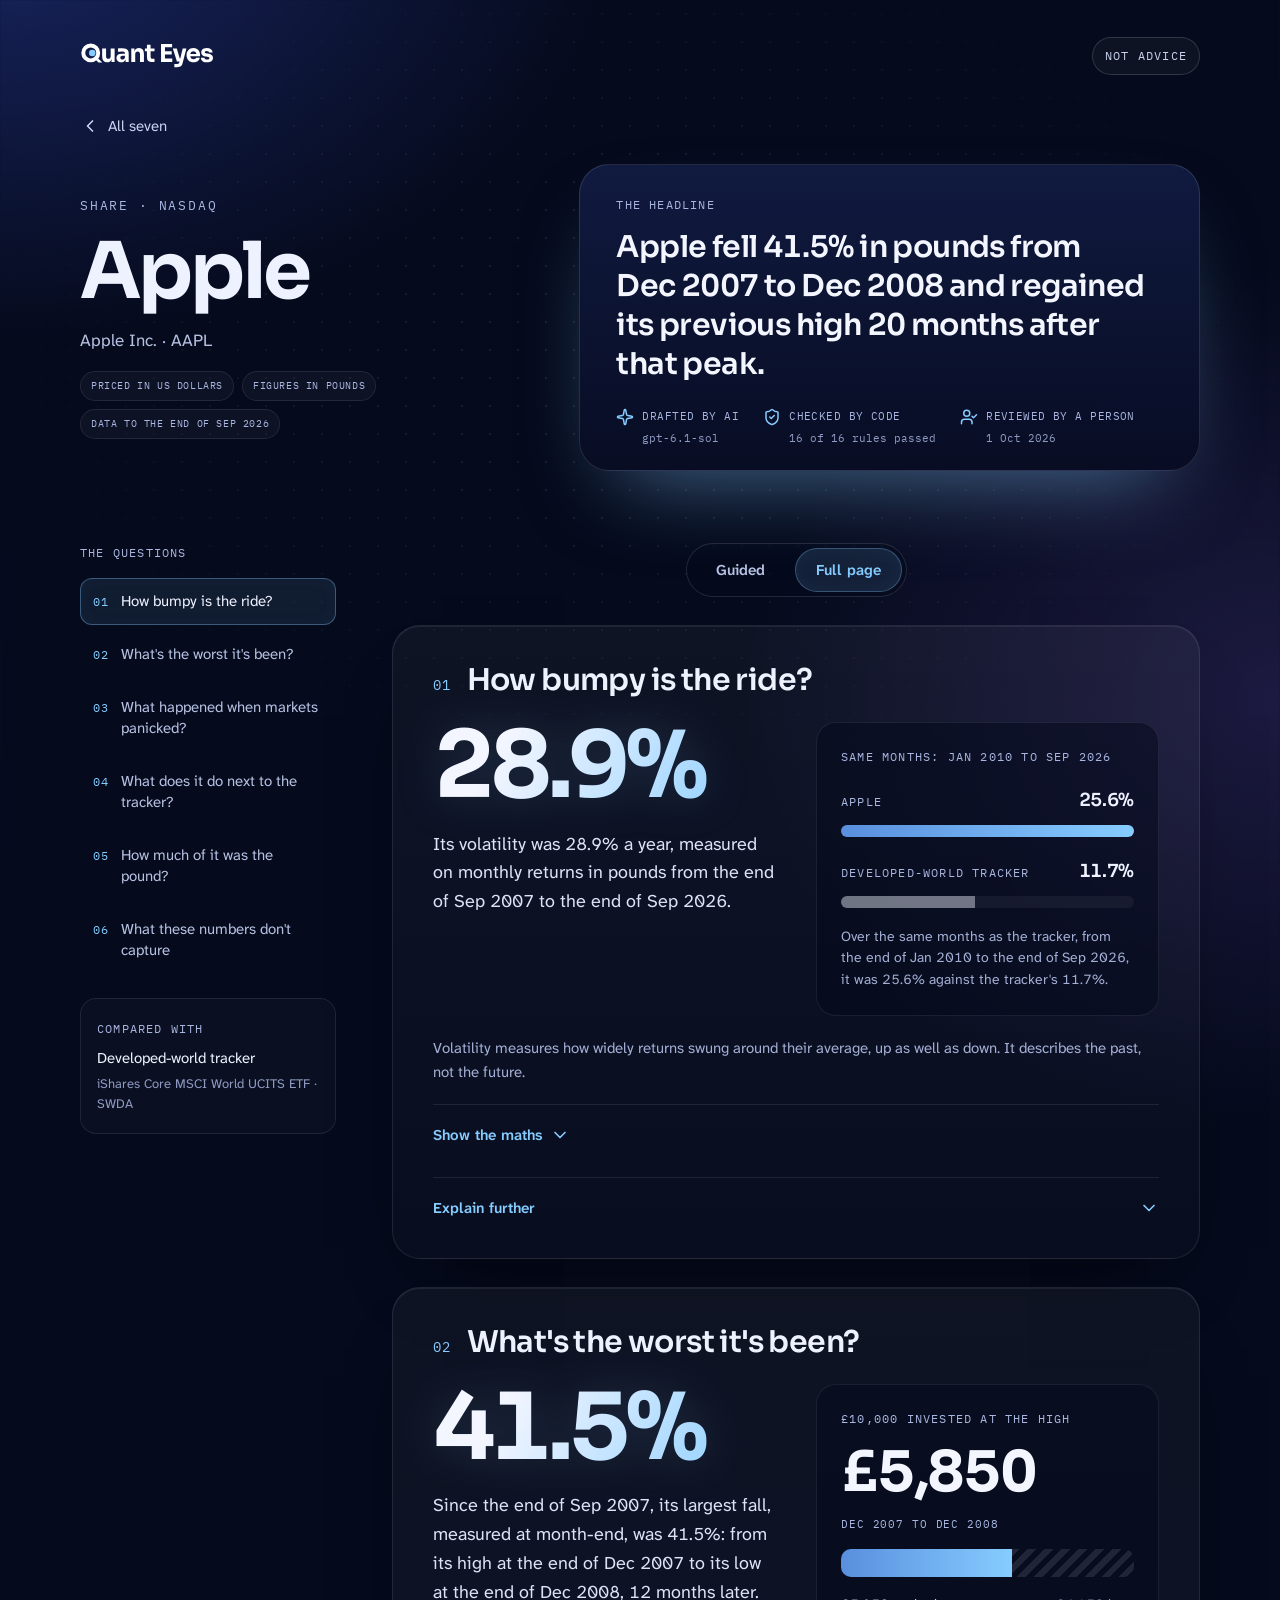
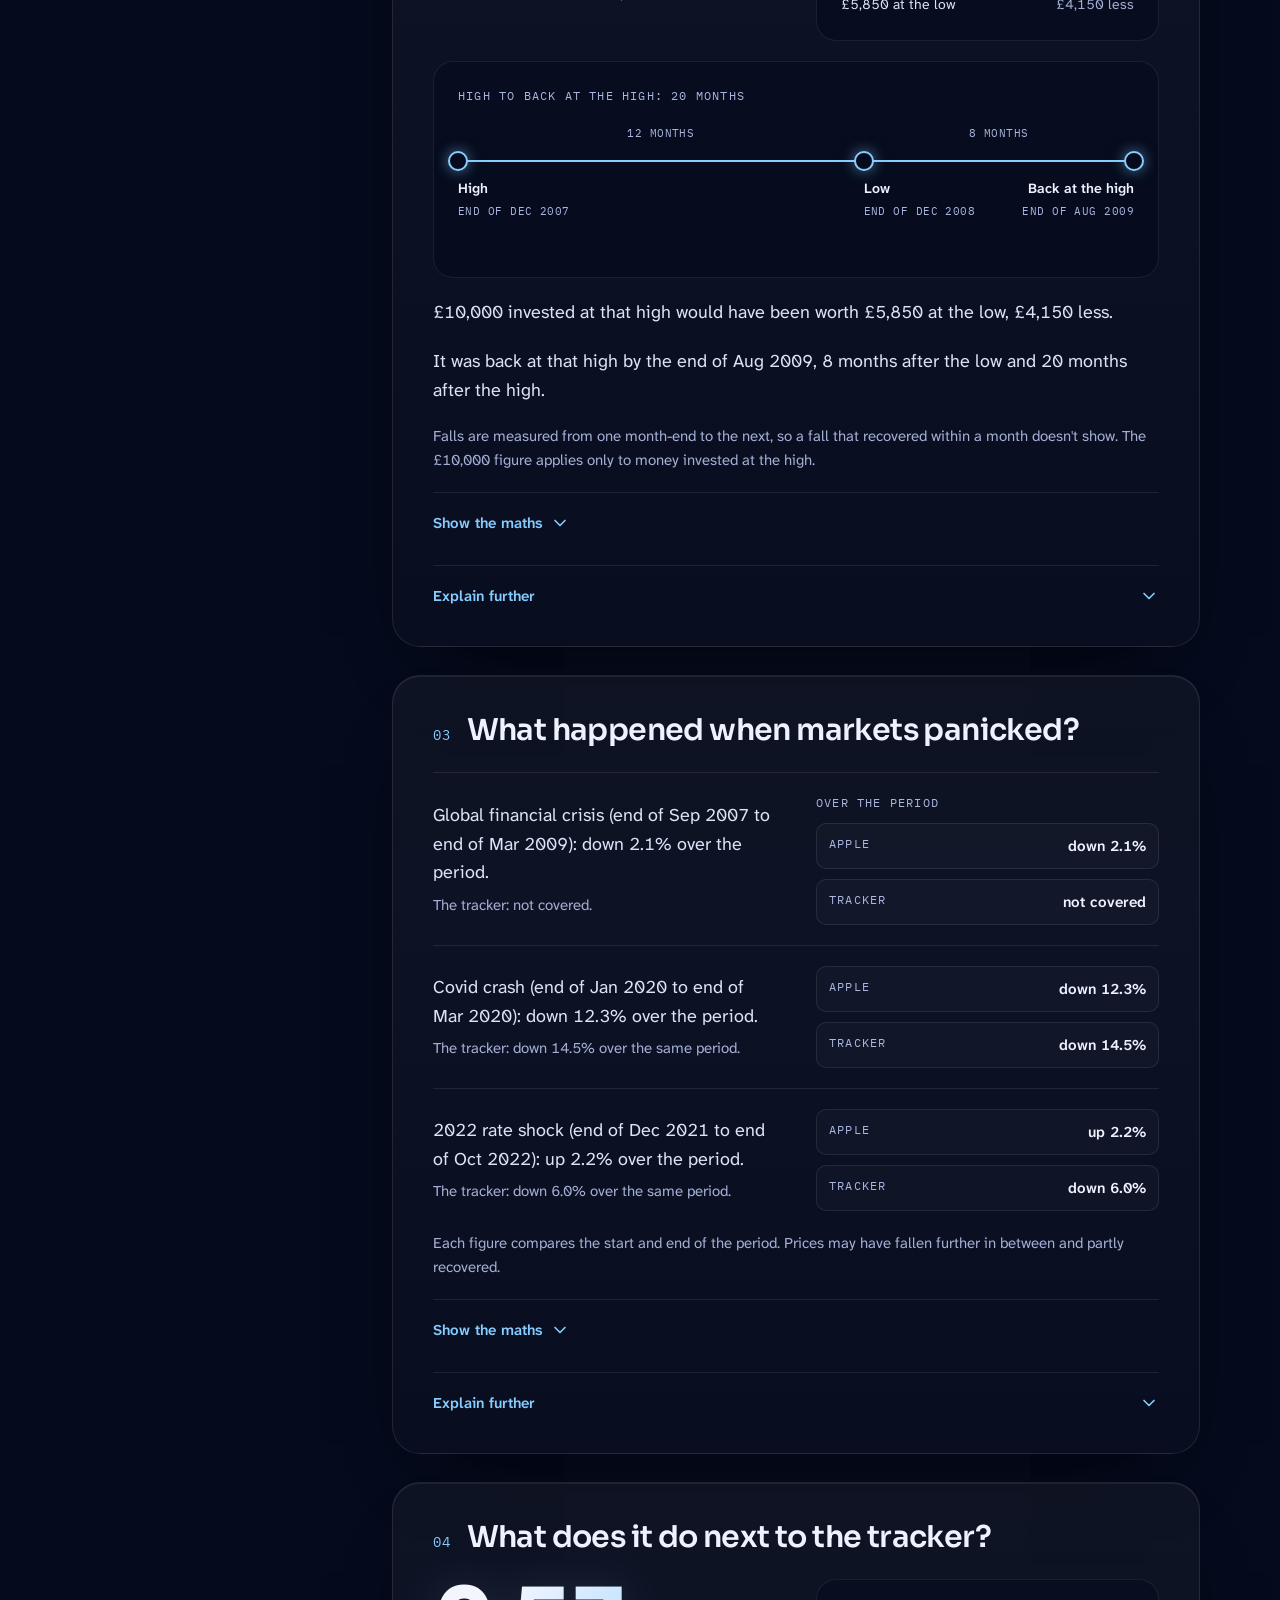
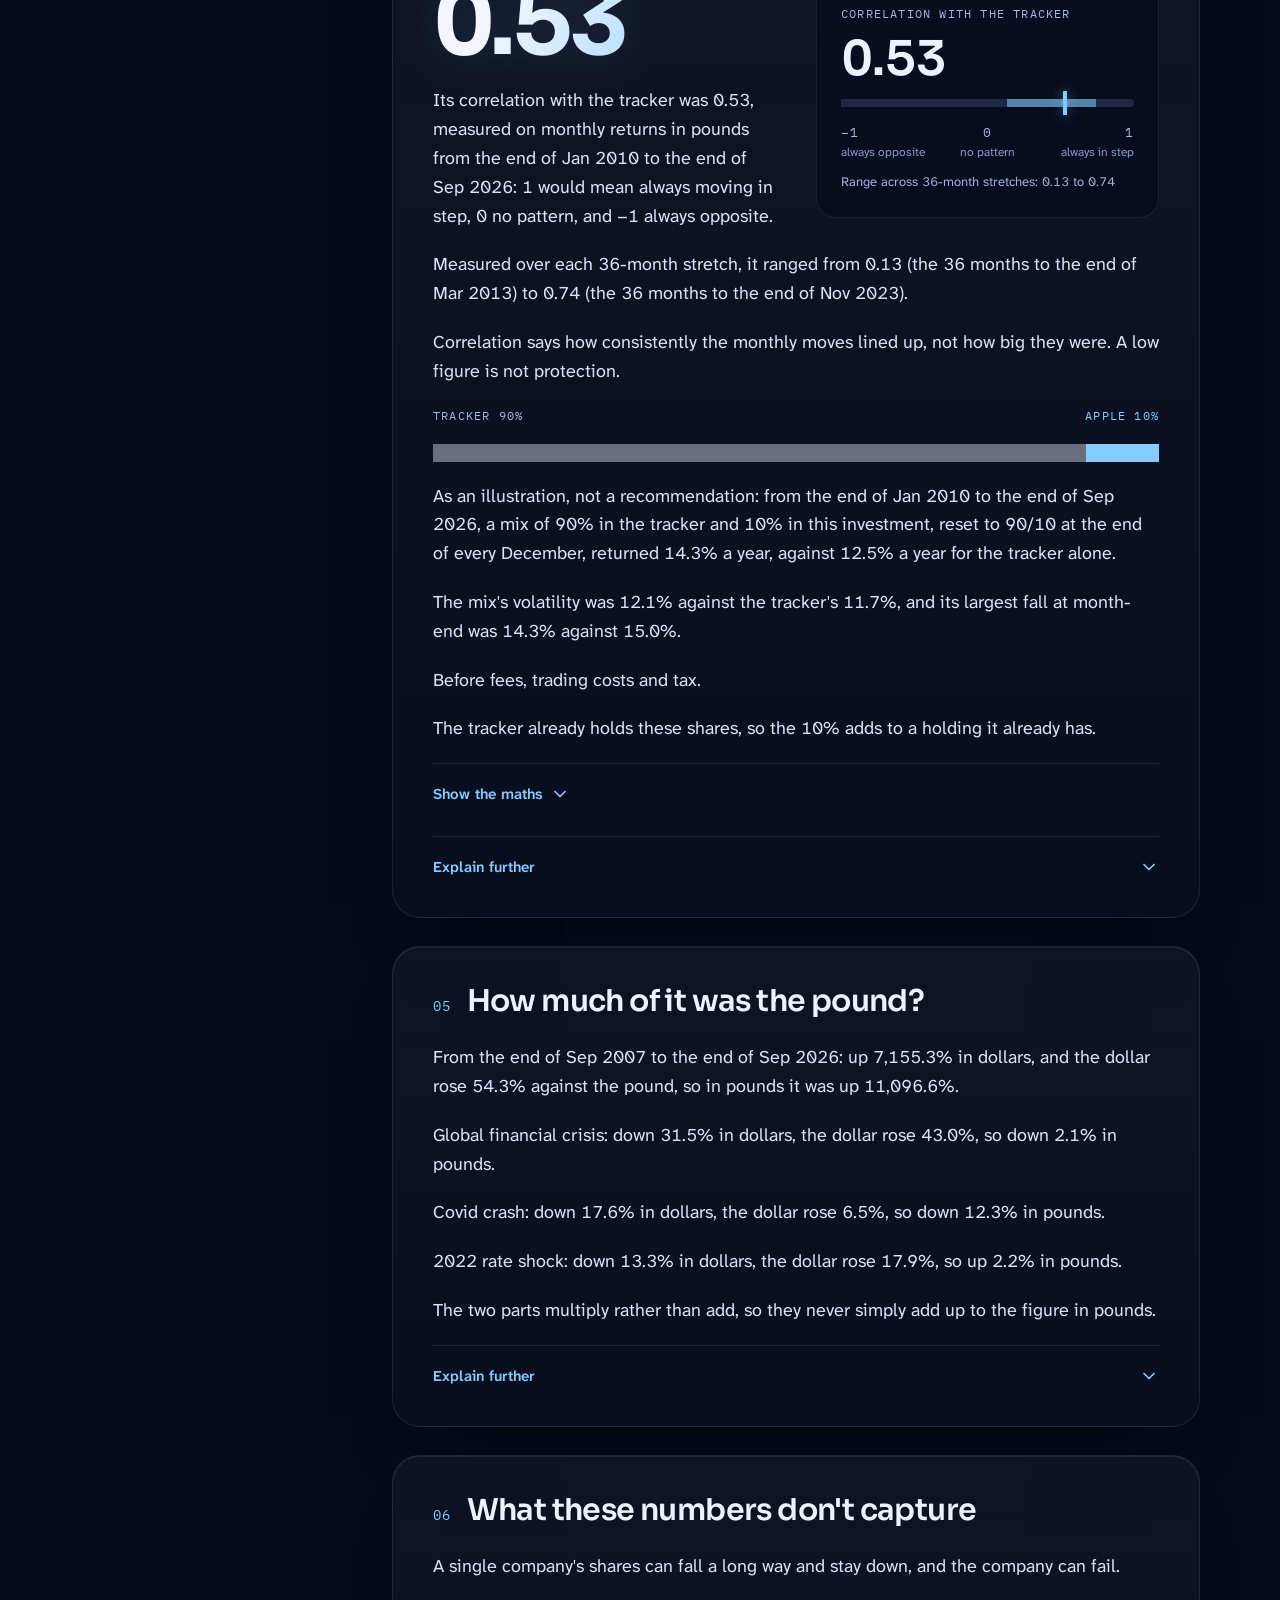
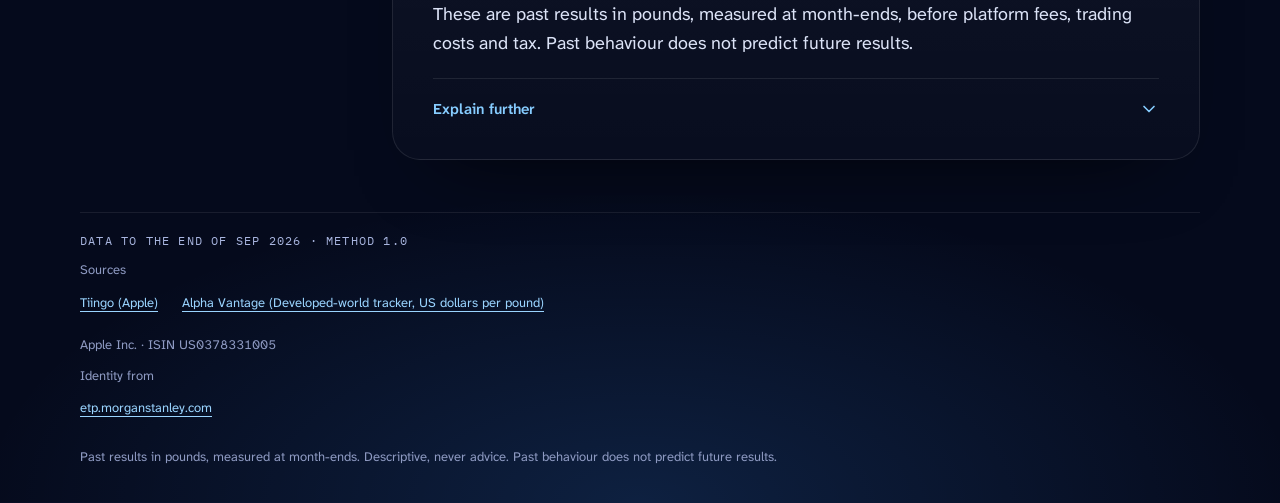
==== commit 2b7dc819: "Task 11b: guided mode on asset pages (Guided/Full page, step track, Back/Next, #guided links); site " ====
--- a/site/aapl/index.html
+++ b/site/aapl/index.html
@@ -86,6 +86,42 @@
 </div>
 </nav>
 <div data-layout="cards">
+<nav data-layout="guided-controls" hidden>
+<div data-layout="guided-mode">
+<button data-qx="mode-guided" type="button" aria-pressed="false">Guided</button>
+<button data-qx="mode-full" type="button" aria-pressed="true">Full page</button>
+</div>
+<div data-layout="guided-track">
+<button data-qx="step-back" type="button">Back</button>
+<ol data-layout="guided-steps">
+<li data-layout="guided-step">
+<button data-qx="step-node" data-qx-key="bumpy" data-qx-attr="aria-label" aria-label="Step 1: How bumpy is the ride?" type="button" data-step="bumpy"></button>
+<span data-qx="step-label" data-qx-key="bumpy">Bumpy</span>
+</li>
+<li data-layout="guided-step">
+<button data-qx="step-node" data-qx-key="worst" data-qx-attr="aria-label" aria-label="Step 2: What&#x27;s the worst it&#x27;s been?" type="button" data-step="worst"></button>
+<span data-qx="step-label" data-qx-key="worst">Worst fall</span>
+</li>
+<li data-layout="guided-step">
+<button data-qx="step-node" data-qx-key="panic" data-qx-attr="aria-label" aria-label="Step 3: What happened when markets panicked?" type="button" data-step="panic"></button>
+<span data-qx="step-label" data-qx-key="panic">Panics</span>
+</li>
+<li data-layout="guided-step">
+<button data-qx="step-node" data-qx-key="next" data-qx-attr="aria-label" aria-label="Step 4: What does it do next to the tracker?" type="button" data-step="next"></button>
+<span data-qx="step-label" data-qx-key="next">Next to tracker</span>
+</li>
+<li data-layout="guided-step">
+<button data-qx="step-node" data-qx-key="pound" data-qx-attr="aria-label" aria-label="Step 5: How much of it was the pound?" type="button" data-step="pound"></button>
+<span data-qx="step-label" data-qx-key="pound">The pound</span>
+</li>
+<li data-layout="guided-step">
+<button data-qx="step-node" data-qx-key="limits" data-qx-attr="aria-label" aria-label="Step 6: What these numbers don&#x27;t capture" type="button" data-step="limits"></button>
+<span data-qx="step-label" data-qx-key="limits">Limits</span>
+</li>
+</ol>
+<button data-qx="step-next" type="button">Next</button>
+</div>
+</nav>
 <section id="bumpy">
 <div data-layout="card-heading">
 <p data-qx="card-number" data-qx-key="bumpy">01</p>
--- a/site/assets/site.css
+++ b/site/assets/site.css
@@ -347,6 +347,31 @@
 [data-qx="more-number"] { color: var(--qx-accent); font: 400 12px / 1.6 var(--qx-mono); }
 [data-qx="more-title"] { margin-block: 6px 8px; font: 600 17px / 1.4 var(--qx-display); letter-spacing: -0.02em; }
 [data-qx="more-text"] { color: #B6C1E2; font-size: 15px; line-height: 1.6; }
+/* Guided controls reveal only existing page content, with a single current card. */
+[data-layout="guided-controls"] { display: flex; flex-direction: column; align-items: center; gap: 24px; width: 100%; }
+[data-layout="guided-mode"] { display: inline-flex; gap: 4px; padding: 4px; border: 1px solid rgba(255, 255, 255, 0.12); border-radius: 999px; background: rgba(5, 10, 28, 0.55); }
+[data-layout="guided-mode"] > button { min-width: 100px; padding: 8px 20px; border: 1px solid transparent; border-radius: 999px; background: transparent; color: var(--qx-secondary); font-size: 15px; font-weight: 600; }
+[data-layout="guided-mode"] > button[aria-pressed="true"] { border-color: rgba(134, 204, 255, 0.30); background: rgba(134, 204, 255, 0.12); color: var(--qx-accent); box-shadow: inset 0 0 20px rgba(134, 204, 255, 0.04); }
+[data-layout="guided-track"] { display: none; width: 100%; }
+.qx-guided [data-layout="asset-intro"], .qx-guided [data-layout="asset-body"] { grid-template-columns: minmax(0, 1fr); }
+.qx-guided [data-layout="asset-body"] { margin-top: 40px; }
+.qx-guided [data-layout="cards"] { gap: 24px; }
+.qx-guided [data-layout="guided-track"] { display: grid; grid-template-columns: auto minmax(0, 1fr) auto; gap: 24px; align-items: start; }
+[data-qx="step-back"], [data-qx="step-next"] { padding: 8px 18px; color: var(--qx-accent); font-size: 15px; font-weight: 600; }
+[data-qx="step-back"][aria-disabled="true"], [data-qx="step-next"][aria-disabled="true"] { color: var(--qx-muted); border-color: var(--qx-line); background: rgba(255, 255, 255, 0.02); cursor: default; }
+[data-layout="guided-steps"] { display: flex; width: 100%; margin: 0; padding: 0; list-style: none; }
+[data-layout="guided-step"] { position: relative; flex: 1 1 0; min-width: 0; display: flex; flex-direction: column; align-items: center; }
+[data-layout="guided-step"]:not(:last-child)::before { content: ""; position: absolute; top: 21px; left: 50%; right: -50%; height: 2px; background: rgba(134, 204, 255, 0.18); }
+[data-qx="step-node"] { position: relative; z-index: 1; flex: 0 0 44px; width: 44px; height: 44px; padding: 0; border: 0; border-radius: 50%; background: transparent; }
+[data-qx="step-node"]::after { content: ""; position: absolute; width: 14px; height: 14px; top: 15px; left: 15px; border: 2px solid #647393; border-radius: 50%; background: var(--qx-ground); }
+[data-qx="step-node"].qx-visited::after { border-color: #5988AC; background: #355574; }
+[data-qx="step-node"][aria-current="step"]::after { width: 18px; height: 18px; top: 13px; left: 13px; border-color: var(--qx-accent); background: var(--qx-accent); box-shadow: 0 0 18px var(--qx-glow); }
+[data-qx="step-label"] { display: block; padding-inline: 4px; color: var(--qx-muted); font: 400 11px / 1.5 var(--qx-mono); letter-spacing: 0.04em; text-align: center; }
+[data-qx="step-node"][aria-current="step"] + [data-qx="step-label"] { color: var(--qx-accent); }
+.qx-guided [data-layout="cards"] > [data-layout="guided"] { padding-top: 0; border-top: 0; }
+.qx-guided [data-layout="cards"] > [data-layout="guided"] > summary { width: fit-content; min-height: 44px; margin-inline: auto; padding: 9px 22px; gap: 12px; border: 1px solid rgba(134, 204, 255, 0.30); border-radius: 999px; background: rgba(134, 204, 255, 0.07); }
+.qx-guided [data-layout="guided-everyday"] { margin-top: 24px; }
+.qx-guided [data-qx="card-title"][tabindex="-1"]:focus-visible { outline: 2px solid var(--qx-accent); outline-offset: 8px; border-radius: 4px; }
 table { width: 100%; border-collapse: collapse; table-layout: fixed; font-size: 14px; }
 th, td { padding: 11px 8px; border-bottom: 1px solid rgba(255, 255, 255, 0.06); text-align: left; vertical-align: top; font-weight: 400; overflow-wrap: anywhere; }
 th:first-child, td:first-child { padding-left: 0; width: 44%; }
@@ -461,6 +486,18 @@
   [data-layout="mix"] { padding-top: 52px; }
   summary { min-height: 48px; justify-content: space-between; width: 100%; }
   [data-layout="guided-panels"] { grid-template-columns: minmax(0, 1fr); }
+  .qx-guided [data-layout="asset-body"] { margin-top: 24px; }
+  .qx-guided [data-layout="cards"] { gap: 20px; }
+  [data-layout="guided-controls"] { gap: 16px; }
+  .qx-guided [data-layout="guided-track"] { grid-template-columns: auto minmax(0, 1fr) auto; gap: 12px; }
+  [data-layout="guided-steps"] { position: relative; grid-column: 1 / -1; grid-row: 1; justify-content: space-between; padding-bottom: 24px; }
+  [data-layout="guided-step"] { position: static; flex: 0 0 44px; }
+  [data-layout="guided-step"]:not(:last-child)::before { display: none; }
+  [data-layout="guided-steps"]::before { content: ""; position: absolute; top: 21px; left: 22px; right: 22px; height: 2px; background: rgba(134, 204, 255, 0.18); }
+  [data-qx="step-label"] { display: none; }
+  [data-qx="step-node"][aria-current="step"] + [data-qx="step-label"] { display: block; position: absolute; inset: 48px 0 auto; font-size: 12px; }
+  [data-qx="step-back"] { grid-column: 1; grid-row: 2; }
+  [data-qx="step-next"] { grid-column: 3; grid-row: 2; }
   table { font-size: 12px; }
   th, td { padding: 9px 4px; }
   [data-qx="maths-head"] { font-size: 10px; letter-spacing: 0.04em; }
@@ -504,6 +541,7 @@
   html.qx-trail-open { scroll-behavior: auto; }
   body > div:has(> [role="dialog"][id^="trail-"]):not([hidden]) { animation: qx-trail-fade 240ms ease-out 1; }
   [role="dialog"][id^="trail-"]:not([hidden]) { animation: qx-trail-slide 240ms ease-out 1; }
+  .qx-guided-enter { animation: qx-guided-enter 300ms ease-out 1; }
   .qx-grow > [data-qx="size"] { transform-origin: left center; animation: qx-grow-x 1.2s cubic-bezier(0.2, 0.7, 0.2, 1) 1; }
   .qx-drain > [data-qx="size"] { animation: qx-drain 1.2s cubic-bezier(0.333333, 1, 0.666667, 1) 1; }
   .qx-timeline > [data-qx="size"] { transform-origin: left center; animation: qx-grow-x 0.6s ease-out 1 backwards; }
@@ -518,6 +556,7 @@
   @keyframes qx-grow-x { from { transform: scaleX(0); } to { transform: scaleX(1); } }
   @keyframes qx-trail-fade { from { background-color: rgba(3, 6, 18, 0); } to { background-color: rgba(3, 6, 18, 0.72); } }
   @keyframes qx-trail-slide { from { transform: translateX(100%); } to { transform: translateX(0); } }
+  @keyframes qx-guided-enter { from { opacity: 0; transform: translateY(16px); } to { opacity: 1; transform: translateY(0); } }
   @keyframes qx-grow-y { from { transform: scaleY(0); } to { transform: scaleY(1); } }
   @keyframes qx-drain { from { width: 100%; } to { width: calc(var(--qx-size) * 100%); } }
   @keyframes qx-correlation { from { left: 50%; } to { left: calc(var(--qx-size) * 100%); } }
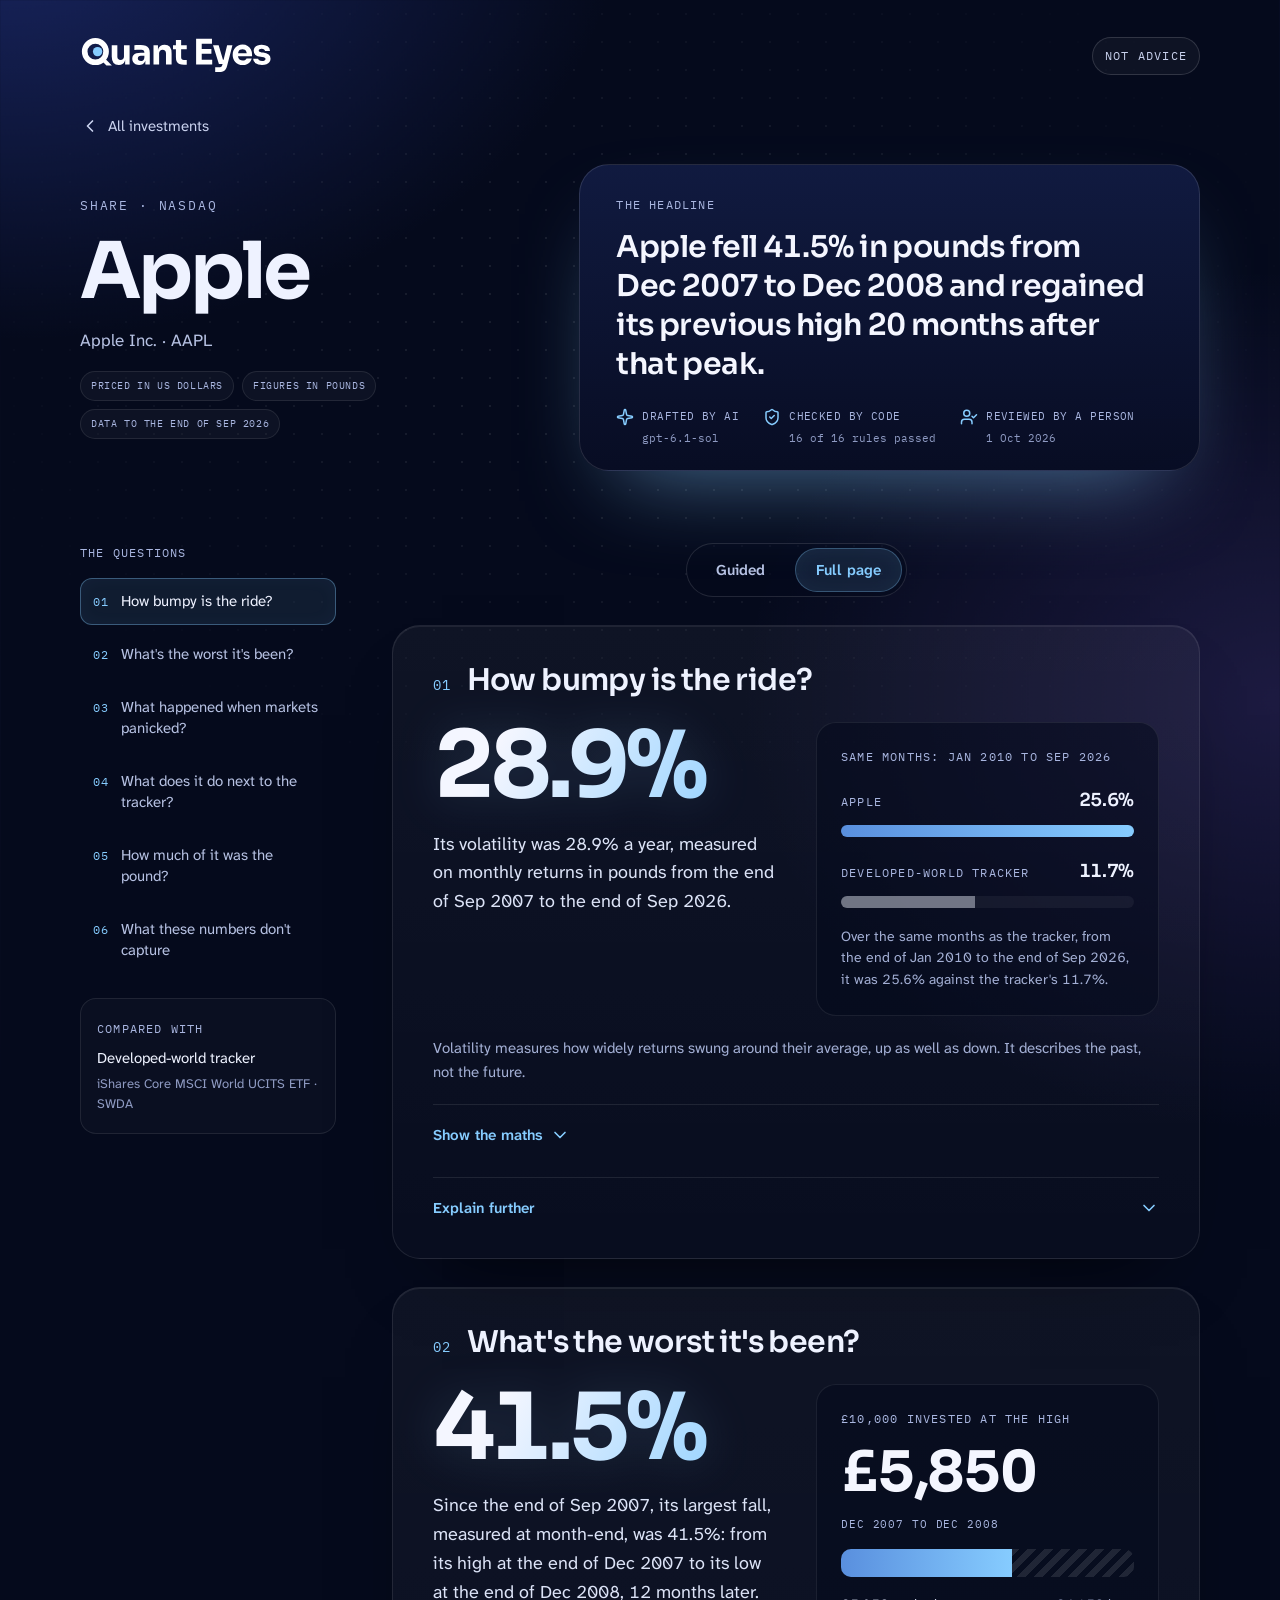
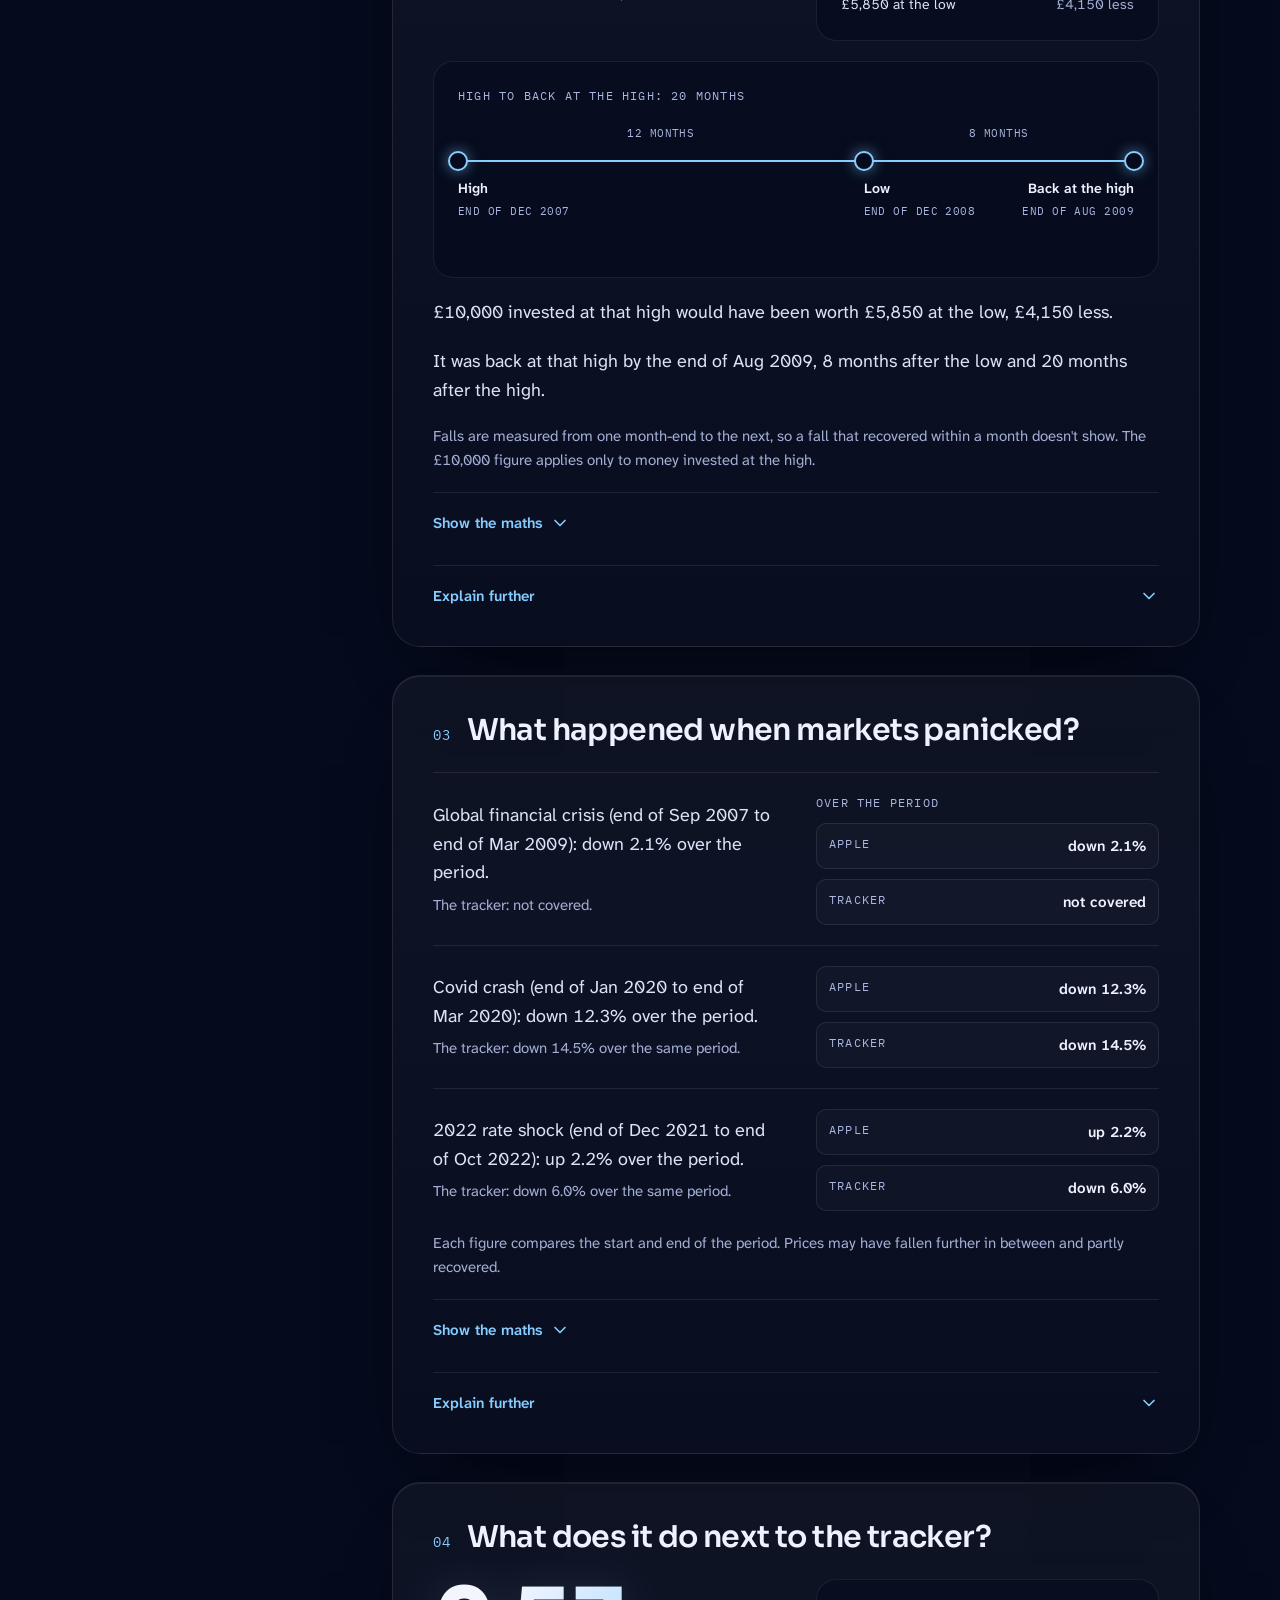
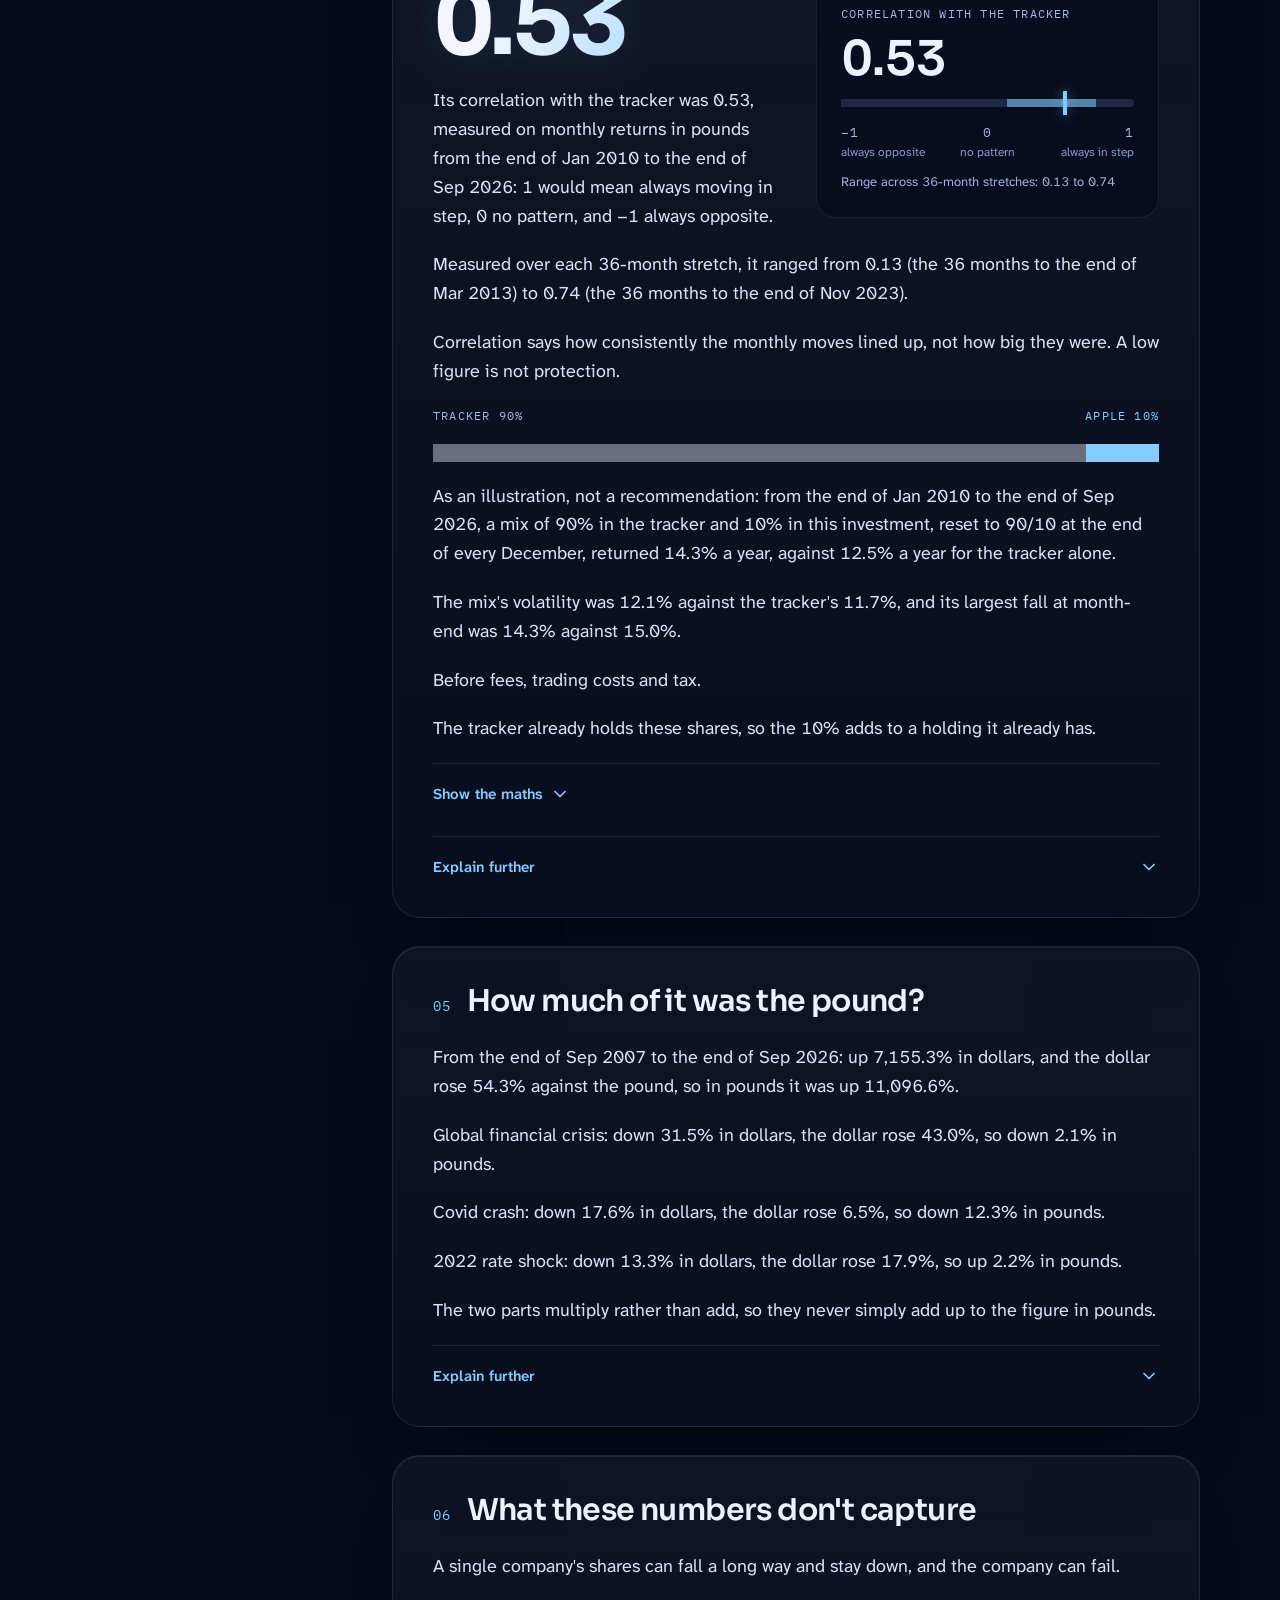
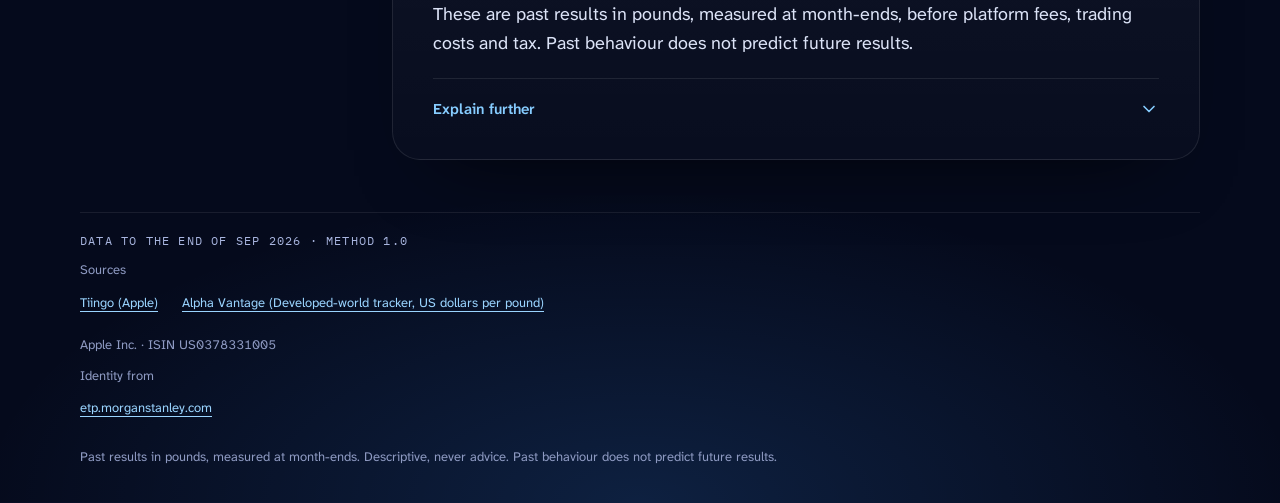
==== commit 5eeb580c: "Task 10f: no investment counts on the site, search asks What am I actually getting into?, larger log" ====
--- a/site/aapl/index.html
+++ b/site/aapl/index.html
@@ -19,7 +19,7 @@
 <p data-qx="not-advice">Not advice</p>
 </header>
 <main data-layout="asset">
-<a data-qx="back" href="../">All seven</a>
+<a data-qx="back" href="../">All investments</a>
 <div data-layout="asset-intro">
 <div data-layout="identity">
 <p data-qx="kicker">Share · Nasdaq</p>
--- a/site/assets/site.css
+++ b/site/assets/site.css
@@ -104,7 +104,7 @@
 [data-layout] { min-width: 0; }
 [data-qx] { overflow-wrap: anywhere; }
 [data-qx="site-name"], [data-qx="hero"], [data-qx="asset-label"], [data-qx="card-title"], [data-qx="headline"], [data-qx="figure"], [data-qx="scale-value"], [data-qx="bar-value"], [data-qx="tile-label"], [data-qx="slide-label"], [data-qx="gate-title"] { font-family: var(--qx-display); font-weight: 600; letter-spacing: -0.02em; }
-[data-qx="kicker"], [data-qx="tag"], [data-qx="section-label"], [data-qx="chain"], [data-qx="card-number"], [data-qx="maths-head"], [data-qx="footer-data"], [data-qx="not-advice"], [data-qx="rail-label"], [data-qx="rail-number"], [data-qx="compared-label"], [data-qx="search-label"], [data-qx="search-count"], [data-qx="tiles-label"], [data-qx="tile-ticker"], [data-qx="slide-position"], [data-qx="slide-ticker"], [data-qx="gates-title"], [data-qx="gate-number"], [data-qx="bars-label"], [data-qx="bar-label"], [data-qx="drain-label"], [data-qx="drain-period"], [data-qx="timeline-label"], [data-qx="segment"], [data-qx="point-date"], [data-qx="scale-label"], [data-qx="scale-mark"], [data-qx="mix-part"], [data-qx="chips-label"], [data-qx="chip-label"] {
+[data-qx="kicker"], [data-qx="tag"], [data-qx="section-label"], [data-qx="chain"], [data-qx="card-number"], [data-qx="maths-head"], [data-qx="footer-data"], [data-qx="not-advice"], [data-qx="rail-label"], [data-qx="rail-number"], [data-qx="compared-label"], [data-qx="search-label"], [data-qx="tiles-label"], [data-qx="tile-ticker"], [data-qx="slide-position"], [data-qx="slide-ticker"], [data-qx="gates-title"], [data-qx="gate-number"], [data-qx="bars-label"], [data-qx="bar-label"], [data-qx="drain-label"], [data-qx="drain-period"], [data-qx="timeline-label"], [data-qx="segment"], [data-qx="point-date"], [data-qx="scale-label"], [data-qx="scale-mark"], [data-qx="mix-part"], [data-qx="chips-label"], [data-qx="chip-label"] {
   font-family: var(--qx-mono);
   font-size: 12px;
   font-weight: 400;
@@ -114,7 +114,7 @@
   color: var(--qx-label);
 }
 [data-qx="figure"], [data-qx="bar-value"], [data-qx="scale-value"], [data-qx="chip-value"], [data-qx="maths-value"], [data-qx="maths-period"], [data-qx="segment"], [data-qx="point-date"], [data-qx="slide-position"] { font-variant-numeric: tabular-nums; }
-[data-qx="site-name"] { display: block; flex-shrink: 0; width: calc(28px * 5475 / 1142); min-height: 44px; background: url("brand/logo.svg") center / auto 28px no-repeat; overflow: hidden; white-space: nowrap; text-indent: 100%; color: var(--qx-text); text-decoration: none; }
+[data-qx="site-name"] { display: block; flex-shrink: 0; width: calc(40px * 5475 / 1142); min-height: 44px; background: url("brand/logo.svg") center / auto 40px no-repeat; overflow: hidden; white-space: nowrap; text-indent: 100%; color: var(--qx-text); text-decoration: none; }
 [data-qx="not-advice"] { border: 1px solid rgba(255, 255, 255, 0.14); border-radius: 999px; padding: 8px 12px; background: rgba(255, 255, 255, 0.04); color: #C9D2EE; white-space: nowrap; }
 [data-qx="back"], [data-qx="slide-open"], summary { display: flex; align-items: center; gap: 8px; min-height: 44px; text-decoration: none; }
 [data-qx="back"] { width: fit-content; font-size: 15px; margin-block: 20px 16px; color: #C9D2EE; }
@@ -199,7 +199,6 @@
 [data-layout="search-field"]:focus-within { border-color: var(--qx-accent); box-shadow: 0 0 0 4px rgba(134, 204, 255, 0.16), 0 0 40px -8px var(--qx-glow); }
 input[type="search"] { min-width: 0; width: 100%; min-height: 44px; border: 0; background: transparent; }
 input::placeholder { color: var(--qx-muted); opacity: 1; }
-[data-qx="search-count"] { flex-shrink: 0; color: var(--qx-muted); }
 [data-layout="search"] ul { list-style: none; margin: 10px 0 0; padding: 8px; }
 [data-layout="search"] li > a { display: flex; flex-wrap: wrap; align-items: center; gap: 8px 12px; min-height: 52px; padding: 12px; text-decoration: none; }
 [data-qx="result-name"] { flex-basis: 100%; font-size: 14px; color: var(--qx-secondary); }
@@ -420,7 +419,7 @@
   body::before { height: 620px; background-size: 24px 24px; -webkit-mask-image: radial-gradient(ellipse 80% 70% at 50% 25%, #000 20%, transparent 80%); mask-image: radial-gradient(ellipse 80% 70% at 50% 25%, #000 20%, transparent 80%); }
   body > header, main, footer { width: calc(100% - 40px); }
   body > header { min-height: 60px; padding-top: 16px; gap: 8px; }
-  [data-qx="site-name"] { width: calc(24px * 5475 / 1142); background-size: auto 24px; }
+  [data-qx="site-name"] { width: calc(30px * 5475 / 1142); background-size: auto 30px; }
   [data-qx="not-advice"] { font-size: 10px; padding: 7px 9px; letter-spacing: 0.08em; }
   main[data-layout="landing"] { padding-top: 32px; gap: 28px; }
   [data-layout="landing-intro"] { gap: 14px; }
@@ -437,7 +436,6 @@
   [data-qx="tile-ticker"], [data-qx="tiles-label"] { font-size: 11px; }
   [data-layout="search-field"] { min-height: 56px; padding-inline: 16px; gap: 12px; border-radius: 16px; flex-wrap: wrap; }
   [data-qx="search-hint"] { flex: 1 1 140px; }
-  [data-qx="search-count"] { font-size: 10px; }
   [data-qx="back"] { margin-block: 12px 16px; }
   [data-layout="asset-intro"] { gap: 24px; }
   [data-layout="identity"] { gap: 12px; }
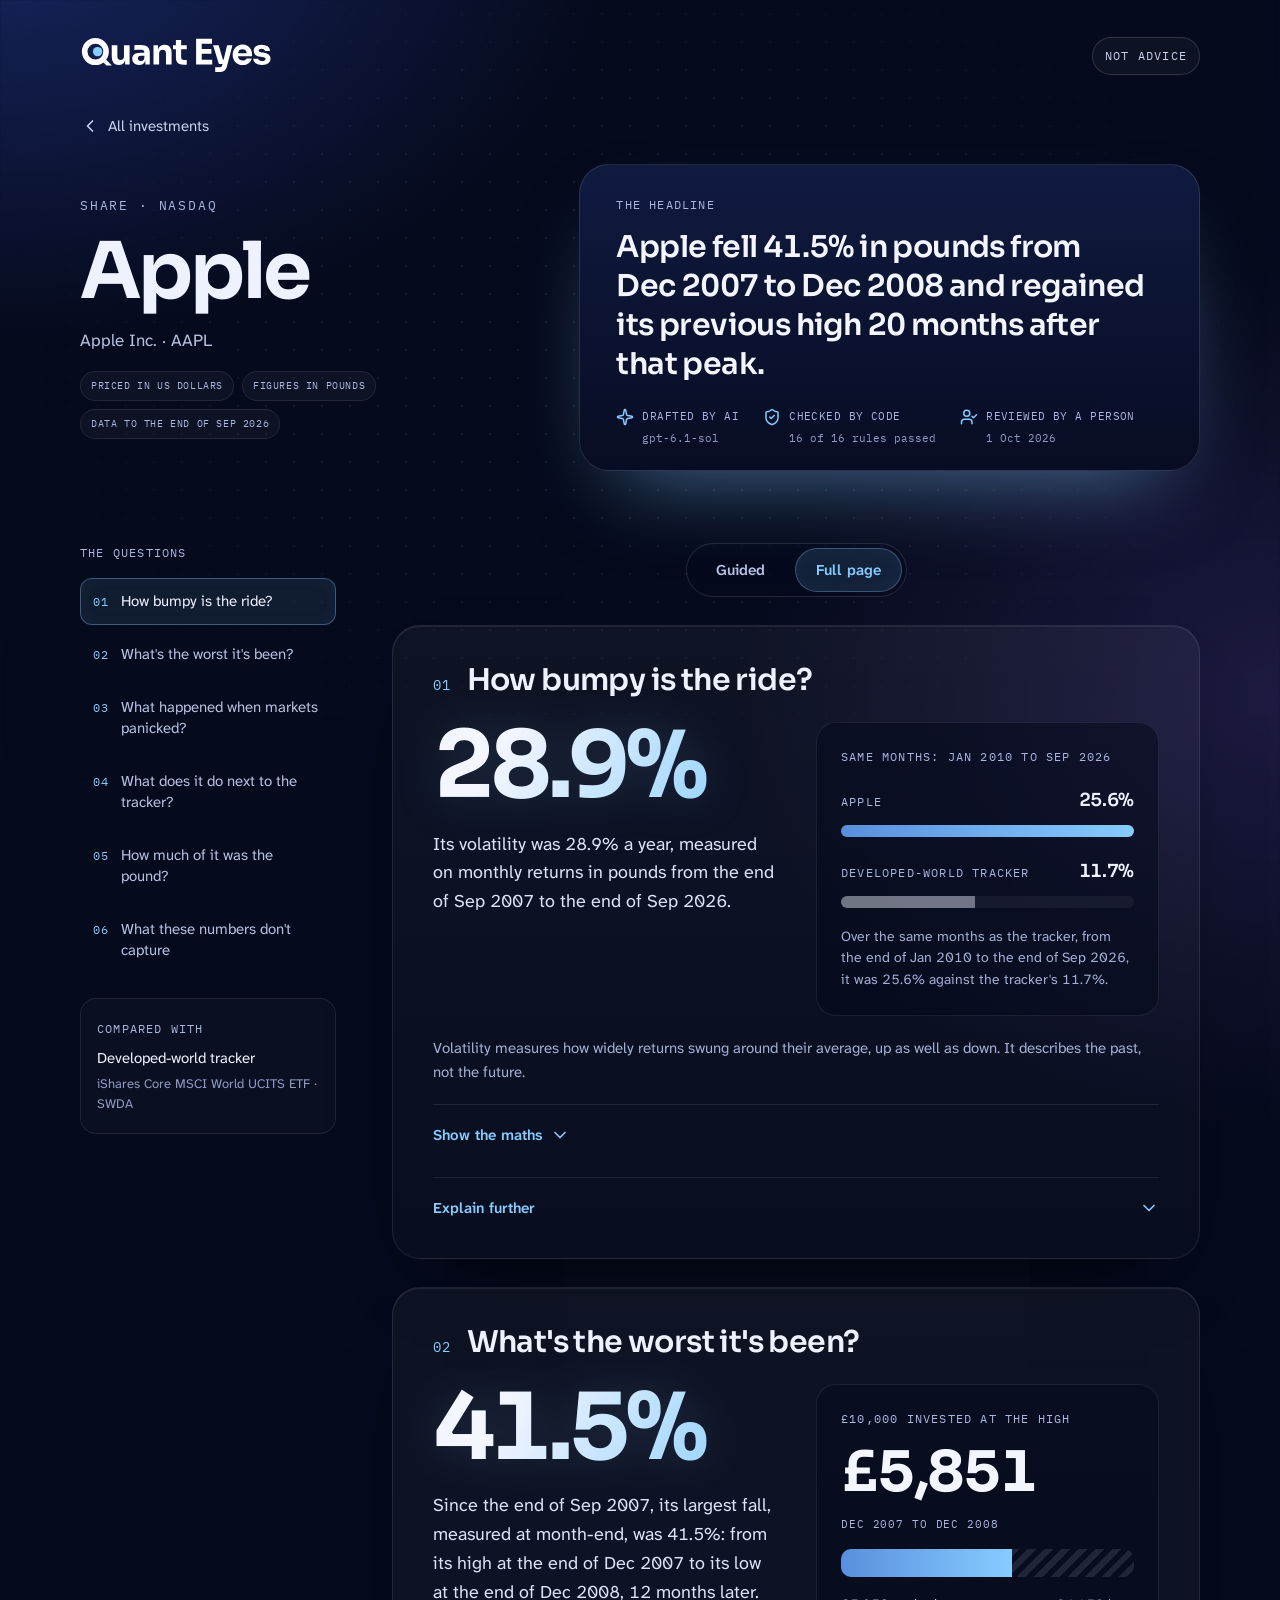
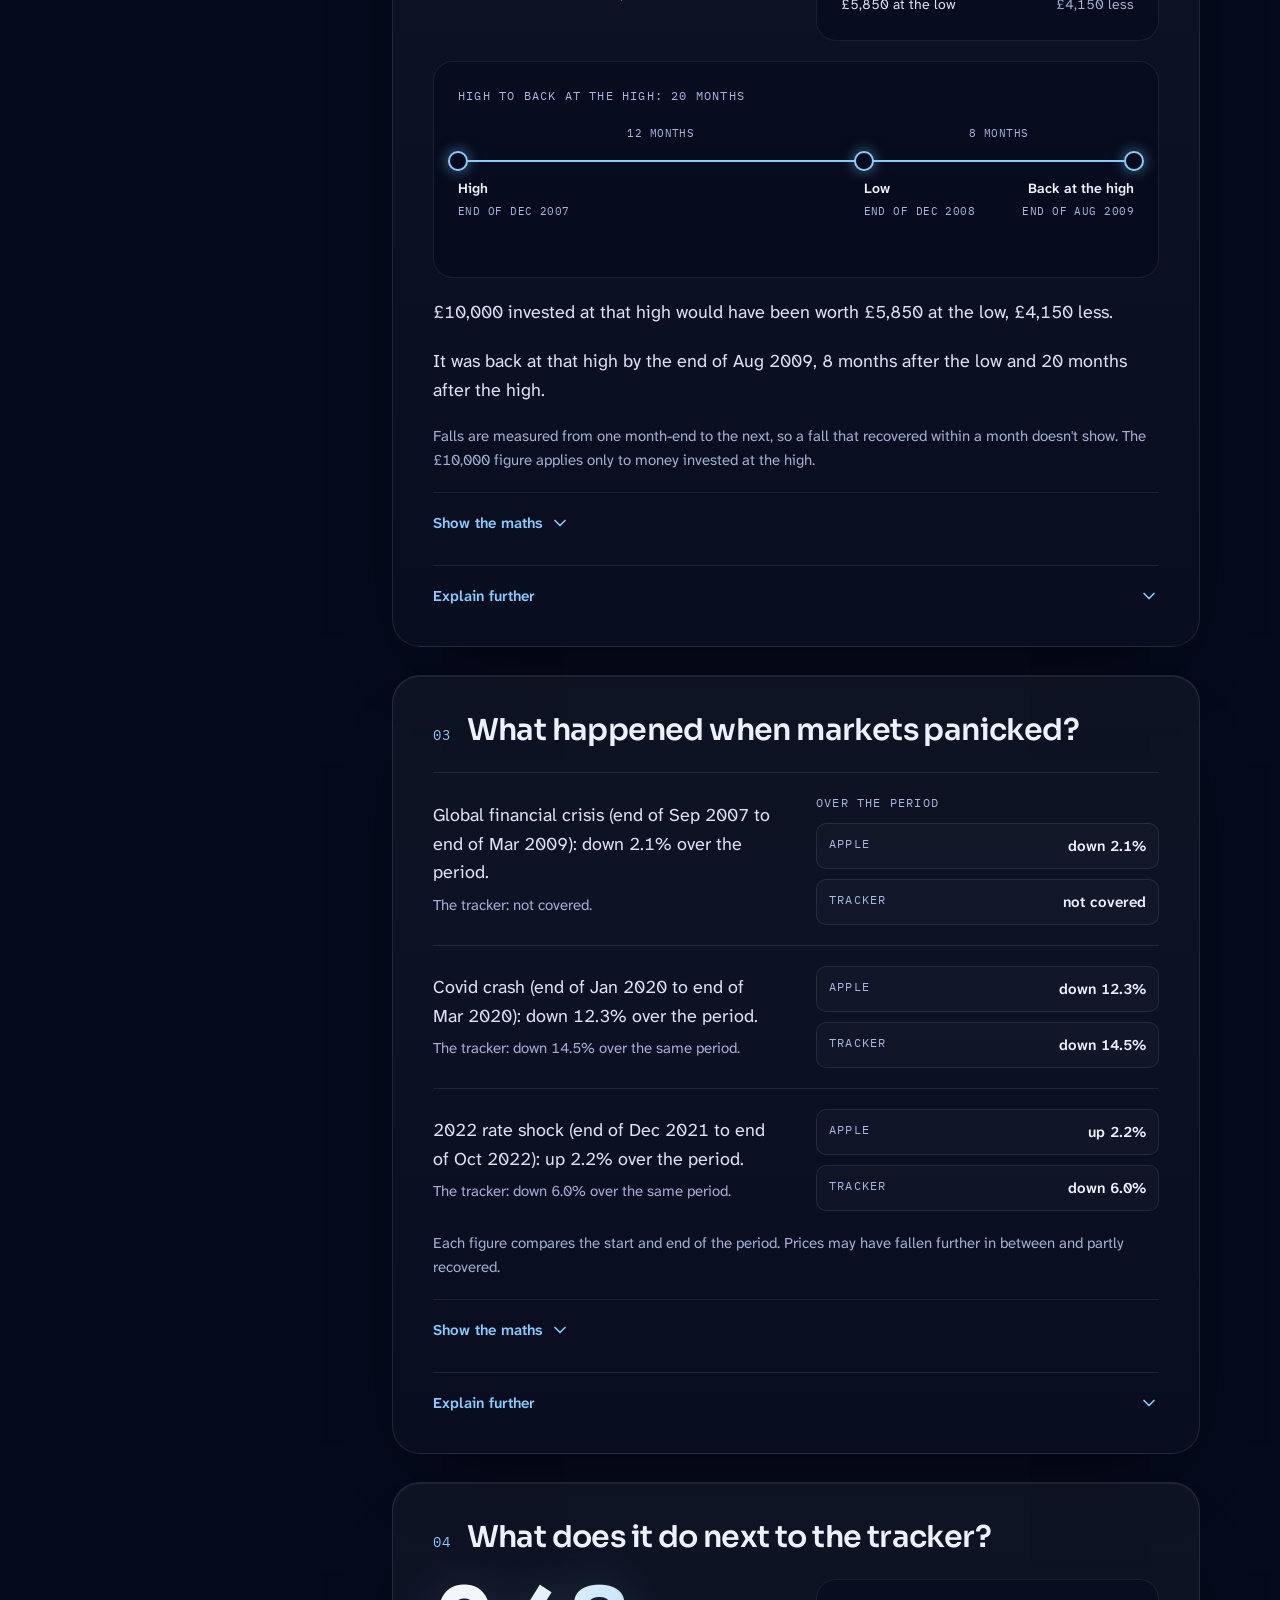
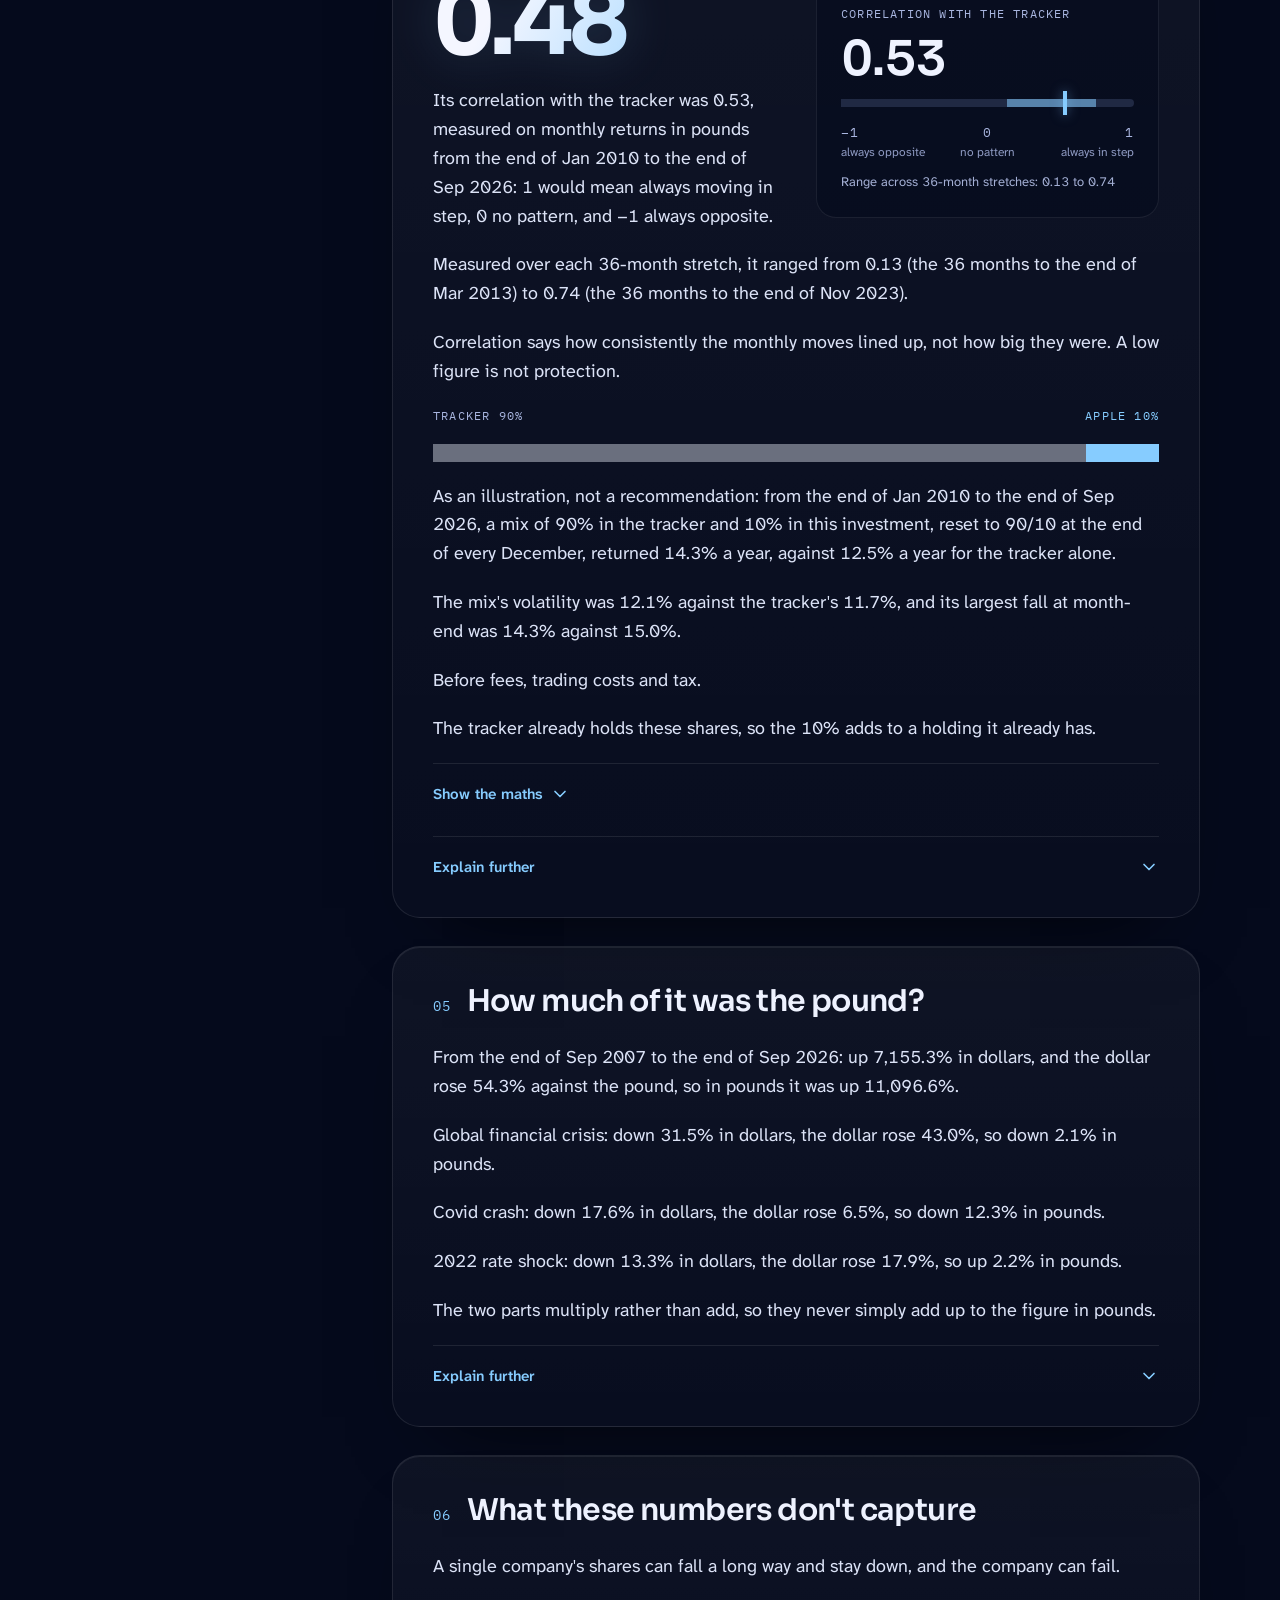
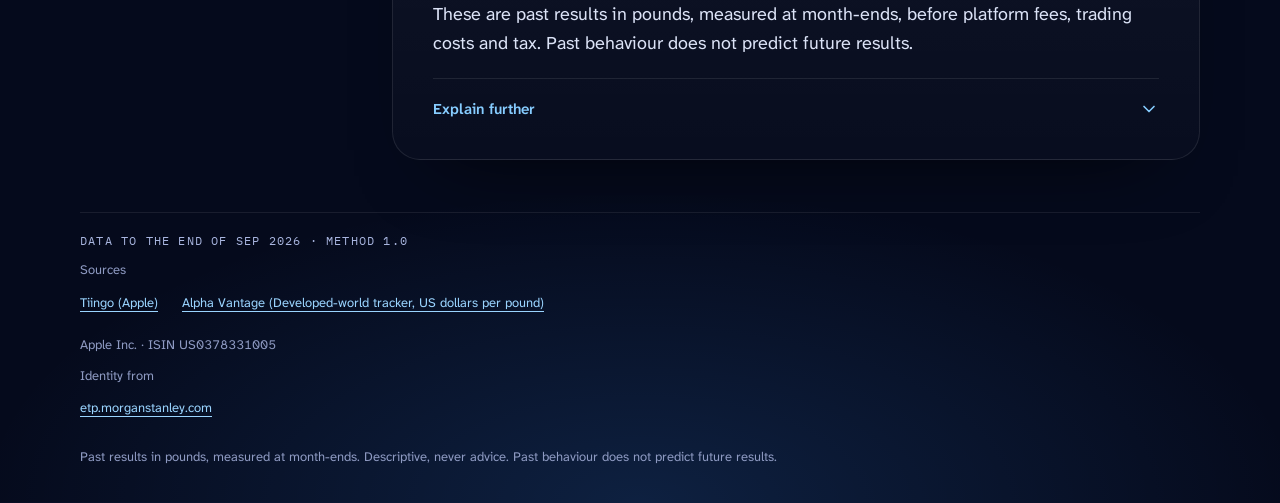
==== commit 54f8a1c0: "Task 10i: callout outside the headline card to the asset page, callout to the Guided toggle on asset" ====
--- a/site/aapl/index.html
+++ b/site/aapl/index.html
@@ -86,6 +86,10 @@
 </div>
 </nav>
 <div data-layout="cards">
+<div data-layout="guided-hint" hidden>
+<button data-qx="guided-hint-open" type="button">Try guided mode: one question at a time</button>
+<button data-qx="guided-hint-close" data-qx-attr="aria-label" aria-label="Close the hint" type="button"></button>
+</div>
 <nav data-layout="guided-controls" hidden>
 <div data-layout="guided-mode">
 <button data-qx="mode-guided" type="button" aria-pressed="false">Guided</button>
--- a/site/assets/site.css
+++ b/site/assets/site.css
@@ -172,6 +172,15 @@
 [data-qx="audit-open"]::after { content: ""; flex: 0 0 16px; width: 16px; height: 16px; background-color: currentColor; -webkit-mask: url("icons/arrow-right.svg") center / contain no-repeat; mask: url("icons/arrow-right.svg") center / contain no-repeat; }
 [data-layout="gate"] > [data-trail] { display: block; margin-top: 12px; padding: 0; border: 0; border-radius: 4px; background: transparent; text-align: left; }
 [data-qx="slide-open"] { margin-top: 16px; width: fit-content; padding: 6px 16px; border-radius: 12px; background: var(--qx-accent); color: var(--qx-ground); font-size: 15px; font-weight: 600; }
+.qx-headline-callout { position: relative; min-width: 0; grid-column: 2; grid-row: 1; }
+[data-layout="hint"], [data-layout="guided-hint"] { position: relative; display: flex; align-items: center; gap: 4px; width: fit-content; max-width: 100%; padding: 4px 6px 4px 12px; border: 1px solid rgba(134, 204, 255, 0.35); border-radius: 999px; background: linear-gradient(180deg, rgba(17, 27, 66, 0.97), rgba(8, 13, 36, 0.98)); box-shadow: 0 12px 30px -18px var(--qx-glow); }
+.qx-headline-callout > [data-layout="hint"] { position: absolute; right: calc(100% + 16px); bottom: 24px; width: min(360px, calc(100% * 10 / 13 + 20px)); max-width: none; }
+[data-layout="hint"]::before, [data-layout="guided-hint"]::before { content: ""; position: absolute; top: calc(50% - 4px); right: -5px; width: 8px; height: 8px; transform: rotate(45deg); border-top: 1px solid rgba(134, 204, 255, 0.35); border-right: 1px solid rgba(134, 204, 255, 0.35); background: #0C1435; }
+[data-qx="hint-open"], [data-qx="guided-hint-open"] { display: flex; flex: 1; align-items: center; justify-content: space-between; gap: 10px; min-width: 0; padding: 6px 4px; border: 0; border-radius: 999px; background: transparent; color: var(--qx-accent); font: 500 12px / 1.6 var(--qx-mono); letter-spacing: 0.08em; text-align: left; text-transform: uppercase; }
+[data-qx="hint-open"]::after, [data-qx="guided-hint-open"]::after, [data-qx="trail-guided"]::after { content: ""; flex: 0 0 16px; width: 16px; height: 16px; background-color: currentColor; -webkit-mask: url("icons/arrow-right.svg") center / contain no-repeat; mask: url("icons/arrow-right.svg") center / contain no-repeat; }
+[data-qx="hint-close"], [data-qx="guided-hint-close"] { position: relative; flex: 0 0 32px; width: 32px; height: 32px; min-width: 32px; min-height: 32px; padding: 0; border-radius: 50%; color: var(--qx-secondary); }
+[data-qx="hint-close"]::before, [data-qx="hint-close"]::after, [data-qx="guided-hint-close"]::before, [data-qx="guided-hint-close"]::after { content: ""; position: absolute; top: 14px; left: 8px; width: 14px; height: 2px; border-radius: 1px; background: currentColor; transform: rotate(45deg); }
+[data-qx="hint-close"]::after, [data-qx="guided-hint-close"]::after { transform: rotate(-45deg); }
 [data-layout="chain"] { display: flex; flex-wrap: wrap; gap: 16px 24px; }
 [data-qx="chain"] { display: flex; gap: 8px; align-items: center; font-size: 11px; letter-spacing: 0.04em; }
 [data-qx="chain"]::before { color: var(--qx-accent); width: 18px; height: 18px; }
@@ -198,6 +207,7 @@
 [data-layout="search-field"]::before { color: var(--qx-label); }
 [data-layout="search-field"]:focus-within { border-color: var(--qx-accent); box-shadow: 0 0 0 4px rgba(134, 204, 255, 0.16), 0 0 40px -8px var(--qx-glow); }
 input[type="search"] { min-width: 0; width: 100%; min-height: 44px; border: 0; background: transparent; }
+input[type="search"]:focus-visible { outline: none; }
 input::placeholder { color: var(--qx-muted); opacity: 1; }
 [data-layout="search"] ul { list-style: none; margin: 10px 0 0; padding: 8px; }
 [data-layout="search"] li > a { display: flex; flex-wrap: wrap; align-items: center; gap: 8px 12px; min-height: 52px; padding: 12px; text-decoration: none; }
@@ -227,6 +237,7 @@
 [role="dialog"][id^="trail-"] > [data-qx="trail-rule"] { grid-column: auto; display: flex; align-items: flex-start; gap: 8px; margin-top: 10px; color: var(--qx-secondary); font-size: 13px; line-height: 1.5; }
 [data-qx="trail-rule"]::before { content: ""; flex: 0 0 16px; width: 16px; height: 16px; margin-top: 2px; color: var(--qx-accent); background-color: currentColor; -webkit-mask: url("icons/shield-check.svg") center / contain no-repeat; mask: url("icons/shield-check.svg") center / contain no-repeat; }
 [data-qx="trail-none"] { margin-top: 12px; color: var(--qx-secondary); font-size: 16px; }
+[data-qx="trail-guided"] { display: flex; align-items: center; justify-content: center; gap: 12px; width: 100%; min-height: 44px; margin-top: 28px; padding: 9px 22px; border: 1px solid rgba(134, 204, 255, 0.30); border-radius: 999px; background: rgba(134, 204, 255, 0.07); color: var(--qx-accent); font-size: 15px; font-weight: 600; text-align: center; text-decoration: none; }
 [data-qx="trail-earlier"] { margin-top: 32px; padding-top: 24px; border-top: 1px solid rgba(255, 255, 255, 0.10); }
 [data-qx="trail-note"] { margin-top: 8px; color: var(--qx-muted); font-size: 14px; line-height: 1.5; }
 [data-qx="trail-review"] { margin-top: 24px; }
@@ -348,6 +359,9 @@
 [data-qx="more-text"] { color: #B6C1E2; font-size: 15px; line-height: 1.6; }
 /* Guided controls reveal only existing page content, with a single current card. */
 [data-layout="guided-controls"] { display: flex; flex-direction: column; align-items: center; gap: 24px; width: 100%; }
+[data-layout="guided-controls"]:has(> [data-layout="guided-hint"]:not([hidden])) { flex-direction: row; justify-content: center; }
+[data-layout="guided-controls"] > [data-layout="guided-hint"] { flex: 0 1 330px; }
+[data-layout="guided-controls"] > [data-layout="guided-mode"] { flex-shrink: 0; }
 [data-layout="guided-mode"] { display: inline-flex; gap: 4px; padding: 4px; border: 1px solid rgba(255, 255, 255, 0.12); border-radius: 999px; background: rgba(5, 10, 28, 0.55); }
 [data-layout="guided-mode"] > button { min-width: 100px; padding: 8px 20px; border: 1px solid transparent; border-radius: 999px; background: transparent; color: var(--qx-secondary); font-size: 15px; font-weight: 600; }
 [data-layout="guided-mode"] > button[aria-pressed="true"] { border-color: rgba(134, 204, 255, 0.30); background: rgba(134, 204, 255, 0.12); color: var(--qx-accent); box-shadow: inset 0 0 20px rgba(134, 204, 255, 0.04); }
@@ -390,6 +404,11 @@
   [data-layout="rail-links"] > a:hover, summary:hover { background-color: rgba(255, 255, 255, 0.05); }
 }
 
+@media (min-width: 1024px) {
+  main[data-layout="landing"]:has(.qx-headline-callout > [data-layout="hint"]:not([hidden])) [data-layout="landing-intro"] { padding-bottom: 112px; }
+  .qx-headline-callout:has(> [data-layout="hint"]:not([hidden])) { align-self: stretch; }
+  .qx-headline-callout:has(> [data-layout="hint"]:not([hidden])) > [data-layout="headlines"] { height: 100%; }
+}
 @media (max-width: 1199px) {
   body > header, main, footer { width: calc(100% - 80px); }
   [data-layout="asset-body"] { grid-template-columns: 220px minmax(0, 1fr); gap: 28px; }
@@ -401,6 +420,9 @@
 }
 @media (max-width: 1023px) {
   main[data-layout="landing"] { grid-template-columns: minmax(0, 1fr); padding-top: 40px; gap: 32px; }
+  .qx-headline-callout { grid-column: auto; grid-row: auto; }
+  .qx-headline-callout > [data-layout="hint"] { position: relative; right: auto; bottom: auto; width: 100%; margin-bottom: 16px; }
+  .qx-headline-callout > [data-layout="hint"]::before { top: auto; right: auto; bottom: -5px; left: 28px; border-top: 0; border-bottom: 1px solid rgba(134, 204, 255, 0.35); background: rgba(8, 13, 36, 0.98); }
   [data-layout="gates-grid"] { grid-template-columns: minmax(0, 1fr); }
   [data-layout="landing-intro"] { max-width: 650px; }
   [data-layout="asset-intro"] { grid-template-columns: minmax(0, 1fr); gap: 28px; }
@@ -429,6 +451,7 @@
   [data-layout="headlines"], [data-layout="headline"] { border-radius: 24px; padding: 18px 20px 16px; }
   [data-layout="headlines"] [data-qx="headline"] { font-size: 21px; line-height: 1.36; }
   [data-layout="headlines"] > article { padding-block: 20px; }
+  [data-layout="hint"], [data-layout="guided-hint"] { width: 100%; }
   [data-layout="tile-grid"] { grid-template-columns: repeat(2, minmax(0, 1fr)); gap: 10px; }
   [data-layout="tile-grid"] > a { min-height: 76px; padding: 12px 14px; border-radius: 16px; gap: 10px; }
   [data-layout="tile-grid"] > a::after { right: 12px; top: 13px; }
@@ -487,6 +510,9 @@
   .qx-guided [data-layout="asset-body"] { margin-top: 24px; }
   .qx-guided [data-layout="cards"] { gap: 20px; }
   [data-layout="guided-controls"] { gap: 16px; }
+  [data-layout="guided-controls"]:has(> [data-layout="guided-hint"]:not([hidden])) { flex-direction: column; }
+  [data-layout="guided-controls"] > [data-layout="guided-hint"] { flex-basis: auto; }
+  [data-layout="guided-hint"]::before { top: auto; right: auto; bottom: -5px; left: calc(50% - 62px); border-top: 0; border-bottom: 1px solid rgba(134, 204, 255, 0.35); background: rgba(8, 13, 36, 0.98); }
   .qx-guided [data-layout="guided-track"] { grid-template-columns: auto minmax(0, 1fr) auto; gap: 12px; }
   [data-layout="guided-steps"] { position: relative; grid-column: 1 / -1; grid-row: 1; justify-content: space-between; padding-bottom: 24px; }
   [data-layout="guided-step"] { position: static; flex: 0 0 44px; }
@@ -540,6 +566,7 @@
   body > div:has(> [role="dialog"][id^="trail-"]):not([hidden]) { animation: qx-trail-fade 240ms ease-out 1; }
   [role="dialog"][id^="trail-"]:not([hidden]) { animation: qx-trail-slide 240ms ease-out 1; }
   .qx-guided-enter { animation: qx-guided-enter 300ms ease-out 1; }
+  .qx-hint-enter { animation: qx-hint-enter 300ms ease-out 1, qx-chain-light 700ms ease-out 1; }
   .qx-grow > [data-qx="size"] { transform-origin: left center; animation: qx-grow-x 1.2s cubic-bezier(0.2, 0.7, 0.2, 1) 1; }
   .qx-drain > [data-qx="size"] { animation: qx-drain 1.2s cubic-bezier(0.333333, 1, 0.666667, 1) 1; }
   .qx-timeline > [data-qx="size"] { transform-origin: left center; animation: qx-grow-x 0.6s ease-out 1 backwards; }
@@ -555,6 +582,7 @@
   @keyframes qx-trail-fade { from { background-color: rgba(3, 6, 18, 0); } to { background-color: rgba(3, 6, 18, 0.72); } }
   @keyframes qx-trail-slide { from { transform: translateX(100%); } to { transform: translateX(0); } }
   @keyframes qx-guided-enter { from { opacity: 0; transform: translateY(16px); } to { opacity: 1; transform: translateY(0); } }
+  @keyframes qx-hint-enter { from { opacity: 0; transform: translateY(8px); } to { opacity: 1; transform: translateY(0); } }
   @keyframes qx-grow-y { from { transform: scaleY(0); } to { transform: scaleY(1); } }
   @keyframes qx-drain { from { width: 100%; } to { width: calc(var(--qx-size) * 100%); } }
   @keyframes qx-correlation { from { left: 50%; } to { left: calc(var(--qx-size) * 100%); } }
